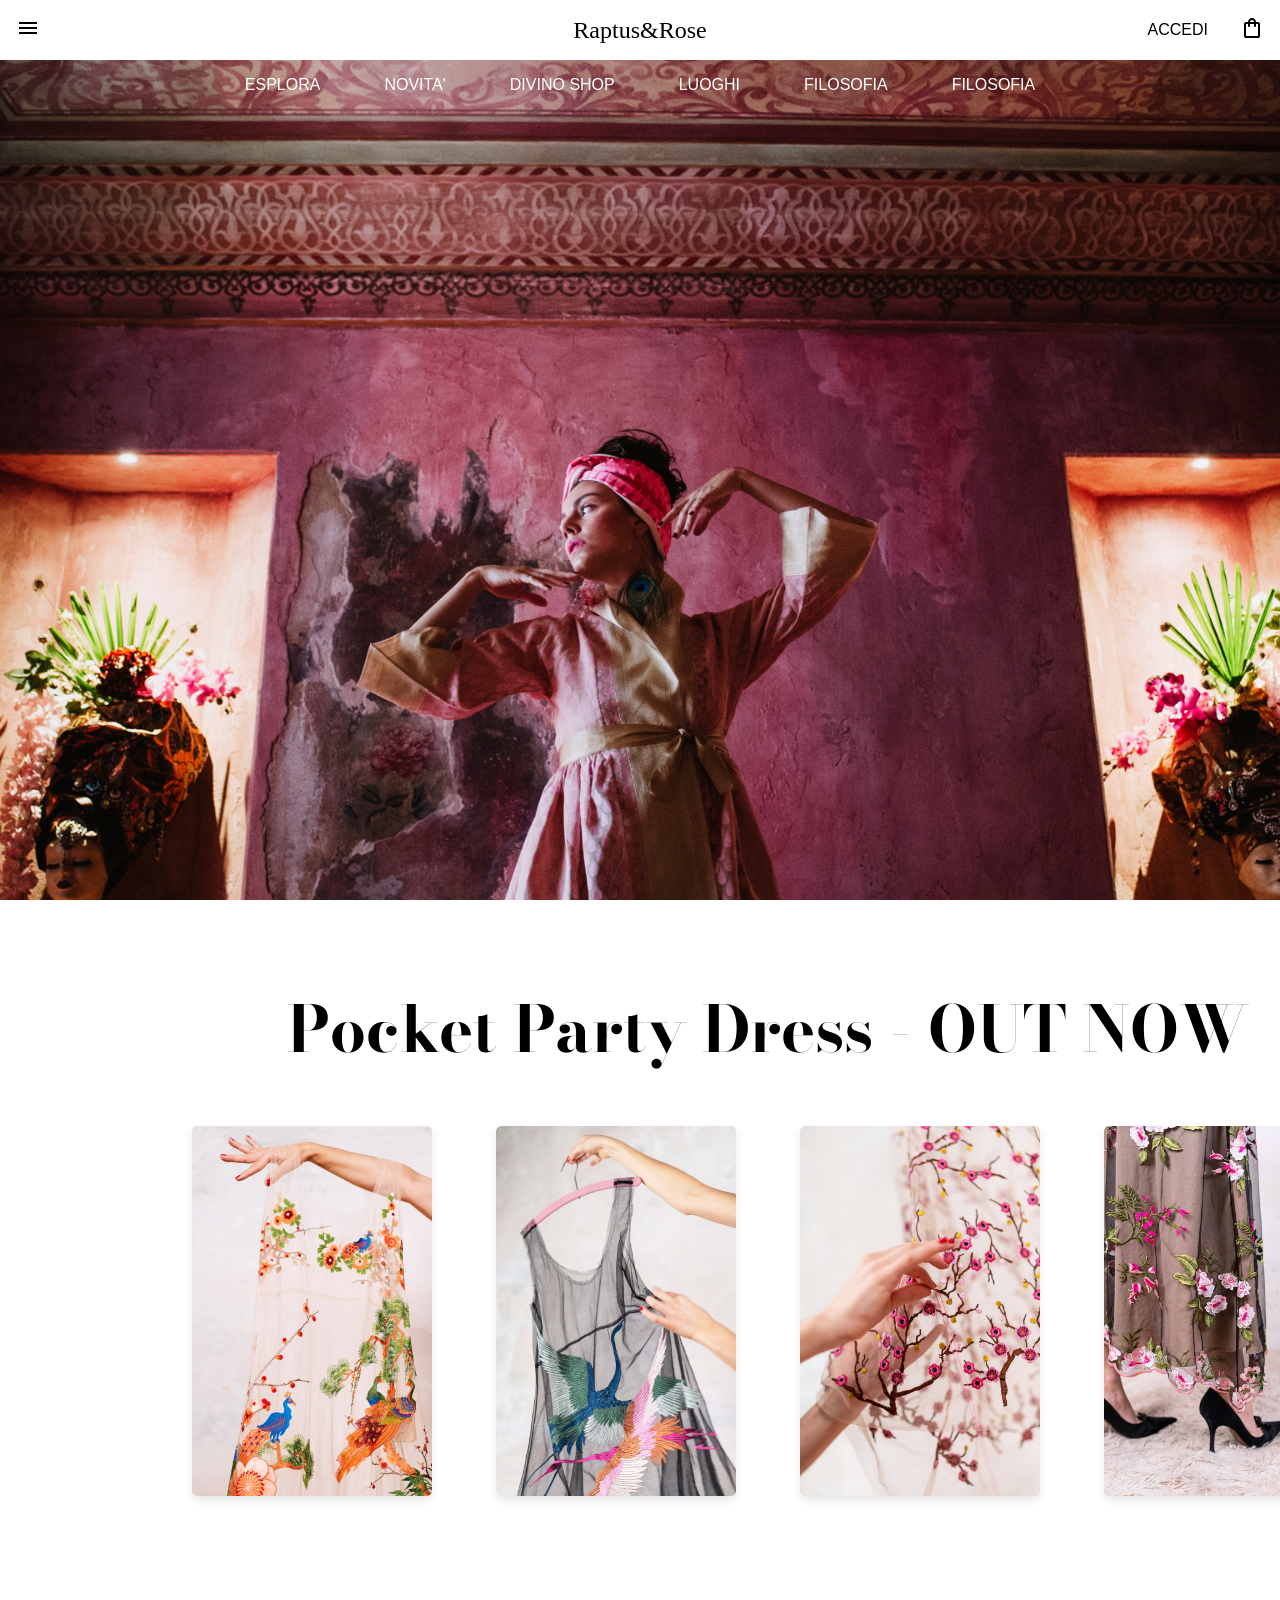
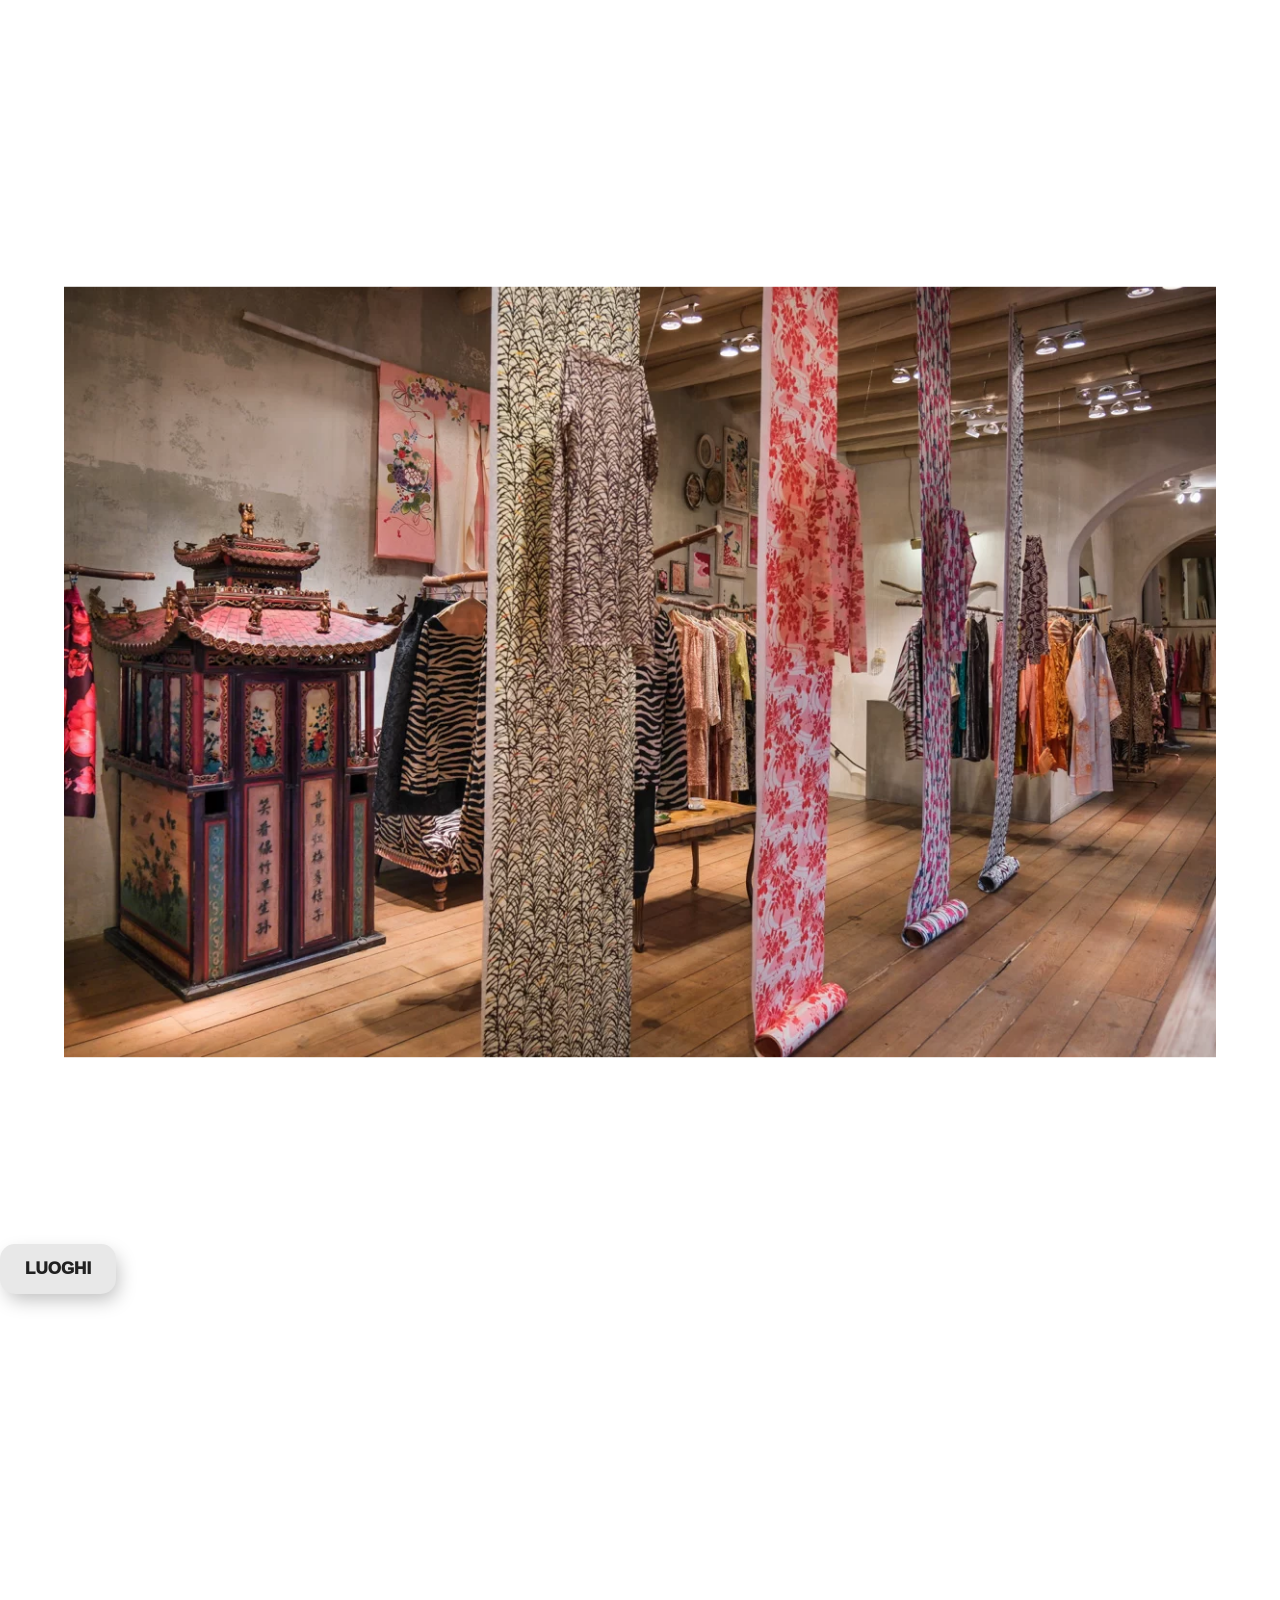
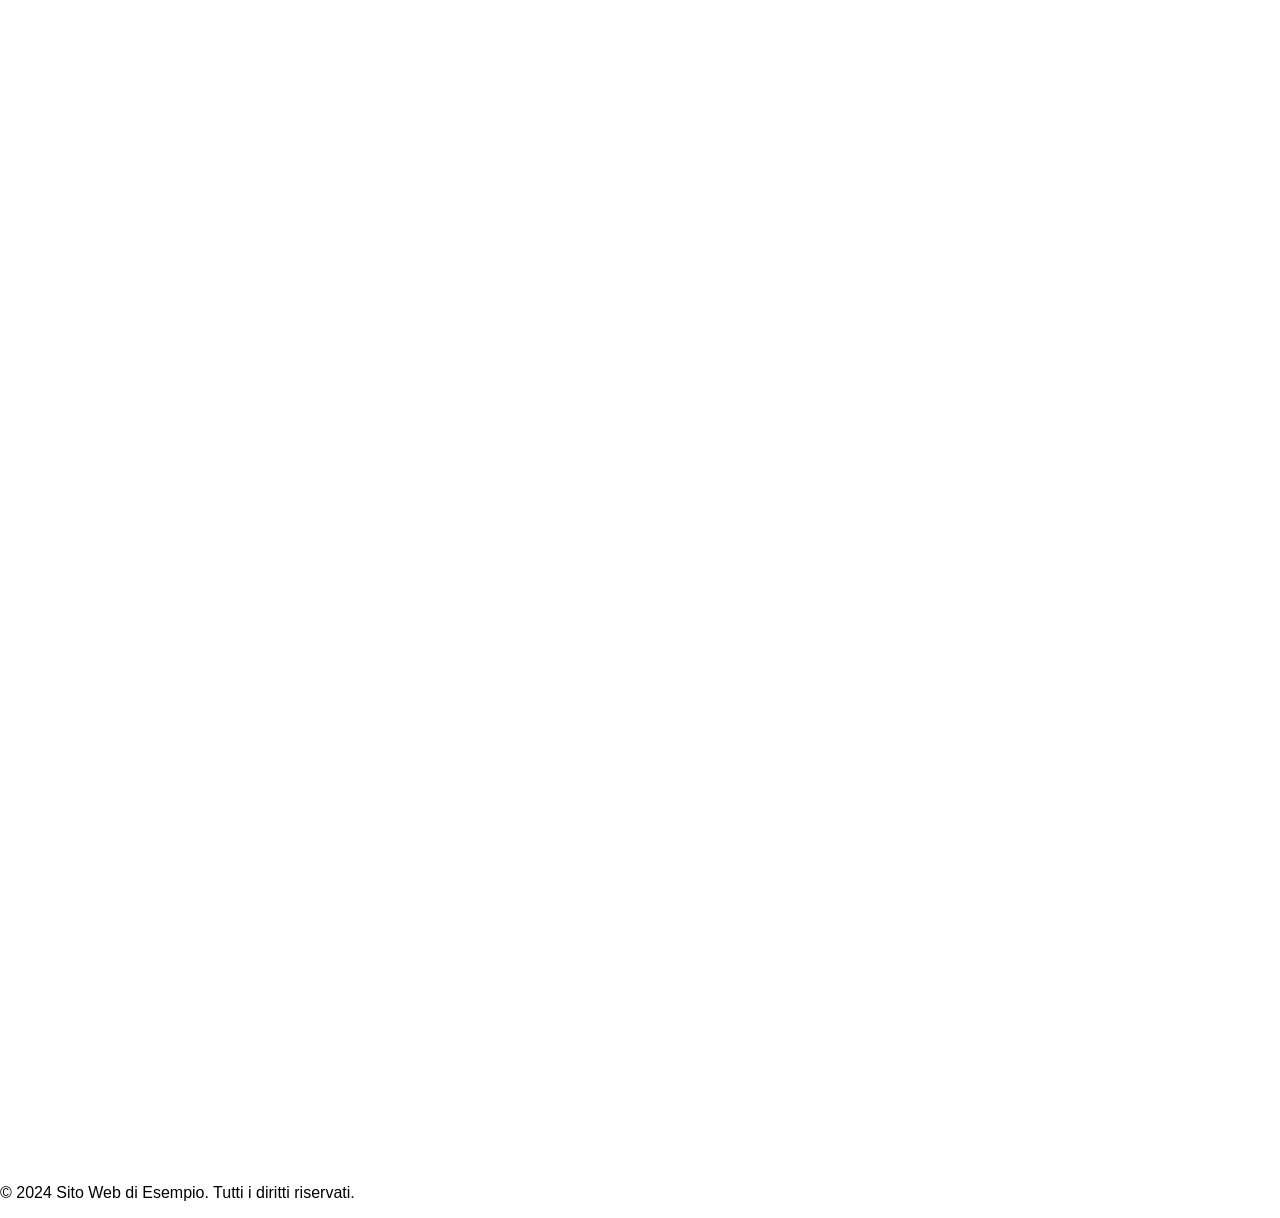
==== index.html @ 3b69c420 "updated luoghi animation" ====
<!DOCTYPE html>
<html lang="it">
<head>
    <meta charset="UTF-8">
    <meta name="viewport" content="width=device-width, initial-scale=1.0">
    <title>Sito Web di Esempio</title>
    <link href="https://fonts.googleapis.com/css2?family=Bodoni+Moda:wght@400;700&display=swap" rel="stylesheet">
    <link rel="stylesheet" href="styles.css">
    <script defer src="app.js"></script>
</head>
<body>

<!-- HEADER AND MENUS -->
    <header>
        <div class="banner" id="banner">
            <div class="banner__content">
                <div class="banner__text">
                    10% di sconto se ti iscrivi alla newsletter 
                </div>
                <!-- 
                <div class="banner__close" id="banner-close">
                    <svg xmlns="http://www.w3.org/2000/svg" height="24px" viewBox="0 -960 960 960" width="24px" fill="#e8eaed">
                        <path d="m256-200-56-56 224-224-224-224 56-56 224 224 224-224 56 56-224 224 224 224-56 56-224-224-224 224Z"/>
                    </svg>
                </div>
                -->
                <div class="banner__subscribe">
                    <button class="subscribe">
                        <span class="shadow"></span>
                        <span class="edge"></span>
                        <span class="front text"> ISCRIVITI
                        </span>
                    </button>
                </div>
            </div>
        </div>

        <div class="title" id="title">
            <div class="title__content">
                <div class="items-left">
                    <div class="menu-toggle" id="menu-toggle">
                        <svg xmlns="http://www.w3.org/2000/svg" height="24px" viewBox="0 -960 960 960" width="24px">
                            <path d="M120-240v-80h720v80H120Zm0-200v-80h720v80H120Zm0-200v-80h720v80H120Z"/>
                        </svg>
                    </div>
                </div>
                <div class="site-title" id="site-title">Raptus&Rose</div>
                <div class="items-right">
                    <div class="accedi">ACCEDI</div>
                    <div class="shopping-cart">
                        <svg xmlns="http://www.w3.org/2000/svg" height="24px" viewBox="0 -960 960 960" width="24px">
                            <path d="M240-80q-33 0-56.5-23.5T160-160v-480q0-33 23.5-56.5T240-720h80q0-66 47-113t113-47q66 0 113 47t47 113h80q33 0 56.5 23.5T800-640v480q0 33-23.5 56.5T720-80H240Zm0-80h480v-480h-80v80q0 17-11.5 28.5T600-520q-17 0-28.5-11.5T560-560v-80H400v80q0 17-11.5 28.5T360-520q-17 0-28.5-11.5T320-560v-80h-80v480Zm160-560h160q0-33-23.5-56.5T480-800q-33 0-56.5 23.5T400-720ZM240-160v-480 480Z"/>
                        </svg>
                    </div>
                </div>
            </div>
        </div>
        
        <!-- Menu desktop -->
        <nav class="desktop-menu" id="desktop-menu">
            <ul>
                <li id="main-toggle"><a href="#">ESPLORA</a></li>
                <li><a href="#">NOVITA'</a></li>
                <li><a href="#">DIVINO SHOP</a></li>
                <li><a href="#">LUOGHI</a></li>
                <li><a href="#">FILOSOFIA</a></li>
                <li><a href="#">FILOSOFIA</a></li>
            </ul>
        </nav>

        <div class="menu-shadow" id="menu-shadow"></div>

        <!-- Menu Principale -->
        <nav id="main-menu" class="main-menu">
            <div class="back-arrow" id="main-menu-close">
                <svg xmlns="http://www.w3.org/2000/svg" height="24px" viewBox="0 -960 960 960" width="24px" >
                    <path d="m313-440 224 224-57 56-320-320 320-320 57 56-224 224h487v80H313Z"/>
                </svg>
            </div>
            <ul>
                <li><a id="novità" href="#">NOVITA'</a></li>
                <li><a href="#">RAPTUS STREET</a></li>
                <li><a href="#">PERFECTO DRESS</a></li>
                <li><a id="essential" href="#">ESSENTIAL</a></li>
                <li><a href="#">EDIZIONI LIMITATE</a></li>
                <li><a href="#">POCKET PARTY DRESS</a></li>
                <li><a href="#">MICRO RAPTUS</a></li>
                <li><a href="#">LA RESIDENZA MILANESE</a></li>
                <li><a href="#">RAPTUS DAYS</a></li>
                <li><a href="#">BUONI REGALO</a></li>
            </ul>
        </nav>

        <!-- Menu Essential -->
        <nav id="essential-menu" class="menu-essential">
            <div class="back-arrow" id="essential-close">
                <svg xmlns="http://www.w3.org/2000/svg" height="24px" viewBox="0 -960 960 960" width="24px">
                    <path d="m313-440 224 224-57 56-320-320 320-320 57 56-224 224h487v80H313Z"/>
                </svg>
            </div>
            <ul>
                <li><a href="#">CIPRIA</a></li>
                <li><a href="#">TABACCO</a></li>
                <li><a href="#">INDIAN PINK</a></li>
                <li><a href="#">CHOCOMELANZANA</a></li>
                <li><a href="#">BLU MAJORELLE</a></li>
                <li><a href="#">NERO</a></li>
            </ul>
        </nav>
    </header>

    <!-- MAIN/HERO SECTION -->
    <main>
        <div class="hero" id="hero">
            <div class="hero__content">
            </div>
        </div>
    </main>

    <!-- PRODUCT SECTION -->

    <div class="product-home">
        <div class="product-content">

            <div class="product-main-title title-font-format-black">Pocket Party Dress - OUT NOW</div>

            <div class="product-main">
                <div class="product-grid">
                    <div class="product-card">
                        <div class="image-container">
                            <img src="images/ppd/pavonia_cover.jpg" alt="Product Image" class="main-image">
                            <img src="images/ppd/pavonia_1.jpg" alt="Product Image Hover" class="hover-image">
                        </div>
                        <div class="details">
                            <div class="product-title">Pocket Party Dress - Pavonia</div>
                            <div class="size-buttons">
                                <button class="size-btn" data-size="xs">XS</button>
                                <button class="size-btn" data-size="s">S</button>
                                <button class="size-btn" data-size="m">M</button>
                                <button class="size-btn" data-size="l">L</button>
                                <button class="size-btn" data-size="xl">XL</button>
                            </div>
                            <button class="add-to-cart">Quick Buy</button>
                        </div>
                    </div>
                    
                    <div class="product-card">
                        <div class="image-container">
                            <img src="images/ppd/sagi_mai_cover.jpg" alt="Product Image" class="main-image">
                            <img src="images/ppd/sagi_mai_1.jpg" alt="Product Image Hover" class="hover-image">
                        </div>
                        <div class="details">
                            <div class="product-title">Pocket Party Dress - Sagi Mai</div>
                            <div class="size-buttons">
                                <button class="size-btn" data-size="xs">XS</button>
                                <button class="size-btn" data-size="s">S</button>
                                <button class="size-btn" data-size="m">M</button>
                                <button class="size-btn" data-size="l">L</button>
                                <button class="size-btn" data-size="xl">XL</button>
                            </div>
                            <button class="add-to-cart">Quick Buy</button>
                        </div>
                    </div>
                            
                    <div class="product-card">
                        <div class="image-container">
                            <img src="images/ppd/sakura_cover.jpg" alt="Product Image" class="main-image">
                            <img src="images/ppd/sakura_1.jpg" alt="Product Image Hover" class="hover-image">
                        </div>
                        <div class="details">
                            <div class="product-title">Pocket Party Dress - Sakura</div>
                            <div class="size-buttons">
                                <button class="size-btn" data-size="xs">XS</button>
                                <button class="size-btn" data-size="s">S</button>
                                <button class="size-btn" data-size="m">M</button>
                                <button class="size-btn" data-size="l">L</button>
                                <button class="size-btn" data-size="xl">XL</button>
                            </div>
                            <button class="add-to-cart">Quick Buy</button>
                        </div>
                    </div> 
                            
                    <div class="product-card">
                        <div class="image-container">
                            <img src="images/ppd/virginia_cover.jpg" alt="Product Image" class="main-image">
                            <img src="images/ppd/virginia_1.jpg" alt="Product Image Hover" class="hover-image">
                        </div>
                        <div class="details">
                            <div class="product-title">Pocket Party Dress - Virginia</div>
                            <div class="size-buttons">
                                <button class="size-btn" data-size="xs">XS</button>
                                <button class="size-btn" data-size="s">S</button>
                                <button class="size-btn" data-size="m">M</button>
                                <button class="size-btn" data-size="l">L</button>
                                <button class="size-btn" data-size="xl">XL</button>
                            </div>
                            <button class="add-to-cart">Quick Buy</button>
                        </div>
                    </div>
                            
                    </div>
                </div>
            </div>
        </div>
    </div>

    <!-- LUOGHI -->

    <div class="luoghi">
        <div class="luoghi-content">
            <div class="luoghi-image-container">
                <div class="luoghi-image"></div>
            </div>
            <div class="luoghi-text">
                <div class="luoghi-title title-font-format-white">I luoghi RAPTUS</div>
                <div class="luoghi-desc standard-font-format-white">Scopri dove puoi incontrare il Raptus Team ed acquistare i sotri capi</div>
                <div class="luoghi-button-container">
                    <button class="button-1">LUOGHI</button>
                </div>
            </div>
        </div>
    </div>

    <div class="placeholder"></div>

    <!-- PREFECTO -->
     
    <div class="perfecto"></div>
    
    <footer>
        <p>&copy; 2024 Sito Web di Esempio. Tutti i diritti riservati.</p>
    </footer>

    <script src="scripts.js"></script>
</body>
</html>
---- styles.css ----
:root {
    --site_color_01: #f7e1ed;
    --site_color_02: #ecbecf;
    --site_color_03: #c6a693;

    --standard_font: Arial, sans-serif;

    scrollbar-color: var(--site_color_02) var(--site_color_01);
}

html {
    scroll-behavior: smooth;
}

/* FORMATTING */
.standard-font-format-black {
    font: var(--standard_font);
    font-size: 1rem;
    font-weight: bold;
    color: black;
}

.standard-font-format-white {
    font: var(--standard_font);
    font-size: 1rem;
    font-weight: bold;
    color: white;
}

.title-font-format-black {
    font: var(--standard_font);
    font-size: 4rem;
    font-weight: bold;
    color: black;
}

.title-font-format-white {
    font: var(--standard_font);
    font-size: 4rem;
    font-weight: bold;
    color: white;
}

body {
    font-family: Arial, sans-serif;
    margin: 0;
    padding: 0;
    box-sizing: border-box;
}

/* BUTTON STILES */

.button-1 {
    padding: 15px 25px;
    border: unset;
    border-radius: 15px;
    color: #212121;
    z-index: 1;
    background: #e8e8e8;
    position: relative;
    font-weight: 1000;
    font-size: 17px;
    -webkit-box-shadow: 4px 8px 19px -3px rgba(0,0,0,0.27);
    box-shadow: 4px 8px 19px -3px rgba(0,0,0,0.27);
    transition: all 250ms;
    overflow: hidden;
}
   
.button-1::before {
    content: "";
    position: absolute;
    top: 0;
    left: 0;
    height: 100%;
    width: 0;
    border-radius: 15px;
    background-color: #212121;
    z-index: -1;
    -webkit-box-shadow: 4px 8px 19px -3px rgba(0,0,0,0.27);
    box-shadow: 4px 8px 19px -3px rgba(0,0,0,0.27);
    transition: all 250ms
}
   
.button-1:hover {
    color: #e8e8e8;
}
   
.button-1:hover::before {
    width: 100%;
}

/* HEADER */

header {
    width: 100%;
    background-color: transparent;
    color: white;
    text-align: center;
    position: fixed;
    top: 0;
    z-index: 3;
}

/*BANNER*/

.banner {
    display: none;
    background: #a26970;
}

.banner__content {
    padding: 1rem;
    max-width: 1000px;
    margin: 0 auto;
    display: inline-flex;
    align-items: center;
}

.banner__text {
    /*flex-grow: 1;*/
    padding: 1rem;
    font-size: small;
}

.shadow {
    position: absolute;
    top: 0;
    left: 0;
    width: 100%;
    height: 100%;
    border-radius: 12px;
    background: hsl(0deg 0% 0% / 0.25);
    will-change: transform;
    transform: translateY(2px);
    transition: transform
       600ms
       cubic-bezier(.3, .7, .4, 1);
}
   
.edge {
    position: absolute;
    top: 0;
    left: 0;
    width: 100%;
    height: 100%;
    border-radius: 12px;
    background: linear-gradient(
       to left,
       hsl(340deg 100% 16%) 0%,
       hsl(340deg 100% 32%) 8%,
       hsl(340deg 100% 32%) 92%,
       hsl(340deg 100% 16%) 100%
     );
}
   
.front {
    display: block;
    position: relative;
    padding: 12px 27px;
    border-radius: 12px;
    font-size: 1.1rem;
    color: white;
    background: hsl(345deg 100% 47%);
    will-change: transform;
    transform: translateY(-4px);
    transition: transform
       600ms
       cubic-bezier(.3, .7, .4, 1);
}
   
.subscribe {
    position: relative;
    border: none;
    background: transparent;
    padding: 0;
    cursor: pointer;
    outline-offset: 4px;
    transition: filter 250ms;
    user-select: none;
    touch-action: manipulation;
}

.subscribe:hover {
    filter: brightness(110%);
}
   
.subscribe:hover .front {
    transform: translateY(-6px);
    transition: transform
       250ms
       cubic-bezier(.3, .7, .4, 1.5);
}
   
.subscribe:active .front {
    transform: translateY(-2px);
    transition: transform 34ms;
}
   
.subscribe:hover .shadow {
    transform: translateY(4px);
    transition: transform
       250ms
       cubic-bezier(.3, .7, .4, 1.5);
}
   
.subscribe:active .shadow {
    transform: translateY(1px);
    transition: transform 34ms;
}
   
.subscribe:focus:not(:focus-visible) {
    outline: none;
}

/*
.banner__close {
    background: none;
    border: none;
    cursor: pointer;
}
*/

.glass {
    background: linear-gradient(135deg, rgba(255,255,255,0.1), rgba(255,255,255,0));
    backdrop-filter: blur(10px);
    -webkit-backdrop-filter: blur(10px);
    border-bottom: 1px solid rgba(255,255,255,0.1);
    box-shadow: 0 8px 32px 0 rgba(0, 0, 0, 0.37);
}

.background-shadow {
    background: linear-gradient(135deg, rgba(117, 117, 117, 0.1), rgba(117, 117, 117, 0));
    backdrop-filter: blur(10px);
    -webkit-backdrop-filter: blur(10px);
    /*border-bottom: 1px solid rgba(255,255,255,0.1);*/
}

.glass-no-shadow {
    background: linear-gradient(135deg, rgba(255,255,255,0.1), rgba(255,255,255,0));
    backdrop-filter: blur(10px);
    -webkit-backdrop-filter: blur(10px);
}

/*TITLE*/

.title {
    background: white;
    position: relative;
    padding: 1rem;
    z-index: 2;
    transition: all 0.3s ease-in-out;
}

.title-shrink {
    background: var(--site_color_01);
    padding: 0.5rem;
}

.title__content {
    margin: 0 auto;
    display: flex;
    align-items: center;
    justify-content: space-between;
}

.site-title {
    flex: 2;
    position: relative;
    font-family: 'LibreBodoni-Regular', serif;
    color: black;
    font-size: 1.5rem;
    margin: 0;
}

.site-title-shrink {
    color: black;
}

.items-left {
    flex: 1;
    display: flex;
    align-items: center;
    justify-content: left;
}

.items-right {
    flex: 1;
    display: flex;
    align-items: center;
    justify-content: right;
}

.accedi {
    color: black;
    padding-right: 2rem;
    cursor: pointer;
}

.accedi:hover {
    font-weight: bold;
}

/*NAV GENERAL*/

header nav ul {
    list-style: none;
    padding: 0;
    margin: 0;
}

header nav ul li {
    margin: 0 1rem;
}

header nav ul li a {
    color: black;
    text-decoration: none;
}

.memu-toggle {
    fill: black;
    background: none;
    border: none;
    cursor: pointer;
    transition: opacity 0.3s ease-in-out;
}

.back-arrow {
    display: flex;
    align-items: center;
    margin-bottom: 1rem;
    cursor: pointer;
    justify-content: flex-start; /* Aligns content to the left */
}

.back-arrow svg {
    margin-left: 1rem;
}

/* MENU SHADOW */

.menu-shadow {
    pointer-events: none; 
    position: fixed;
    top: 0;
    left: 0;
    width: 100%;
    height: 100%;
    z-index: 0;
    opacity: 0;
    background: black;
    transition: opacity 0.3s ease-in-out;
}

.menu-shadow.active {
    pointer-events: visible;
    z-index: 3;
    opacity: 0.3;
}

/* MAIN MENU */

.main-menu {
    padding: 2rem;
    position: fixed;
    top: 0;
    left: -100%;
    height: 100%;
    width: 100%;
    max-width: 18rem;
    background-color: white;
    z-index: 4;
    transition: left 0.3s ease-in-out;
    box-shadow: 0 0px 8px 0 rgba(0, 0, 0, 0.37) ;
}

.main-menu ul {
    list-style: none;
    padding: 0;
    margin: 0;
}

.main-menu ul li {
    margin: 0;
}

.main-menu ul li a {
    padding: 1rem;
    text-decoration: none;
    color: black;
    display: flex;
    align-items: center;
    transition: all 0.3s ease;
}

.main-menu ul li a:hover {
    font-weight: bold;
    transform: translateX(10px);
}

.main-menu.active {
    left: 0;
}

/* ESSENTIAL MENU */

.menu-essential {
    padding: 2rem;
    position: fixed;
    top: 0;
    left: -100%;
    height: 100%;
    width: 100%;
    max-width: 18rem;
    background-color: white;
    z-index: 3;
    transition: left 0.3s ease-in-out;
    box-shadow: 0 0px 8px 0 rgba(0, 0, 0, 0.37);
}

.menu-essential ul {
    list-style: none;
    padding: 0;
    margin: 0;
}

.menu-essential ul li {
    margin: 0;
}

.menu-essential ul li a {
    padding: 1rem;
    text-decoration: none;
    color: black;
    display: flex;
    align-items: center;
    transition: all 0.3s ease;
}

.menu-essential ul li a:hover {
    font-weight: bold;
    transform: translateX(10px);
}

.menu-follow-main {
    left: 0;
}

.menu-essential.active {
    left: 22rem;
}

/* DESKTOP MENU */

.desktop-menu {
    background: transparent;
    width: 100%;
    position: relative;
    top: 100%;
    display: flex;
    justify-content: center;
    z-index: 1;
    transition: transform 0.3s ease-in-out;
}

.desktop-menu:hover {
    background: linear-gradient(135deg, rgba(255,255,255,0.1), rgba(255,255,255,0));
    backdrop-filter: blur(10px);
    -webkit-backdrop-filter: blur(10px);
    /*border-bottom: 1px solid rgba(255,255,255,0.1);*/
    box-shadow: 0 8px 32px 0 rgba(0, 0, 0, 0.37);
}

.desktop-menu-shrink {
    transform: translateY(-100%);
}

.desktop-menu ul {
    list-style-type: none; /* Removes default list styling */
    padding: 0;
    margin: 0;
    display: flex;
}

.desktop-menu ul li {
    margin: 0 1rem;
}

.desktop-menu ul li a {
    font-size: 1rem;
    text-decoration: none; /* Removes underline from links */
    color: white;
    border-radius: 1rem;
    padding: 1rem;
    display: block;
}

.desktop-menu ul li a:hover {
    color: var(--site_color_02);
}

/* HERO SECTION */

.hero {
    display: flex;
    align-items: center;
    justify-content: center;
    height: 100vh;
    background-image: url('images/video0004_1.jpg');
    background-size: cover;
    background-position: center;
    background-repeat: no-repeat;
    position: relative;
}

.hero__content {
    position: relative;
}

/* MEDIA REGULATION FOR MENUS */

@media (min-width: 768px) {
    .menu-toggle {
        opacity: 0;
    }
    .menu-toggle-shrink {
        opacity: 1;
        display: block;
    }
    .desktop-menu {
        display: block;
    }
    .desktop-menu ul {
        display: flex;
        flex-direction: row;
        justify-content: center;
    }
    .desktop-menu ul li {
        display: inline-block;
        margin: 0 1rem;
    }
}

@media (max-width: 767px) {
    .desktop-menu {
        display: none;
    }

    .accedi {
        display: none;
    }
}

/* PRODUCT HOME */

.product-home {
    position: relative;
    height: 100vh;
    width: 100vw;
    max-width: 100%;
}

.product-content {
    display: block;
    position: relative;
    height: 100%;
    width: 100%;
    overflow: clip;
}

.product-main-title {
    position: relative;
    left: 10%;
    font-family: 'Bodoni Moda', serif;
    text-align: center;
    opacity: 0;
    margin: 0;
    padding: 1rem;
    padding-top: 5rem;
    animation: product-main-title linear forwards;
    animation-timeline: view();
    animation-range-start: entry 30%;
    animation-range-end: 50%;
}

@keyframes product-main-title {
    to { left: 0; opacity: 1;}
}

.product-main {
    display: flex;
    position: relative;
    justify-content: center;
}

/* PRODUCT GRID */

.product-grid {
    display: grid;
    position: relative;
    left: 10%;
    gap: 4rem;
    width: 100%;
    padding: 2rem 4rem;
    padding-bottom: 30vh;
    opacity: 0;
    animation: product-grid ease-in-out forwards; 
    animation-timeline: view();
    animation-range-start: entry 20%;
    animation-range-end: 40%;
}

@keyframes product-grid {
    to { left: 0;  opacity: 1; gap: 2rem;}
}

@media (min-width: 767px) {
    .product-grid {
        grid-template-columns: repeat(4, 1fr);
    }
}

@media (max-width: 768px) {
    .product-main {
        padding: 1rem 1rem
    }

    .product-grid {
        grid-template-columns: repeat(2, 1fr);
    }
}

.product-card {
    width: 100%;
    background-color: white;
    border-radius:5px;
    box-shadow: 0 4px 8px rgba(0, 0, 0, 0.1);
    transition: transform 0.3s ease, height 0.3s ease;
    z-index: 1;
    position: relative;
    overflow: hidden;
    cursor: pointer;
}

.product-card:hover {
    transform: translateY(-10px) scale(1.05);
    height: auto;
    overflow: visible;
}

.image-container {
    width: 100%;
    padding-top: 154%;
    border-top-left-radius: 5px;
    border-top-right-radius: 5px;
    z-index: 2;
    position: relative;
    overflow: hidden;
    box-shadow: 0 4px 8px rgba(0, 0, 0, 0.1);
}

.image-container img {
    width: 100%;
    height: 100%;
    object-fit: cover;
    position: absolute;
    top: 0;
    left: 0;
    transition: opacity 0.3s ease;
}

.product-title {
    max-width: 100%;
    opacity: 0;
    position: relative;
    bottom: 0;
    z-index: 4;
    transition: opacity 0.3s ease;
}

.hover-image {
    opacity: 0;
}

.product-card:hover .hover-image {
    opacity: 1;
}

.product-card:hover .product-title{
    opacity: 1;
}

.product-card:hover .main-image {
    opacity: 0;
}

.details {
    position: absolute;
    bottom: 0;
    width: 100%;
    border-bottom-left-radius: 5px;
    border-bottom-right-radius: 5px;
    padding: 1rem;
    background-color: white;
    box-shadow: 0 4px 8px rgba(0, 0, 0, 0.1);
    opacity: 0;
    display: flex;
    flex-direction: column;
    align-items: center;
    box-sizing: border-box;
    gap: 10px;
    transition: transform 0.3s ease, opacity 0.3s ease;
    overflow: hidden;
}

.product-card:hover .details {
    transform: translateY(100%);
    opacity: 1;
}

.size-buttons {
    display: flex;
    gap: 5px;
}

.size-btn {
    padding: 5px 10px;
    border: 1px solid #ccc;
    border-radius: 5px;
    background-color: white;
    cursor: pointer;
    transition: background-color 0.3s, border-color 0.3s;
    font-size: 0.8em;
}

.size-btn:hover, .size-btn.active {
    background-color: var(--site_color_01);
    color: black;
    border-color: var(--site_color_01);
}

.add-to-cart {
    padding: 5px;
    background-color: var(--site_color_01);
    color: black;
    border: none;
    border-radius: 5px;
    cursor: pointer;
    transition: background-color 0.3s;
    font-size: 0.8em;
}

.add-to-cart:hover {
    background-color: var(--site_color_02);
}

/* LUOGHI */
.luoghi {
    position: relative;
}

.luoghi-content {
    position: relative;
}

.luoghi-image-container {
    display: block;
    position: relative;
    top: 2.75rem;
    height: calc(100vh - 2.75rem);
    width: 100%;
    animation: luoghi-image-container linear forwards;
    animation-timeline: view();
    animation-range-start: contain;
    animation-range-end: cover calc(100% - 5.5rem);
}

@keyframes luoghi-image-container {
    to { transform: translateY(calc(100% - 2.75rem)); }
}

.luoghi-image {
    position: relative;
    height: 100%;
    background-image: url('images/residenza.jpg');
    background-size: cover;
    background-position: center;
    background-repeat: no-repeat;
    animation: luoghi-image linear forwards;
    animation-timeline: view();
    animation-range-start: contain;
    animation-range-end: cover calc(70% - 5.5rem);
    transform: scale(0.9);
}

@keyframes luoghi-image {
    to { transform: scale(1); }
}

.luoghi-text {
    display: flexbox;
    position: relative;  
    height: calc(100vh - 2.75rem);

}

@keyframes test-text {

}

.luoghi-title {
    position: relative;
    left: -5%;
    padding: 0 5%;
    padding-top: 5%;
    padding-bottom: 1rem;
    opacity: 0;
    animation: fade-in-left ease-in-out forwards;
    animation-timeline: view();
}

.luoghi-desc {
    position: relative;
    left: -5%;
    padding: 0 5%;
    padding-bottom: 1rem;
    opacity: 0;
    animation: fade-in-left ease-in-out forwards;
    animation-timeline: view();
}

.luoghi-button-container {
    position: relative;
    left: -5%;
    padding: 0 5%;
    padding-bottom: 1rem;
    opacity: 0;
    animation: fade-in-left ease-in-out forwards;
    animation-timeline: view();
}

@keyframes fade-in-left {
    contain 10% { opacity: 0; left: -5%; }
    contain 40% { opacity: 1; left: 0; }
    exit 100% { opacity: 1; left: 0; }
}

.placeholder {
    position: relative;  
    height: calc(100vh - 2.75rem);
}
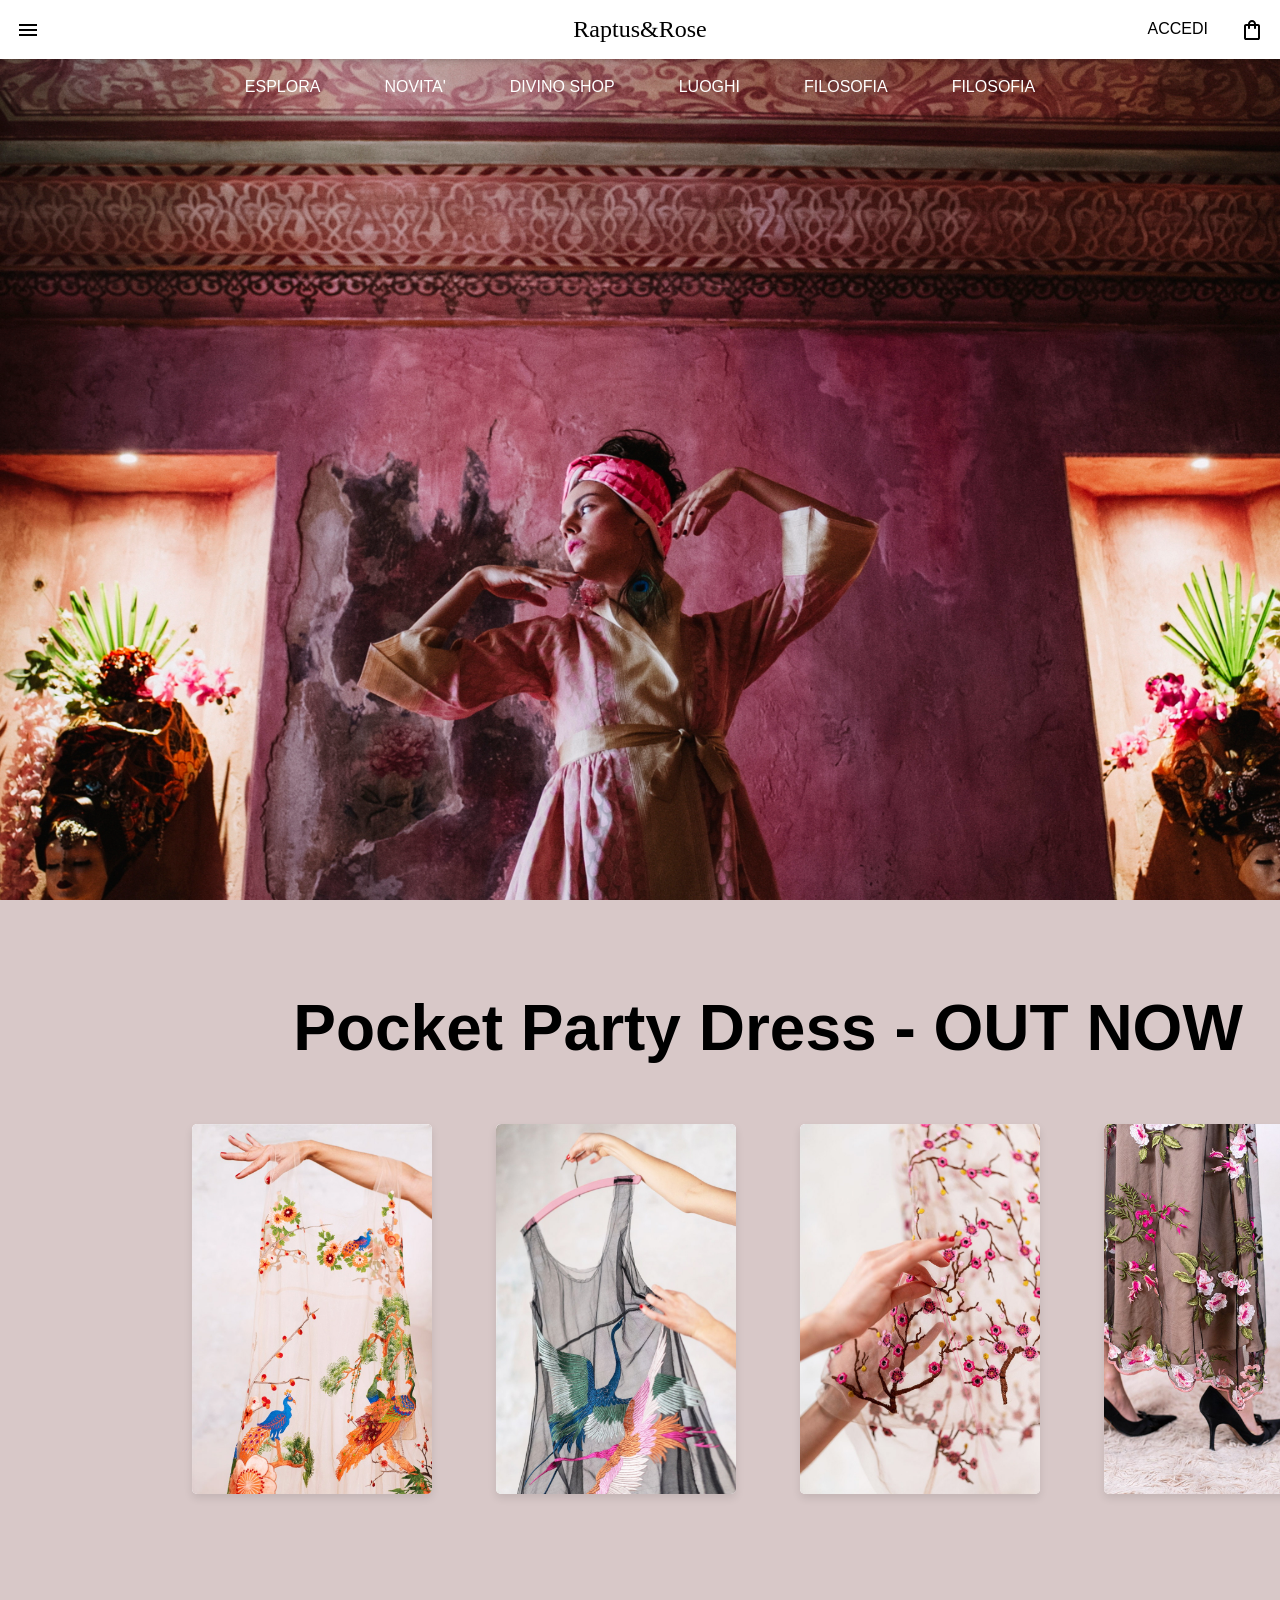
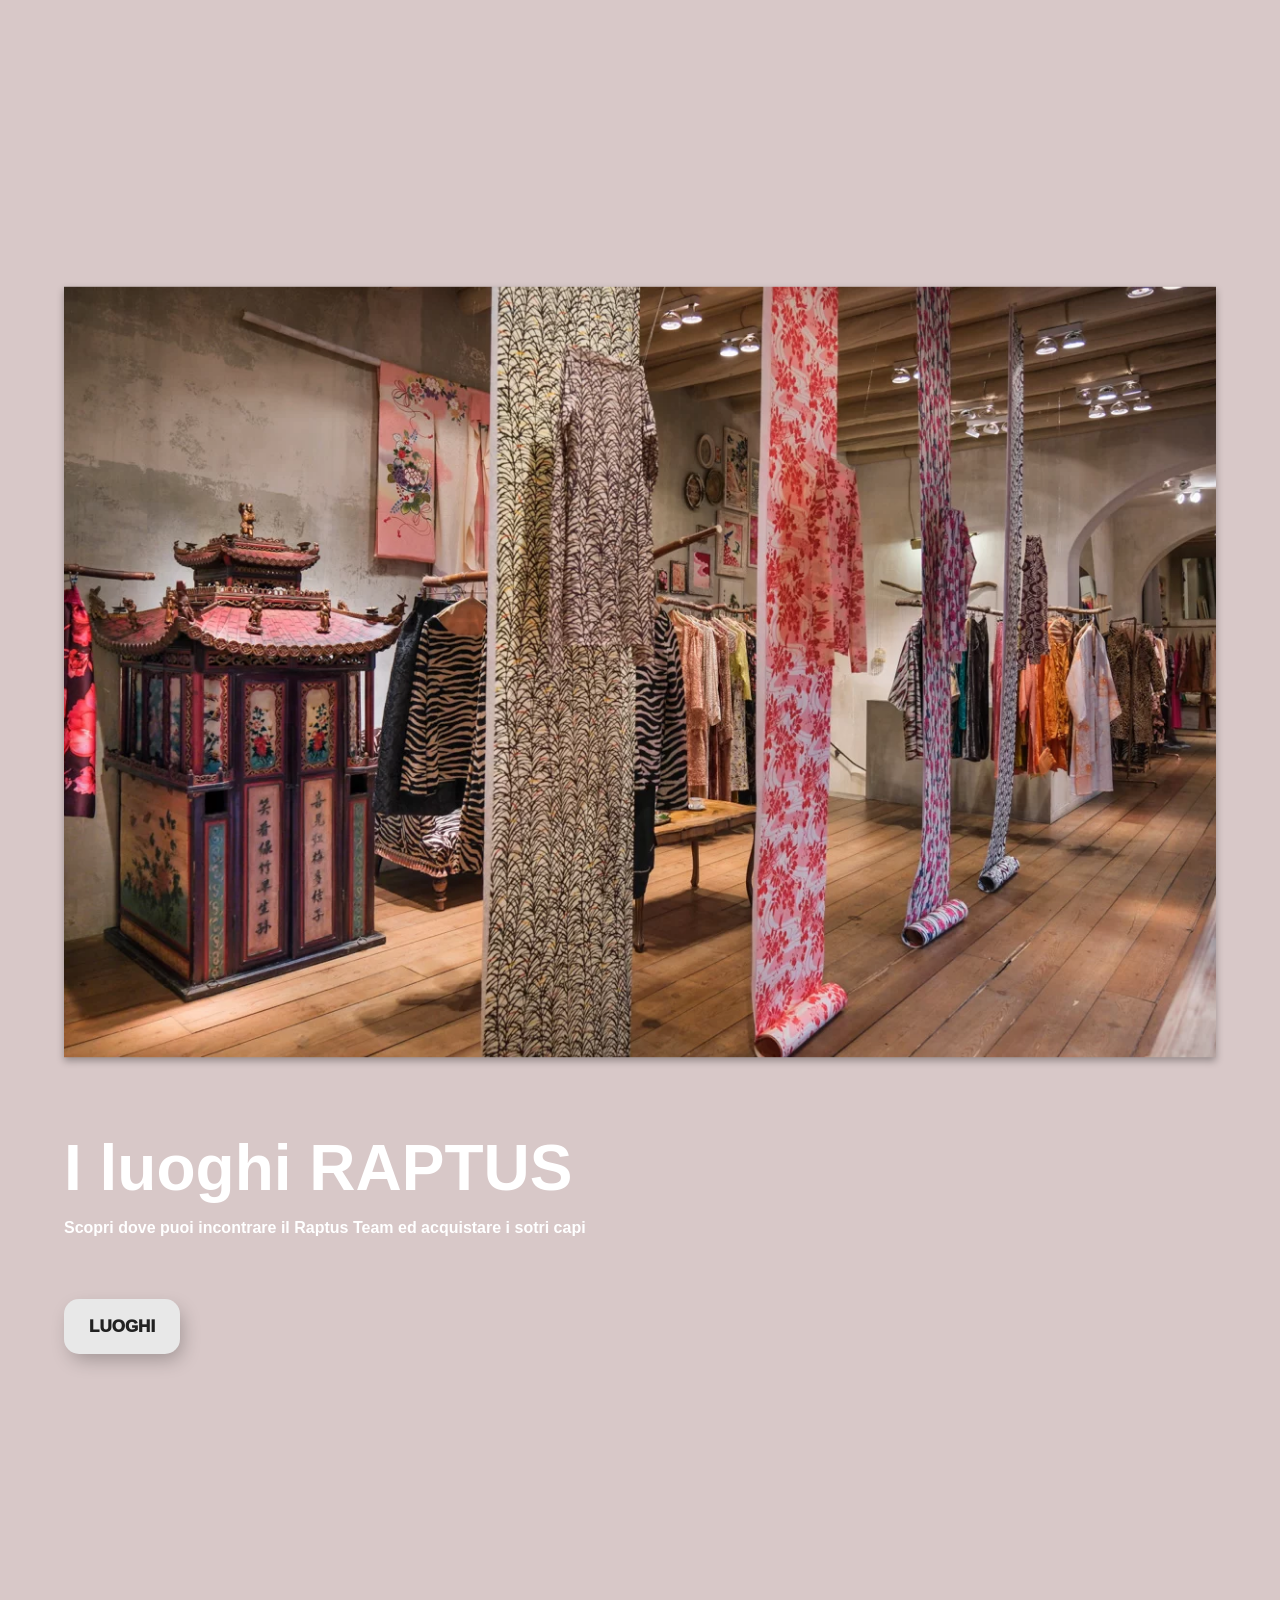
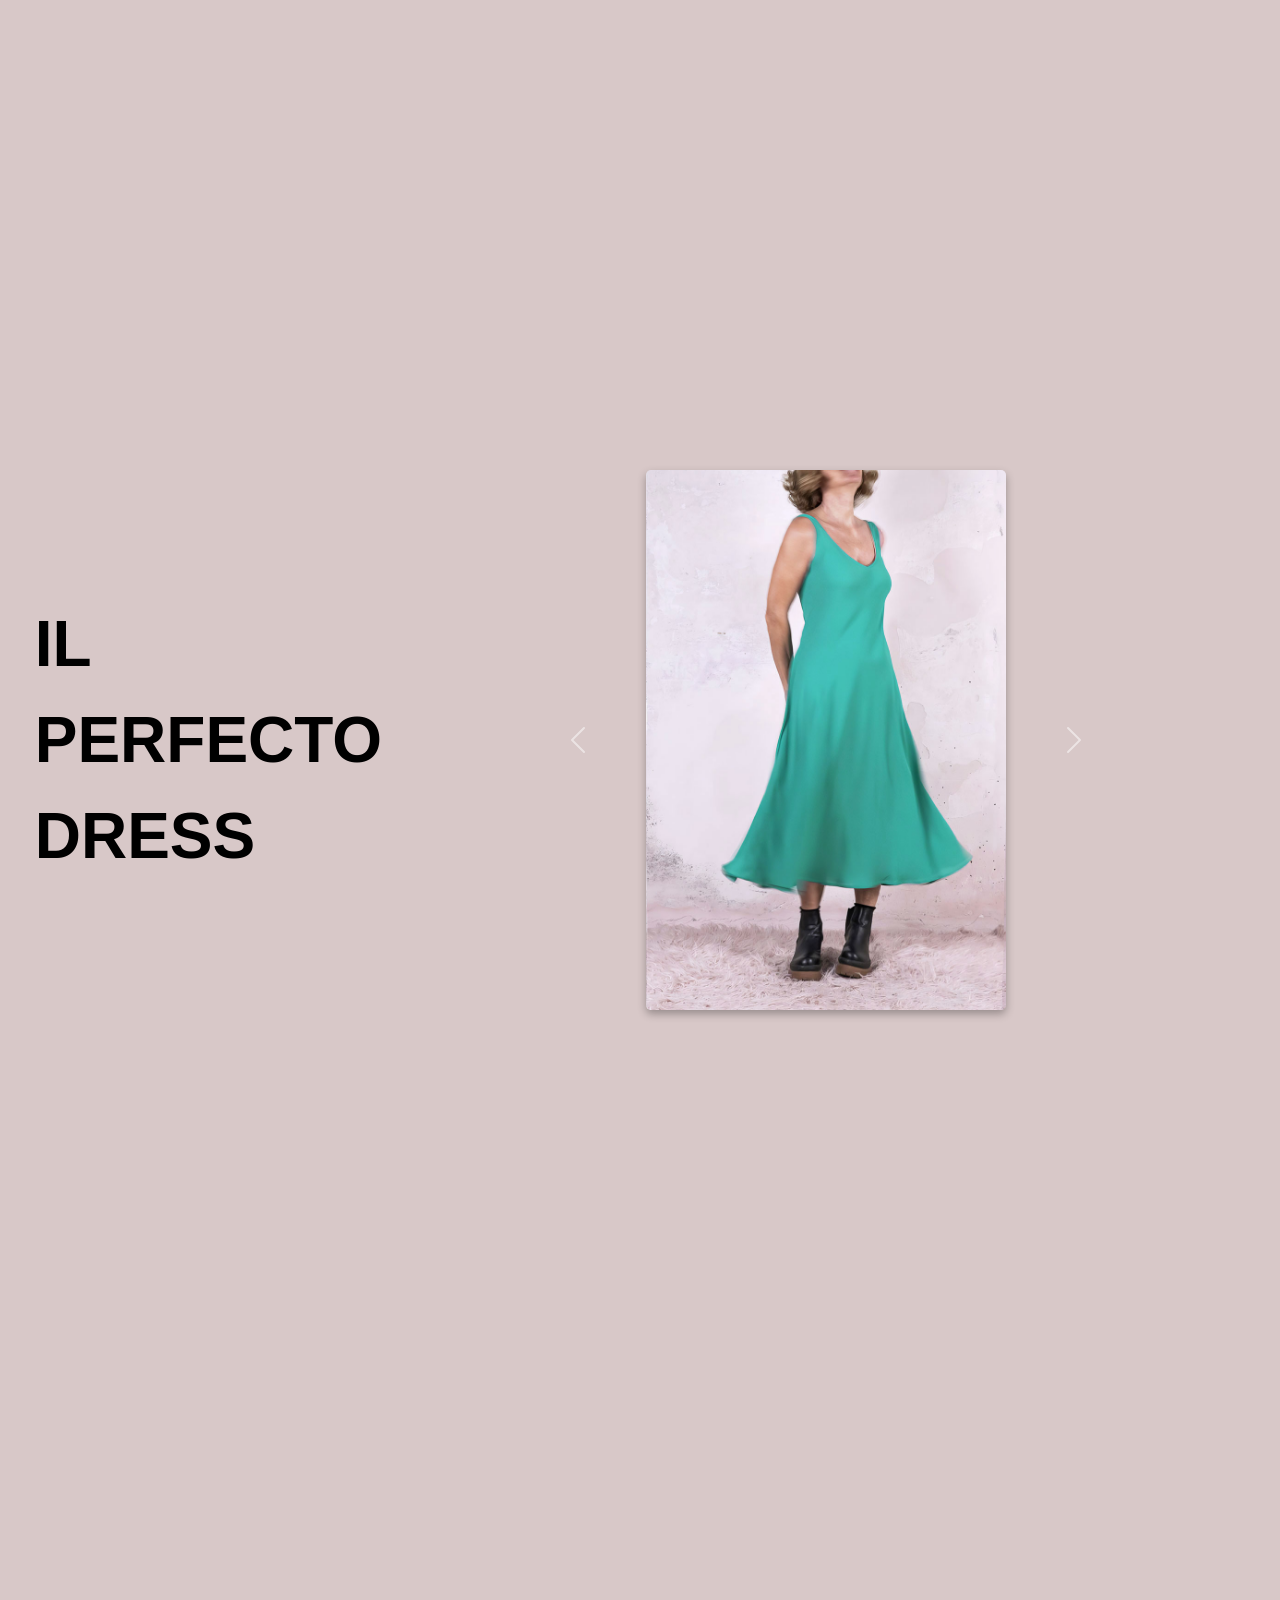
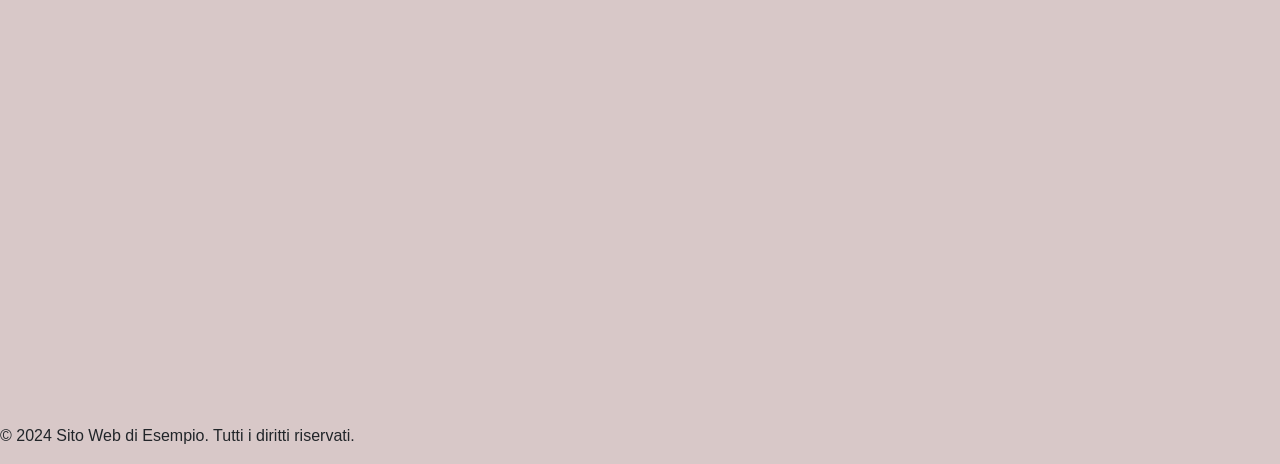
==== commit 68f06b5e: "test" ====
--- a/index.html
+++ b/index.html
@@ -3,10 +3,11 @@
 <head>
     <meta charset="UTF-8">
     <meta name="viewport" content="width=device-width, initial-scale=1.0">
-    <title>Sito Web di Esempio</title>
+    <title>R&R_test-website</title>
     <link href="https://fonts.googleapis.com/css2?family=Bodoni+Moda:wght@400;700&display=swap" rel="stylesheet">
+    <link href="https://cdn.jsdelivr.net/npm/bootstrap@5.3.3/dist/css/bootstrap.min.css" rel="stylesheet" integrity="sha384-QWTKZyjpPEjISv5WaRU9OFeRpok6YctnYmDr5pNlyT2bRjXh0JMhjY6hW+ALEwIH" crossorigin="anonymous">
     <link rel="stylesheet" href="styles.css">
-    <script defer src="app.js"></script>
+
 </head>
 <body>
 
@@ -128,8 +129,8 @@
                 <div class="product-grid">
                     <div class="product-card">
                         <div class="image-container">
-                            <img src="images/ppd/pavonia_cover.jpg" alt="Product Image" class="main-image">
-                            <img src="images/ppd/pavonia_1.jpg" alt="Product Image Hover" class="hover-image">
+                            <img src="../images/ppd/pavonia_cover.jpg" alt="Product Image" class="main-image">
+                            <img src="../images/ppd/pavonia_1.jpg" alt="Product Image Hover" class="hover-image">
                         </div>
                         <div class="details">
                             <div class="product-title">Pocket Party Dress - Pavonia</div>
@@ -146,8 +147,8 @@
                     
                     <div class="product-card">
                         <div class="image-container">
-                            <img src="images/ppd/sagi_mai_cover.jpg" alt="Product Image" class="main-image">
-                            <img src="images/ppd/sagi_mai_1.jpg" alt="Product Image Hover" class="hover-image">
+                            <img src="../images/ppd/sagi_mai_cover.jpg" alt="Product Image" class="main-image">
+                            <img src="../images/ppd/sagi_mai_1.jpg" alt="Product Image Hover" class="hover-image">
                         </div>
                         <div class="details">
                             <div class="product-title">Pocket Party Dress - Sagi Mai</div>
@@ -164,8 +165,8 @@
                             
                     <div class="product-card">
                         <div class="image-container">
-                            <img src="images/ppd/sakura_cover.jpg" alt="Product Image" class="main-image">
-                            <img src="images/ppd/sakura_1.jpg" alt="Product Image Hover" class="hover-image">
+                            <img src="../images/ppd/sakura_cover.jpg" alt="Product Image" class="main-image">
+                            <img src="../images/ppd/sakura_1.jpg" alt="Product Image Hover" class="hover-image">
                         </div>
                         <div class="details">
                             <div class="product-title">Pocket Party Dress - Sakura</div>
@@ -182,8 +183,8 @@
                             
                     <div class="product-card">
                         <div class="image-container">
-                            <img src="images/ppd/virginia_cover.jpg" alt="Product Image" class="main-image">
-                            <img src="images/ppd/virginia_1.jpg" alt="Product Image Hover" class="hover-image">
+                            <img src="../images/ppd/virginia_cover.jpg" alt="Product Image" class="main-image">
+                            <img src="../images/ppd/virginia_1.jpg" alt="Product Image Hover" class="hover-image">
                         </div>
                         <div class="details">
                             <div class="product-title">Pocket Party Dress - Virginia</div>
@@ -221,16 +222,131 @@
         </div>
     </div>
 
-    <div class="placeholder"></div>
-
     <!-- PREFECTO -->
      
-    <div class="perfecto"></div>
+    <div class="perfecto">
+        <div class="perfecto-content">
+            <div class="perfecto-image-container">
+                <div class="perfecto-grid">
+                    <div class="grid-item">
+                        <div class="perf-1 perf-item"></div>
+                        </div>
+                        <div class="grid-item">
+                            <div class="perf-2 perf-item"></div>
+                        </div>
+                        <div class="grid-item">
+                            <div class="perf-3 perf-item"></div>
+                        </div>
+                        <div class="grid-item">
+                            <div class="perf-4 perf-item"></div>
+                        </div>
+                        <div class="grid-item">
+                            <div class="perf-5 perf-item"></div>
+                        </div>
+                        <div class="grid-item">
+                            <div class="perf-6 perf-item"></div>
+                        </div>
+                        <div class="grid-item">
+                            <div class="perf-7 perf-item"></div>
+                        </div>
+                        <div class="grid-item">
+                            <div class="perf-8 perf-item"></div>
+                        </div>
+                        <div class="grid-item">
+                            <div class="perf-9 perf-item"></div>
+                        </div>
+                        <div class="grid-item">
+                            <div class="perf-10 perf-item"></div>
+                        </div>
+                        <div class="grid-item">
+                            <div class="perf-11 perf-item"></div>
+                        </div>
+                        <div class="grid-item">
+                            <div class="perf-12 perf-item"></div>
+                        </div>
+                        <div class="grid-item">
+                            <div class="perf-13 perf-item"></div>
+                        </div>
+                        <div class="grid-item">
+                            <div class="perf-14 perf-item"></div>
+                        </div>
+                        <div class="grid-item">
+                            <div class="perf-15 perf-item"></div>
+                        </div>
+                        <div class="grid-item">
+                            <div class="perf-16 perf-item"></div>
+                        </div>
+                        <div class="grid-item">
+                            <div class="perf-17 perf-item"></div>
+                        </div>
+                        <div class="grid-item">
+                            <div class="perf-18 perf-item"></div>
+                        </div>
+                        <div class="grid-item">
+                            <div class="perf-19 perf-item"></div>
+                        </div>
+                </div>
+            </div>
+
+            <div class="placeholder"></div>
+
+        </div>
+    </div>
+
+    <div class="perfecto-container">
+        <div class="perfecto-1 no-header-height-full-width">
+            <div class="perfecto-title title-font-format-black">
+                <p class="perf-title">IL</p>
+                <p class="perf-title">PERFECTO</p>
+                <p class="perf-title">DRESS</p>
+            </div>
+            <div class="carousel-container">
+                <div id="perfecto-carousel" class="carousel slide" >
+    
+                    <button
+                        class="carousel-control-prev"
+                        type="button"
+                        data-bs-target="#perfecto-carousel"
+                        data-bs-slide="prev"
+                    >
+                        <span class="carousel-control-prev-icon" aria-hidden="true"></span>
+                        <span class="visually-hidden">Previous</span>
+                    </button>
+    
+                    <div class="carousel-inner" role="listbox">
+                        <div class="carousel-item perf-item-1 perf-1 active"></div>
+                        
+                        <div class="carousel-item perf-item-1 perf-2"></div>
+    <!--
+                        <div class="carousel-item perf-item-1 perf-3"></div>-->
+                    </div>
+    
+                    <button
+                        class="carousel-control-next"
+                        type="button"
+                        data-bs-target="#perfecto-carousel"
+                        data-bs-slide="next"
+                    >
+                        <span class="carousel-control-next-icon" aria-hidden="true"></span>
+                        <span class="visually-hidden">Next</span>
+                    </button>
+    
+                </div>
+                
+            </div>
+        </div>
+    
+        <div class="placeholder"></div>
+    </div>
     
     <footer>
         <p>&copy; 2024 Sito Web di Esempio. Tutti i diritti riservati.</p>
     </footer>
 
     <script src="scripts.js"></script>
+    <script src="https://cdn.jsdelivr.net/npm/bootstrap@5.3.3/dist/js/bootstrap.bundle.min.js" integrity="sha384-YvpcrYf0tY3lHB60NNkmXc5s9fDVZLESaAA55NDzOxhy9GkcIdslK1eN7N6jIeHz" crossorigin="anonymous"></script>
+    <script src="https://cdn.jsdelivr.net/npm/@popperjs/core@2.11.8/dist/umd/popper.min.js" integrity="sha384-I7E8VVD/ismYTF4hNIPjVp/Zjvgyol6VFvRkX/vR+Vc4jQkC+hVqc2pM8ODewa9r" crossorigin="anonymous"></script>
+    <script src="https://cdn.jsdelivr.net/npm/bootstrap@5.3.3/dist/js/bootstrap.min.js" integrity="sha384-0pUGZvbkm6XF6gxjEnlmuGrJXVbNuzT9qBBavbLwCsOGabYfZo0T0to5eqruptLy" crossorigin="anonymous"></script>
+
 </body>
 </html>
--- a/styles.css
+++ b/styles.css
@@ -2,6 +2,7 @@
     --site_color_01: #f7e1ed;
     --site_color_02: #ecbecf;
     --site_color_03: #c6a693;
+    --background_01: rgb(216, 200, 200);
 
     --standard_font: Arial, sans-serif;
 
@@ -9,7 +10,7 @@
 }
 
 html {
-    scroll-behavior: smooth;
+    
 }
 
 /* FORMATTING */
@@ -41,7 +42,13 @@
     color: white;
 }
 
+.no-header-height-full-width {
+    height: calc(100vh - 2.75rem);
+    width: 100%;
+}
+
 body {
+    background: var(--background_01);
     font-family: Arial, sans-serif;
     margin: 0;
     padding: 0;
@@ -74,7 +81,7 @@
     height: 100%;
     width: 0;
     border-radius: 15px;
-    background-color: #212121;
+    background-color: var(--site_color_02);
     z-index: -1;
     -webkit-box-shadow: 4px 8px 19px -3px rgba(0,0,0,0.27);
     box-shadow: 4px 8px 19px -3px rgba(0,0,0,0.27);
@@ -82,7 +89,7 @@
 }
    
 .button-1:hover {
-    color: #e8e8e8;
+    color: black;
 }
    
 .button-1:hover::before {
@@ -248,6 +255,7 @@
     position: relative;
     padding: 1rem;
     z-index: 2;
+    box-shadow: 0 0 8px rgba(0, 0, 0, 0.3);
     transition: all 0.3s ease-in-out;
 }
 
@@ -269,6 +277,7 @@
     font-family: 'LibreBodoni-Regular', serif;
     color: black;
     font-size: 1.5rem;
+    line-height: normal;
     margin: 0;
 }
 
@@ -502,11 +511,12 @@
 /* HERO SECTION */
 
 .hero {
+    background: var(--background_01);
     display: flex;
     align-items: center;
     justify-content: center;
     height: 100vh;
-    background-image: url('images/video0004_1.jpg');
+    background-image: url('../images/video0004_1.jpg');
     background-size: cover;
     background-position: center;
     background-repeat: no-repeat;
@@ -554,6 +564,7 @@
 /* PRODUCT HOME */
 
 .product-home {
+    background: var(--background_01);
     position: relative;
     height: 100vh;
     width: 100vw;
@@ -571,7 +582,6 @@
 .product-main-title {
     position: relative;
     left: 10%;
-    font-family: 'Bodoni Moda', serif;
     text-align: center;
     opacity: 0;
     margin: 0;
@@ -756,6 +766,7 @@
 
 /* LUOGHI */
 .luoghi {
+    background: var(--background_01);
     position: relative;
 }
 
@@ -782,10 +793,11 @@
 .luoghi-image {
     position: relative;
     height: 100%;
-    background-image: url('images/residenza.jpg');
+    background-image: url('../images/residenza.jpg');
     background-size: cover;
     background-position: center;
     background-repeat: no-repeat;
+    box-shadow: 0 4px 8px rgba(0, 0, 0, 0.3);
     animation: luoghi-image linear forwards;
     animation-timeline: view();
     animation-range-start: contain;
@@ -804,48 +816,234 @@
 
 }
 
-@keyframes test-text {
-
-}
-
 .luoghi-title {
     position: relative;
-    left: -5%;
     padding: 0 5%;
     padding-top: 5%;
-    padding-bottom: 1rem;
     opacity: 0;
-    animation: fade-in-left ease-in-out forwards;
+    animation: fade-in-bot ease-in-out forwards;
     animation-timeline: view();
 }
 
 .luoghi-desc {
     position: relative;
-    left: -5%;
     padding: 0 5%;
     padding-bottom: 1rem;
     opacity: 0;
-    animation: fade-in-left ease-in-out forwards;
+    animation: fade-in-bot ease-in-out forwards;
     animation-timeline: view();
 }
 
 .luoghi-button-container {
     position: relative;
-    left: -5%;
+    top: 5%;
     padding: 0 5%;
     padding-bottom: 1rem;
     opacity: 0;
-    animation: fade-in-left ease-in-out forwards;
+    animation: fade-in-bot ease-in-out forwards;
     animation-timeline: view();
 }
 
-@keyframes fade-in-left {
-    contain 10% { opacity: 0; left: -5%; }
-    contain 40% { opacity: 1; left: 0; }
-    exit 100% { opacity: 1; left: 0; }
+@keyframes fade-in-bot {
+    contain 10% { opacity: 0; top: 5%; }
+    contain 40% { opacity: 1; top: 0; }
+    exit 100% { opacity: 1; top: 0; }
 }
 
 .placeholder {
+    background: var(--background_01);
     position: relative;  
     height: calc(100vh - 2.75rem);
-}+}
+
+/* PERFECTO */
+
+.perfecto {
+    background: var(--background_01);
+    display: none;
+    position: relative;
+}
+
+.perfecto-content {
+    position: relative;
+    height: calc((100vh - 2.75rem) * 2);
+    width: 100%;
+}
+
+.perfecto-image-container {
+    position: relative;
+    height: calc(100vh - 2.75rem);
+    width: 100%;
+    animation: perfecto-image-container linear forwards;
+    animation-timeline: view();
+    animation-range-start: contain;
+    animation-range-end: cover calc(100% - 5.5rem);
+}
+
+@keyframes perfecto-image-container {
+    to { transform: translateY(calc(100% - 2.75rem)); }
+}
+
+.perfecto-grid {
+    display: grid;
+    gap: 2rem;
+    grid-template-columns: repeat(7, 1fr);
+    grid-template-rows: repeat(3, 1fr);
+    position: relative;
+    height: 100%;
+    max-height: 100%;
+    box-sizing: border-box;
+    padding: 2%;
+}
+
+.perf-item {
+    position: relative;
+    background-image: url('../images/perfecto/R&R-PERFECTO-DRESS-Aquaria-Desk.jpg');
+    background-size: cover;
+    background-position: center;
+    background-repeat: no-repeat;
+    text-align: center;
+    border-radius: 5px;
+    padding-top: 154% ;
+}
+
+.blank-grid {
+    background: none;
+    border: none;
+    padding: 0;
+}
+
+/* PERFECTO-1 */
+
+.perfecto-1 {
+    background: var(--background_01);
+    position: relative;
+    display: flex;
+    align-items: center;
+}
+
+@media (max-width: 767px) {
+    .perfecto-1 {
+        display: block;
+        
+    }
+}
+
+.perfecto-title {
+    position: relative;
+    display: flex;
+    flex-direction: column;
+    align-content: left;
+    justify-content: center;
+}
+
+.perf-title {
+    position: relative;
+    top: 5%;
+    margin: 0;
+    padding-left: 10%;
+    opacity: 0;
+    animation: fade-in-bot ease-in-out forwards;
+    animation-timeline: view();
+}
+
+.carousel-container {
+    position: relative;
+    display: block;
+    height: 100%;
+    width: 100%;
+    padding-left: 2%;
+}
+
+.carousel {
+    position: relative;
+    height: 100%;
+    width: 100%;
+    display: inline-flex;
+    flex-wrap: wrap;
+    align-content: center;
+    justify-content: center;
+}
+
+.carousel-inner {
+    display: flex;
+    height: 60vh;
+    width: 40vh;
+    align-content: center;
+    border-radius: 5px;
+    box-shadow: 0 4px 8px rgba(0, 0, 0, 0.3);
+}
+
+.carousel-item {
+}
+
+.carousel-control-next, .carousel-control-prev {
+    position: relative;
+}
+
+.perf-item-1 {
+    position: relative;
+    background-size: cover;
+    background-position: center;
+    background-repeat: no-repeat;
+    height: 60vh;
+    width: 40vh;
+}
+
+.perf-1 {
+    background-image: url('../images/perfecto/R&R-PERFECTO-DRESS-Aquaria-Desk.jpg');
+}
+.perf-2 {
+    background-image: url('../images/perfecto/R&R-PERFECTO-DRESS-Armadillo-Desk.jpg');
+}
+.perf-3 {
+    background-image: url('../images/perfecto/R&R-PERFECTO-DRESS-BlueMajo-Desk.jpg');
+}
+.perf-4 {
+
+}
+.perf-5 {
+
+}
+.perf-6 {
+
+}
+.perf-7 {
+
+}
+.perf-8 {
+
+}
+.perf-9 {
+
+}
+.perf-10 {
+
+}
+.perf-11 {
+
+}
+.perf-12 {
+
+}
+.perf-13 {
+
+}
+.perf-14 {
+
+}
+.perf-15 {
+
+}
+.perf-16 {
+
+}
+.perf-17 {
+
+}
+.perf-18 {
+
+}
+.perf-19 {
+
+}
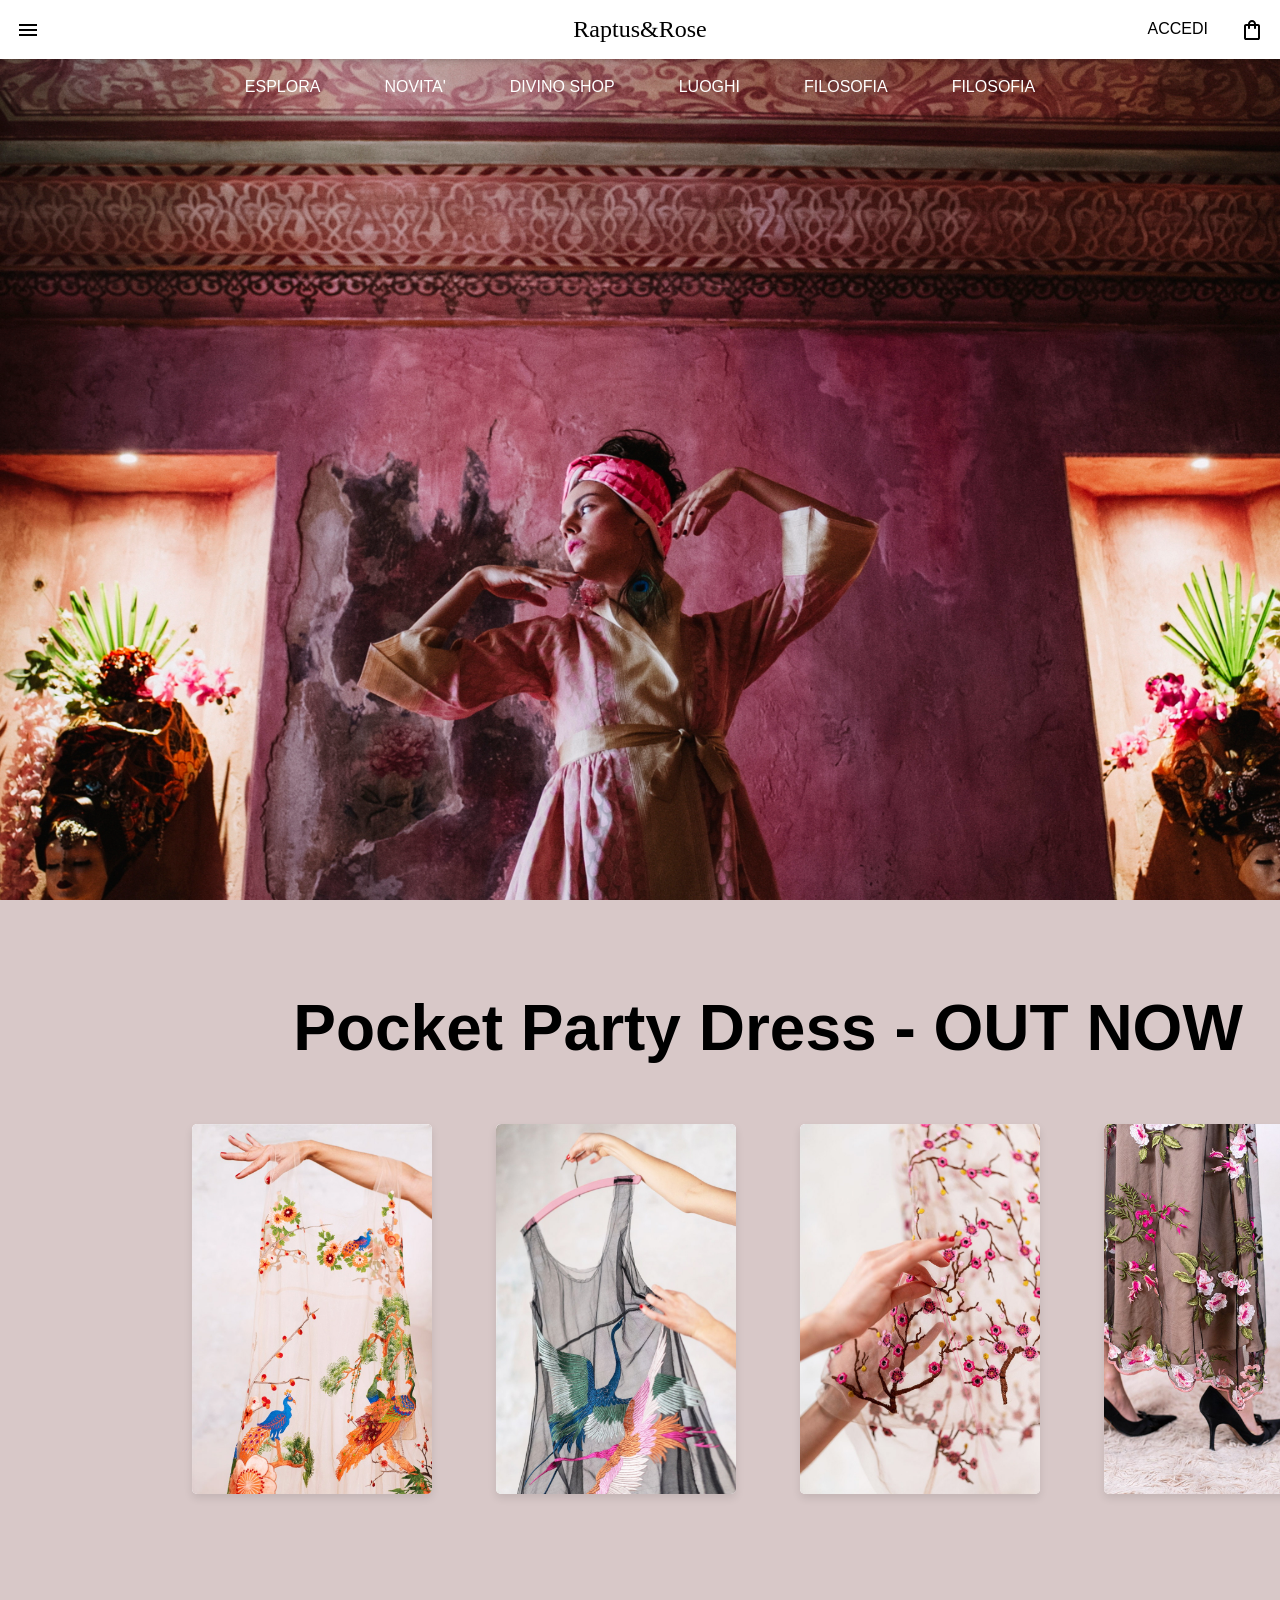
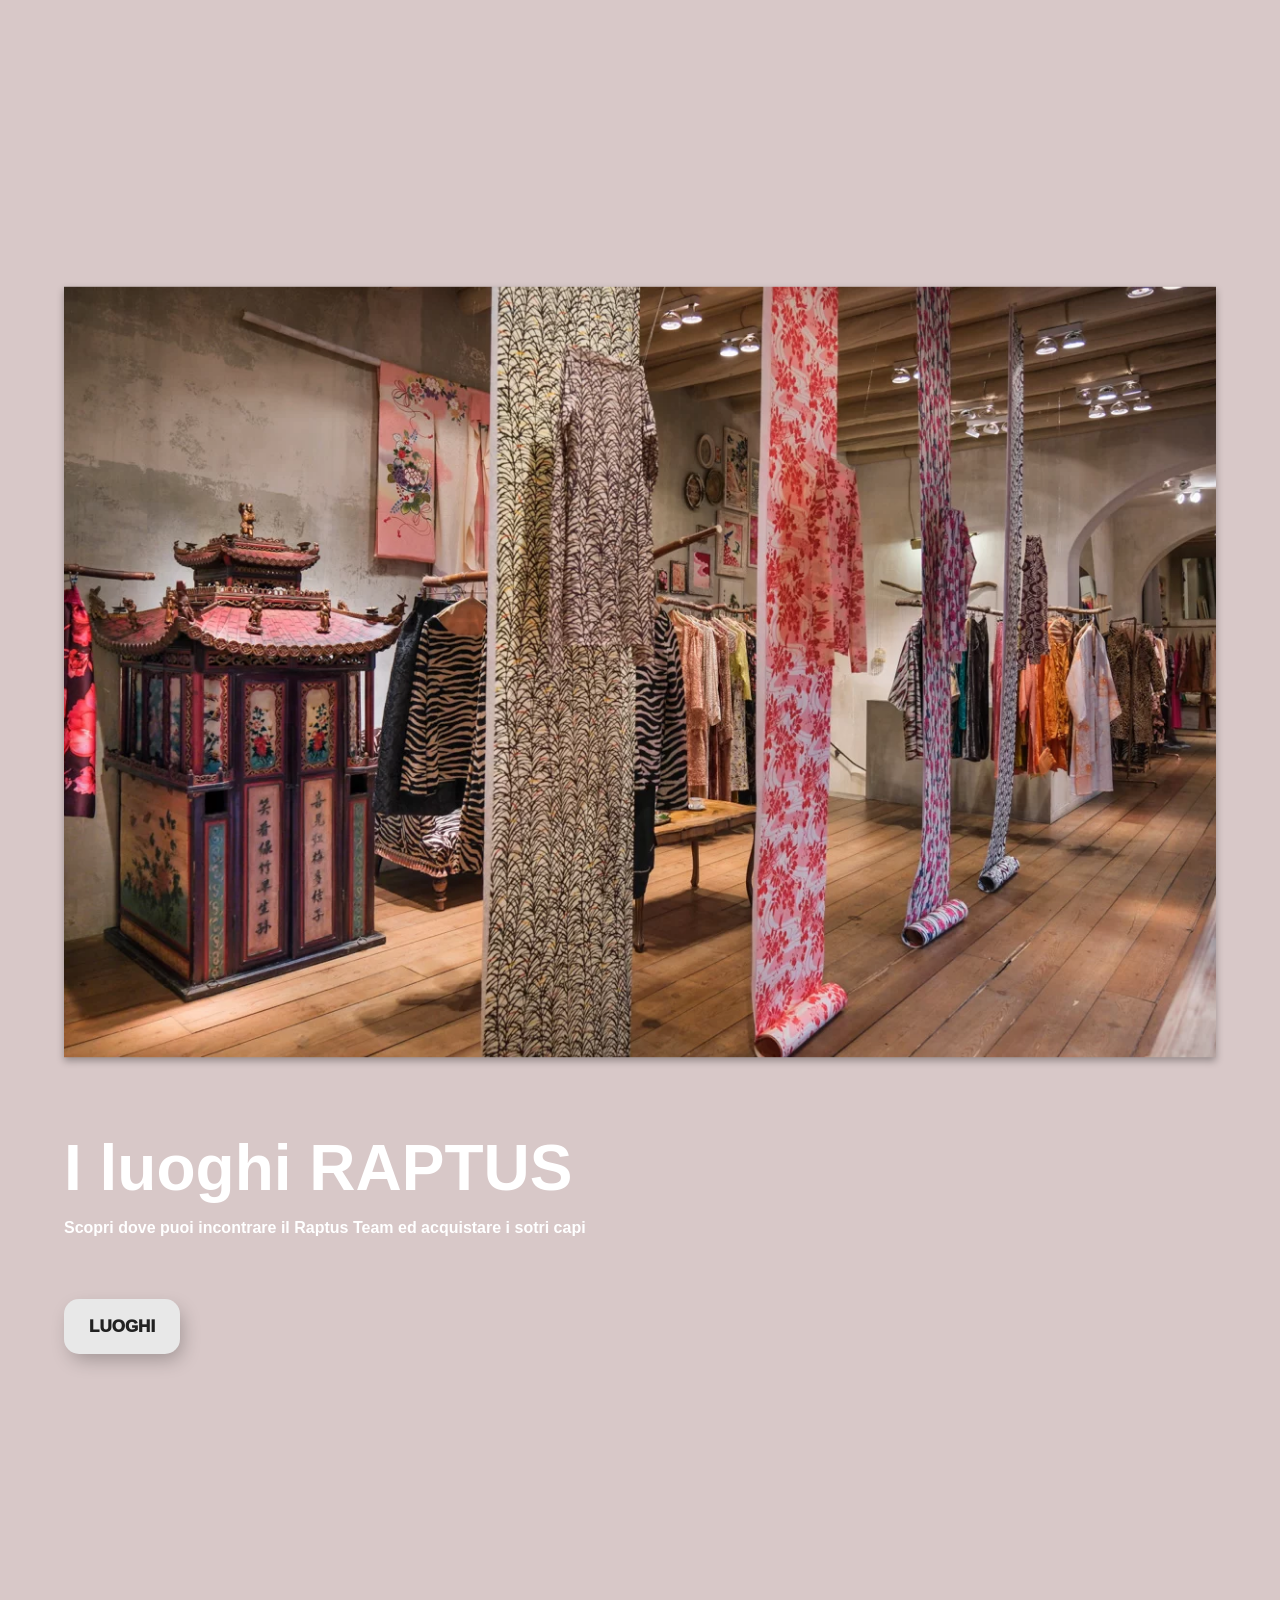
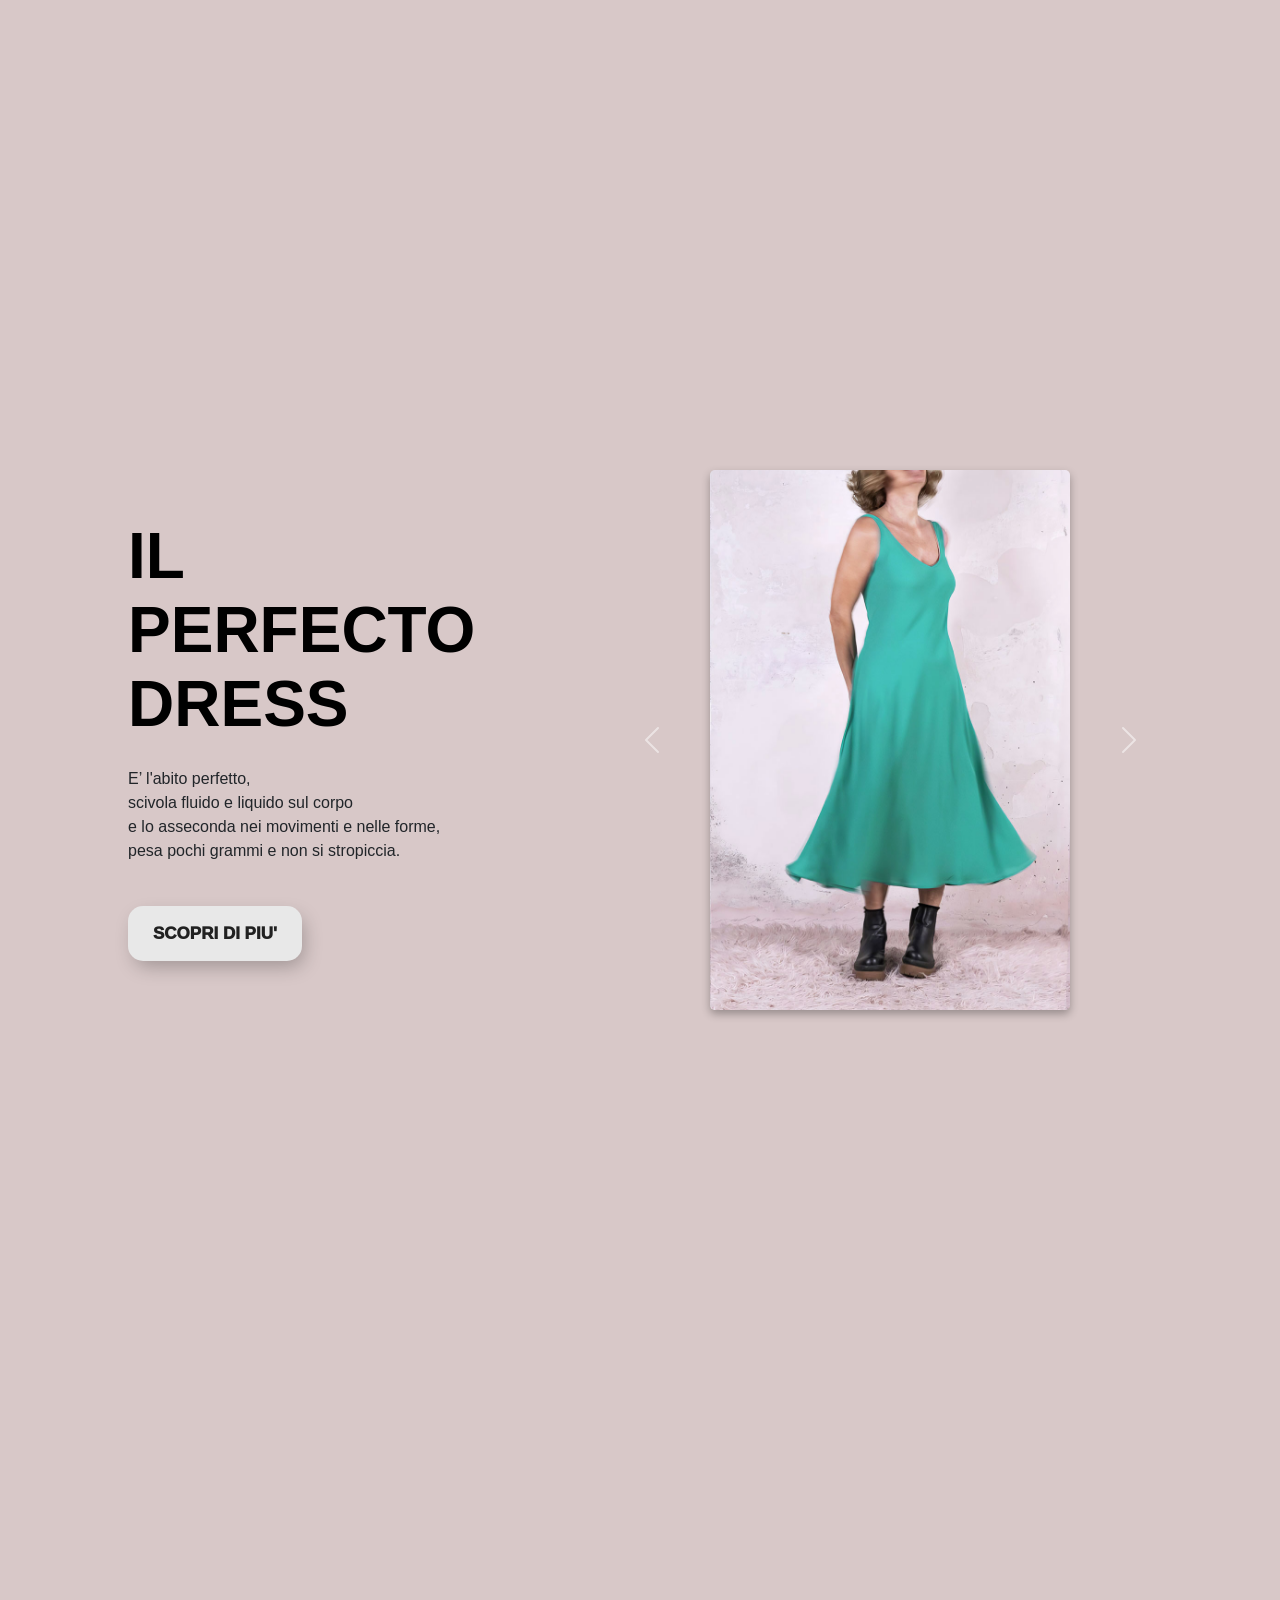
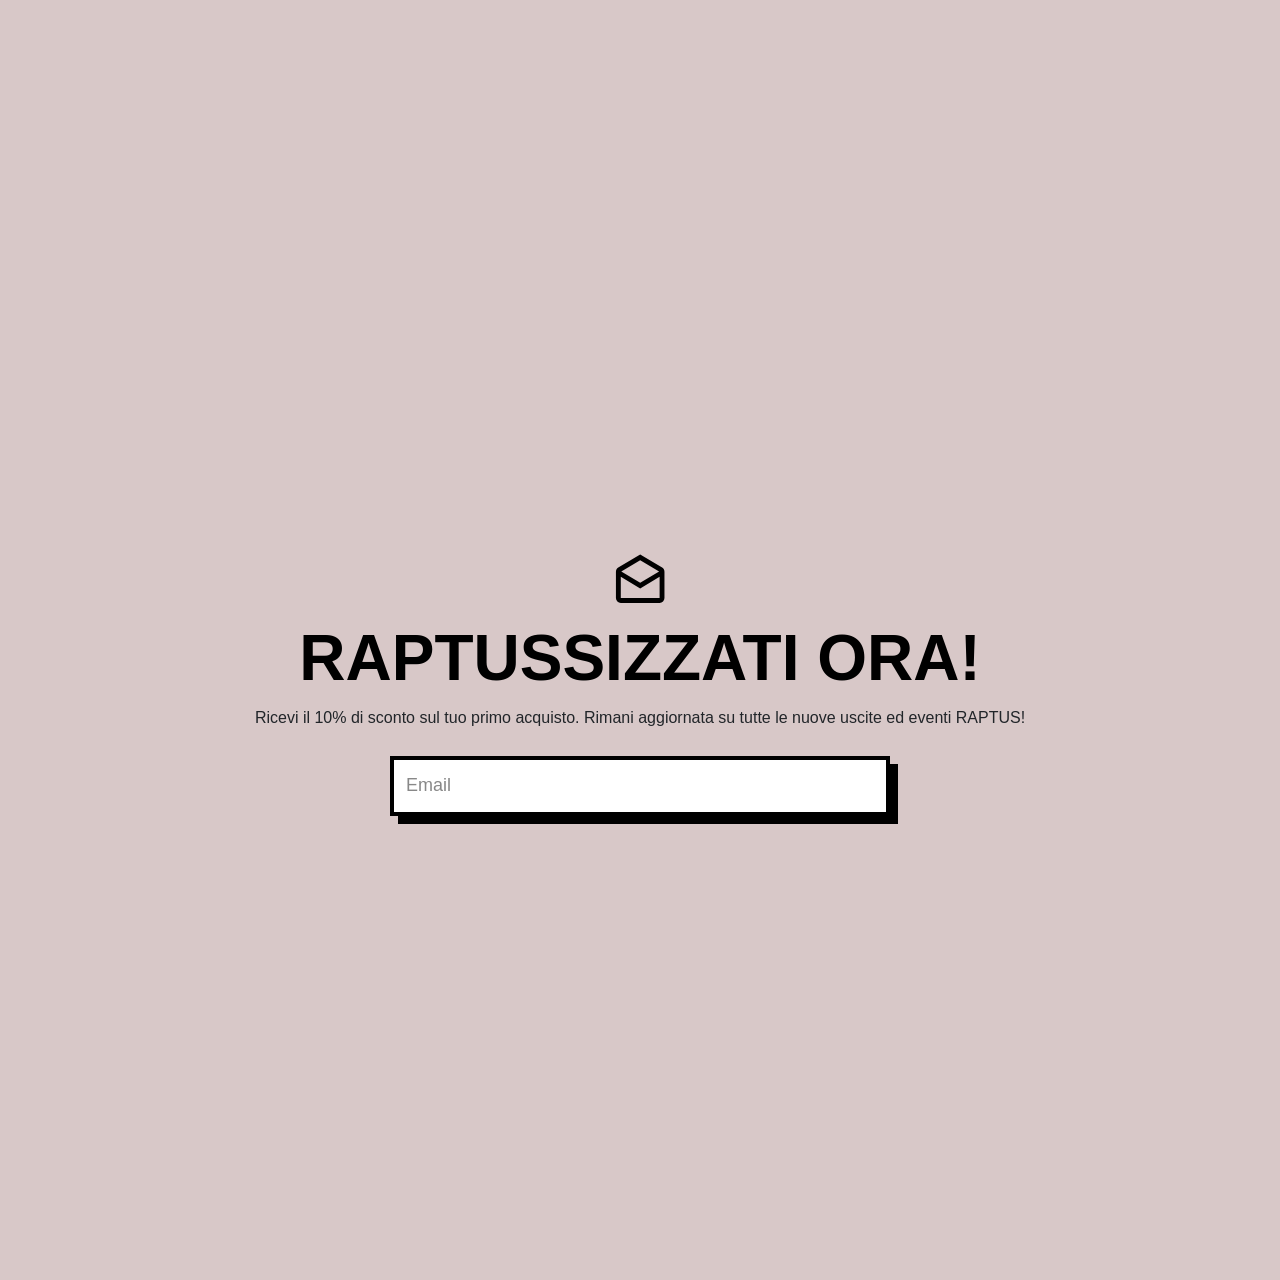
==== commit bcb6f623: "footer" ====
--- a/index.html
+++ b/index.html
@@ -129,8 +129,8 @@
                 <div class="product-grid">
                     <div class="product-card">
                         <div class="image-container">
-                            <img src="../images/ppd/pavonia_cover.jpg" alt="Product Image" class="main-image">
-                            <img src="../images/ppd/pavonia_1.jpg" alt="Product Image Hover" class="hover-image">
+                            <img src="images/ppd/pavonia_cover.jpg" alt="Product Image" class="main-image">
+                            <img src="images/ppd/pavonia_1.jpg" alt="Product Image Hover" class="hover-image">
                         </div>
                         <div class="details">
                             <div class="product-title">Pocket Party Dress - Pavonia</div>
@@ -147,8 +147,8 @@
                     
                     <div class="product-card">
                         <div class="image-container">
-                            <img src="../images/ppd/sagi_mai_cover.jpg" alt="Product Image" class="main-image">
-                            <img src="../images/ppd/sagi_mai_1.jpg" alt="Product Image Hover" class="hover-image">
+                            <img src="images/ppd/sagi_mai_cover.jpg" alt="Product Image" class="main-image">
+                            <img src="images/ppd/sagi_mai_1.jpg" alt="Product Image Hover" class="hover-image">
                         </div>
                         <div class="details">
                             <div class="product-title">Pocket Party Dress - Sagi Mai</div>
@@ -165,8 +165,8 @@
                             
                     <div class="product-card">
                         <div class="image-container">
-                            <img src="../images/ppd/sakura_cover.jpg" alt="Product Image" class="main-image">
-                            <img src="../images/ppd/sakura_1.jpg" alt="Product Image Hover" class="hover-image">
+                            <img src="images/ppd/sakura_cover.jpg" alt="Product Image" class="main-image">
+                            <img src="images/ppd/sakura_1.jpg" alt="Product Image Hover" class="hover-image">
                         </div>
                         <div class="details">
                             <div class="product-title">Pocket Party Dress - Sakura</div>
@@ -183,8 +183,8 @@
                             
                     <div class="product-card">
                         <div class="image-container">
-                            <img src="../images/ppd/virginia_cover.jpg" alt="Product Image" class="main-image">
-                            <img src="../images/ppd/virginia_1.jpg" alt="Product Image Hover" class="hover-image">
+                            <img src="images/ppd/virginia_cover.jpg" alt="Product Image" class="main-image">
+                            <img src="images/ppd/virginia_1.jpg" alt="Product Image Hover" class="hover-image">
                         </div>
                         <div class="details">
                             <div class="product-title">Pocket Party Dress - Virginia</div>
@@ -295,10 +295,21 @@
 
     <div class="perfecto-container">
         <div class="perfecto-1 no-header-height-full-width">
-            <div class="perfecto-title title-font-format-black">
-                <p class="perf-title">IL</p>
-                <p class="perf-title">PERFECTO</p>
-                <p class="perf-title">DRESS</p>
+            <div class="perfecto-text">
+                <div class="perfecto-title title-font-format-black">
+                    <p class="perf-title">IL</p>
+                    <p class="perf-title">PERFECTO</p>
+                    <p class="perf-title">DRESS</p>
+                </div>
+                <div class="perfecto-desc">
+                    <p>E’ l'abito perfetto,</p>
+                    <p>scivola fluido e liquido sul corpo </p>
+                    <p>e lo asseconda nei movimenti e nelle forme,</p>
+                    <p>pesa pochi grammi e non si stropiccia.</p>
+                </div>
+                <div class="perfecto-button-container">
+                    <button class="button-1">SCOPRI DI PIU'</button>
+                </div>
             </div>
             <div class="carousel-container">
                 <div id="perfecto-carousel" class="carousel slide" >
@@ -317,8 +328,8 @@
                         <div class="carousel-item perf-item-1 perf-1 active"></div>
                         
                         <div class="carousel-item perf-item-1 perf-2"></div>
-    <!--
-                        <div class="carousel-item perf-item-1 perf-3"></div>-->
+
+                        <div class="carousel-item perf-item-1 perf-3"></div>
                     </div>
     
                     <button
@@ -340,7 +351,23 @@
     </div>
     
     <footer>
-        <p>&copy; 2024 Sito Web di Esempio. Tutti i diritti riservati.</p>
+        <div class="raptussizzati no-header-height-full-width">
+            <svg class="sub-icon" xmlns="http://www.w3.org/2000/svg" viewBox="0 -960 960 960">
+                <path d="m480-920 362 216q18 11 28 30t10 40v434q0 33-23.5 56.5T800-120H160q-33 0-56.5-23.5T80-200v-434q0-21 10-40t28-30l362-216Zm0 466 312-186-312-186-312 186 312 186Zm0 94L160-552v352h640v-352L480-360Zm0 160h320-640 320Z"/>
+            </svg>
+            <div class="rap-title title-font-format-black">RAPTUSSIZZATI ORA!</div>
+            <div class="rap-desc">Ricevi il 10% di sconto sul tuo primo acquisto. Rimani aggiornata su tutte le nuove uscite ed eventi RAPTUS!</div>
+            <div class="input-container">
+                <input
+                  class="input"
+                  name="text"
+                  type="text"
+                  placeholder="Email"
+                />
+              </div>
+              
+        </div>
+        
     </footer>
 
     <script src="scripts.js"></script>
--- a/styles.css
+++ b/styles.css
@@ -516,7 +516,7 @@
     align-items: center;
     justify-content: center;
     height: 100vh;
-    background-image: url('../images/video0004_1.jpg');
+    background-image: url('images/video0004_1.jpg');
     background-size: cover;
     background-position: center;
     background-repeat: no-repeat;
@@ -793,7 +793,7 @@
 .luoghi-image {
     position: relative;
     height: 100%;
-    background-image: url('../images/residenza.jpg');
+    background-image: url('images/residenza.jpg');
     background-size: cover;
     background-position: center;
     background-repeat: no-repeat;
@@ -915,36 +915,78 @@
 
 /* PERFECTO-1 */
 
+.perfecto-container {
+    max-width: 100vw;
+    overflow: clip;
+}
+
 .perfecto-1 {
     background: var(--background_01);
     position: relative;
     display: flex;
     align-items: center;
-}
-
-@media (max-width: 767px) {
-    .perfecto-1 {
-        display: block;
-        
-    }
+    animation: perfecto-1 linear forwards;
+    animation-timeline: view();
+    animation-range-start: contain;
+    animation-range-end: cover calc(100% - 5.5rem);
+}
+
+@keyframes perfecto-1 {
+    to { transform: translateY(calc(100% - 2.75rem)); }
+}
+
+.perfecto-text {
+    padding-left: 10%;
 }
 
 .perfecto-title {
-    position: relative;
+    line-height: normal;
+    position: relative;
+    display: flex;
+    flex-direction: column;
+    justify-content: center;
+}
+
+.perfecto-desc {
+    line-height: 0.5;
+    position: relative;
+    top: 5%;
     display: flex;
     flex-direction: column;
     align-content: left;
     justify-content: center;
+    padding-top: 10%;
+    opacity: 0;
+    animation: fade-in-bot-delayed ease-in-out forwards;
+    animation-timeline: view();
+}
+
+.perfecto-button-container {
+    position: relative;
+    top: 5%;
+    display: flex;
+    align-content: center;
+    justify-content: left;
+    padding-top: 10%;
+    opacity: 0;
+    animation: fade-in-bot-delayed ease-in-out forwards;
+    animation-timeline: view();
 }
 
 .perf-title {
     position: relative;
     top: 5%;
     margin: 0;
-    padding-left: 10%;
     opacity: 0;
     animation: fade-in-bot ease-in-out forwards;
     animation-timeline: view();
+}
+
+@keyframes fade-in-bot-delayed {
+    contain 10% { opacity: 0; top: 5%; }
+    contain 40% { opacity: 0; top: 5%; }
+    contain 80% { opacity: 1; top: 0; }
+    exit 100% { opacity: 1; top: 0; }
 }
 
 .carousel-container {
@@ -991,13 +1033,13 @@
 }
 
 .perf-1 {
-    background-image: url('../images/perfecto/R&R-PERFECTO-DRESS-Aquaria-Desk.jpg');
+    background-image: url('images/perfecto/R&R-PERFECTO-DRESS-Aquaria-Desk.jpg');
 }
 .perf-2 {
-    background-image: url('../images/perfecto/R&R-PERFECTO-DRESS-Armadillo-Desk.jpg');
+    background-image: url('images/perfecto/R&R-PERFECTO-DRESS-Armadillo-Desk.jpg');
 }
 .perf-3 {
-    background-image: url('../images/perfecto/R&R-PERFECTO-DRESS-BlueMajo-Desk.jpg');
+    background-image: url('images/perfecto/R&R-PERFECTO-DRESS-BlueMajo-Desk.jpg');
 }
 .perf-4 {
 
@@ -1047,3 +1089,128 @@
 .perf-19 {
 
 }
+
+@media (max-width: 767px) {
+    .perfecto-1 {
+        display: block;
+        
+    }
+    .carousel-control-next, .carousel-control-prev {
+        display: none;
+    }
+}
+
+/* FOOTER */
+
+.footer {
+}
+
+.raptussizzati {
+    position: relative;
+    display: flex;
+    flex-direction: column;
+    align-items: center;
+    padding-top: 10%;
+}
+
+.sub-icon {
+    width: 8%;
+    height: 8%;
+}
+
+.input {
+    width: 100%;
+    max-width: 500px;
+    height: 60px;
+    padding: 12px;
+    font-size: 18px;
+    color: #000;
+    background-color: #fff;
+    border: 4px solid #000;
+    border-radius: 0;
+    outline: none;
+    transition: all 0.3s ease;
+    box-shadow: 8px 8px 0 #000;
+  }
+  
+  .input::placeholder {
+    color: #888;
+  }
+  
+  .input:hover {
+    transform: translate(-4px, -4px);
+    box-shadow: 12px 12px 0 #000;
+  }
+  
+  .input:focus {
+    background-color: #000;
+    color: #fff;
+    border-color: #ffffff;
+  }
+  
+  .input:focus::placeholder {
+    color: #fff;
+  }
+  
+  @keyframes typing {
+    from {
+      width: 0;
+    }
+    to {
+      width: 100%;
+    }
+  }
+  
+  .input:valid {
+    animation: typing 2s steps(30, end);
+  }
+  .input-container {
+    position: relative;
+    width: 100%;
+    max-width: 500px;
+    padding-top: 2%;
+  }
+  
+  .input {
+    width: 100%;
+    height: 60px;
+    padding: 12px;
+    font-size: 18px;
+    color: #000;
+    background-color: #fff;
+    border: 4px solid #000;
+    border-radius: 0;
+    outline: none;
+    transition: all 0.3s ease;
+    box-shadow: 8px 8px 0 #000;
+  }
+  
+  .input::placeholder {
+    color: #888;
+  }
+  
+  .input:hover {
+    transform: translate(-4px, -4px);
+    box-shadow: 12px 12px 0 #000;
+  }
+  
+  .input:focus {
+    background-color: var(--site_color_02);
+    color: #fff;
+    border-color: #d6d9dd;
+  }
+  
+  .input:focus::placeholder {
+    color: #fff;
+  } 
+  
+  .input:focus + .input-container::after {
+    color: #fff;
+  }
+  
+  .input:not(:placeholder-shown) {
+    font-weight: bold;
+    letter-spacing: 1px;
+    text-shadow: 0px 0px 0 #000;
+  }
+  
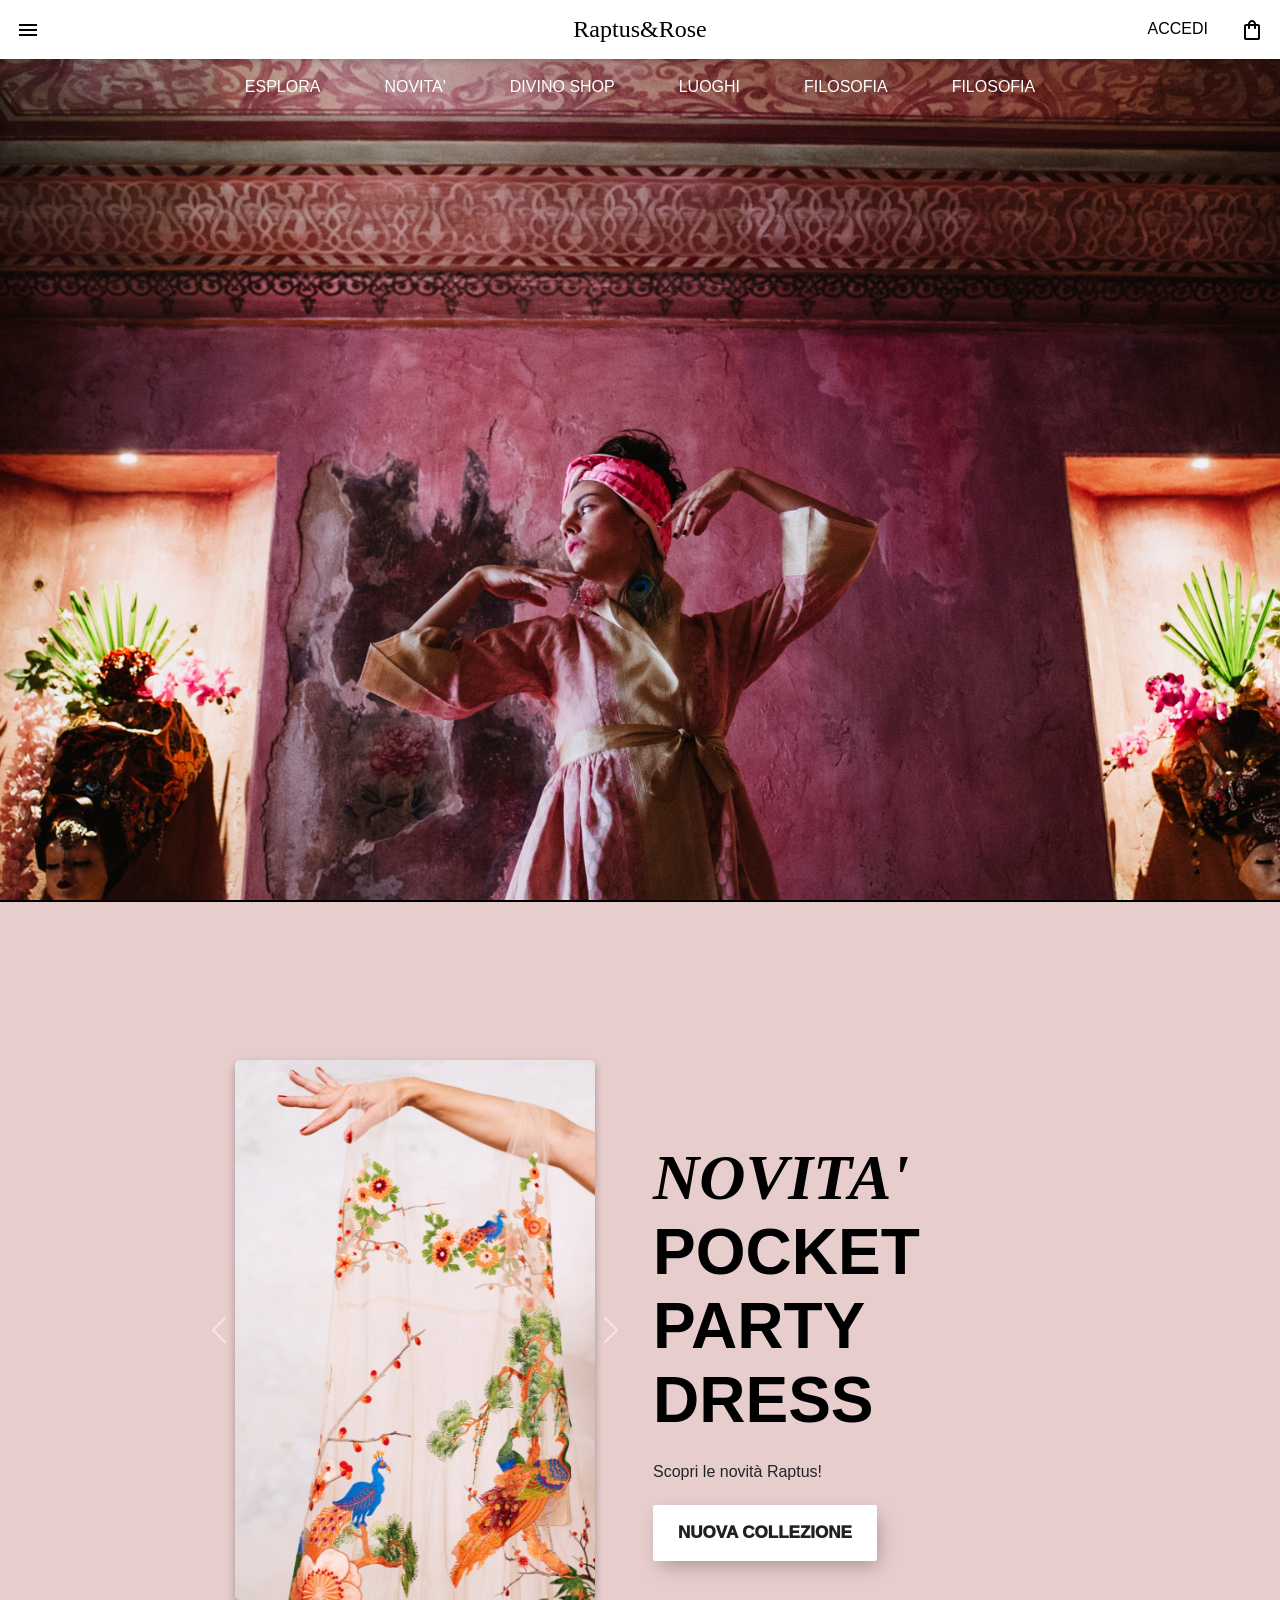
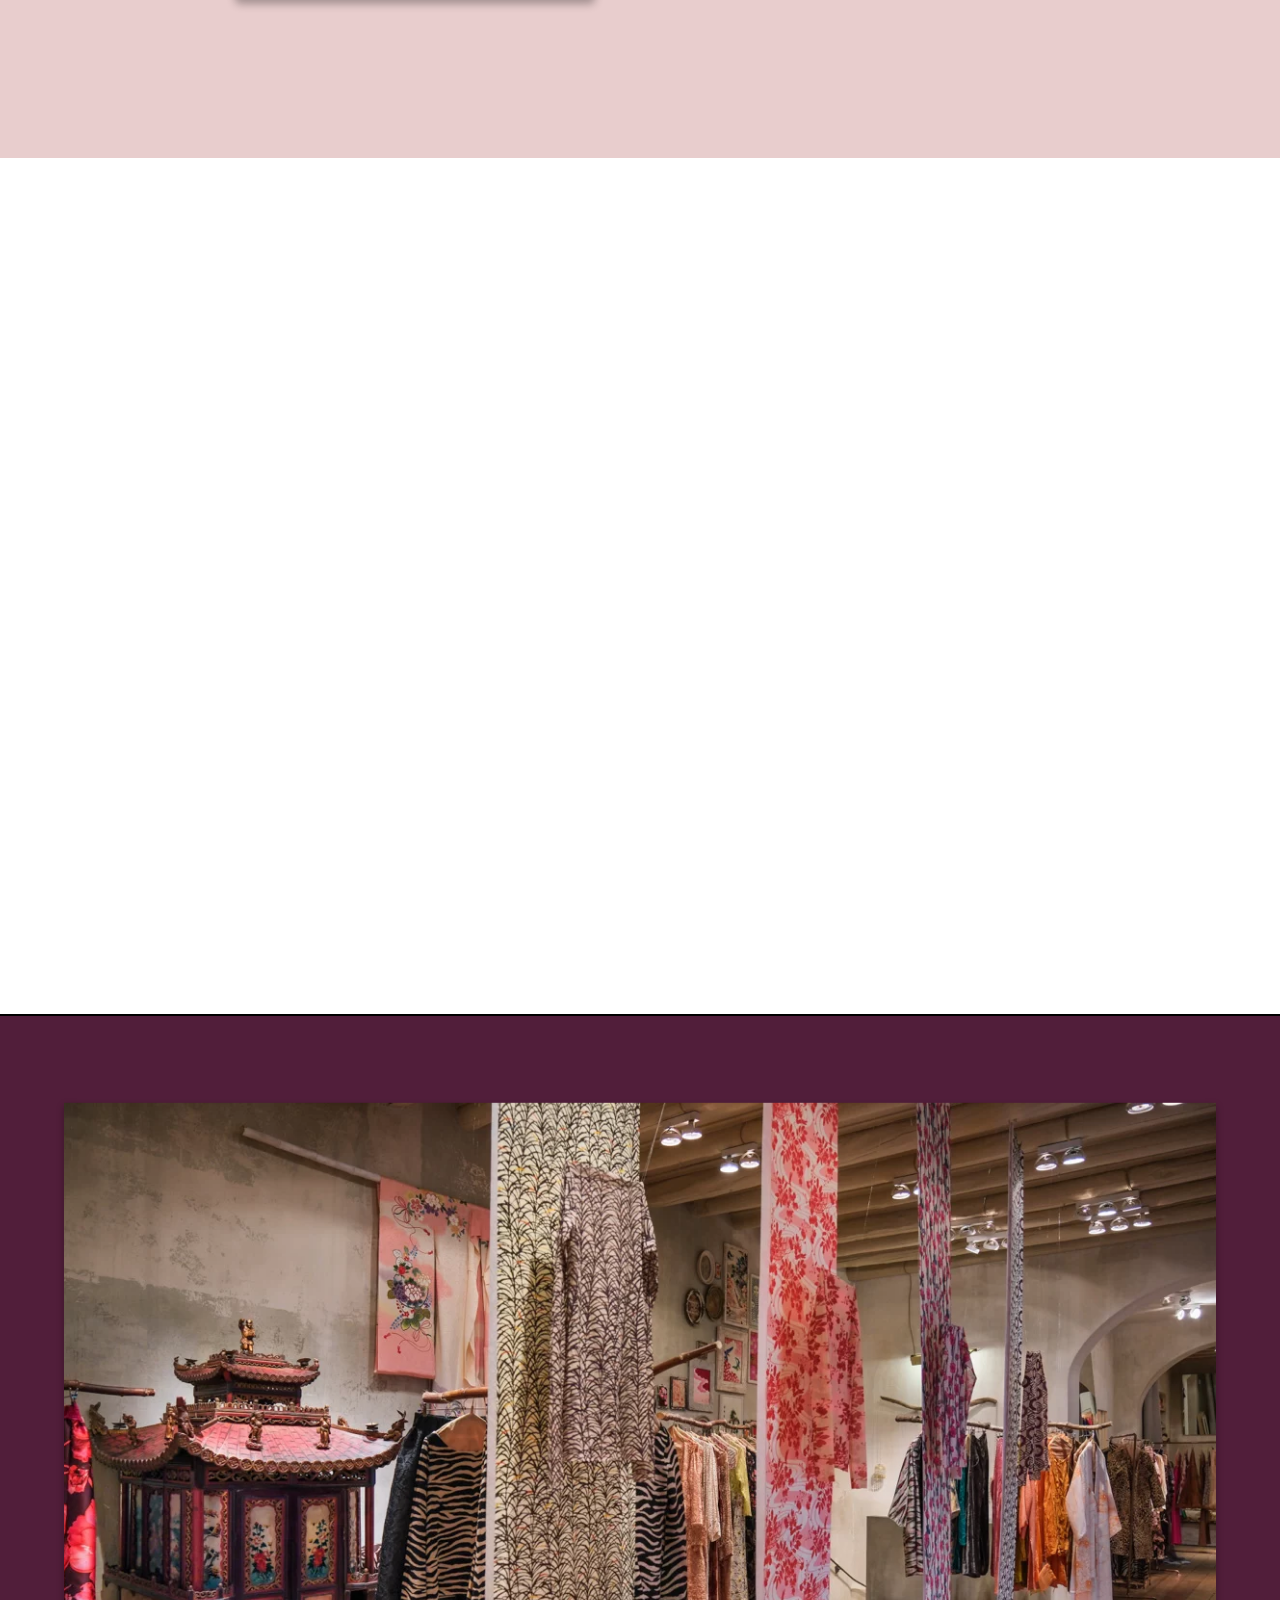
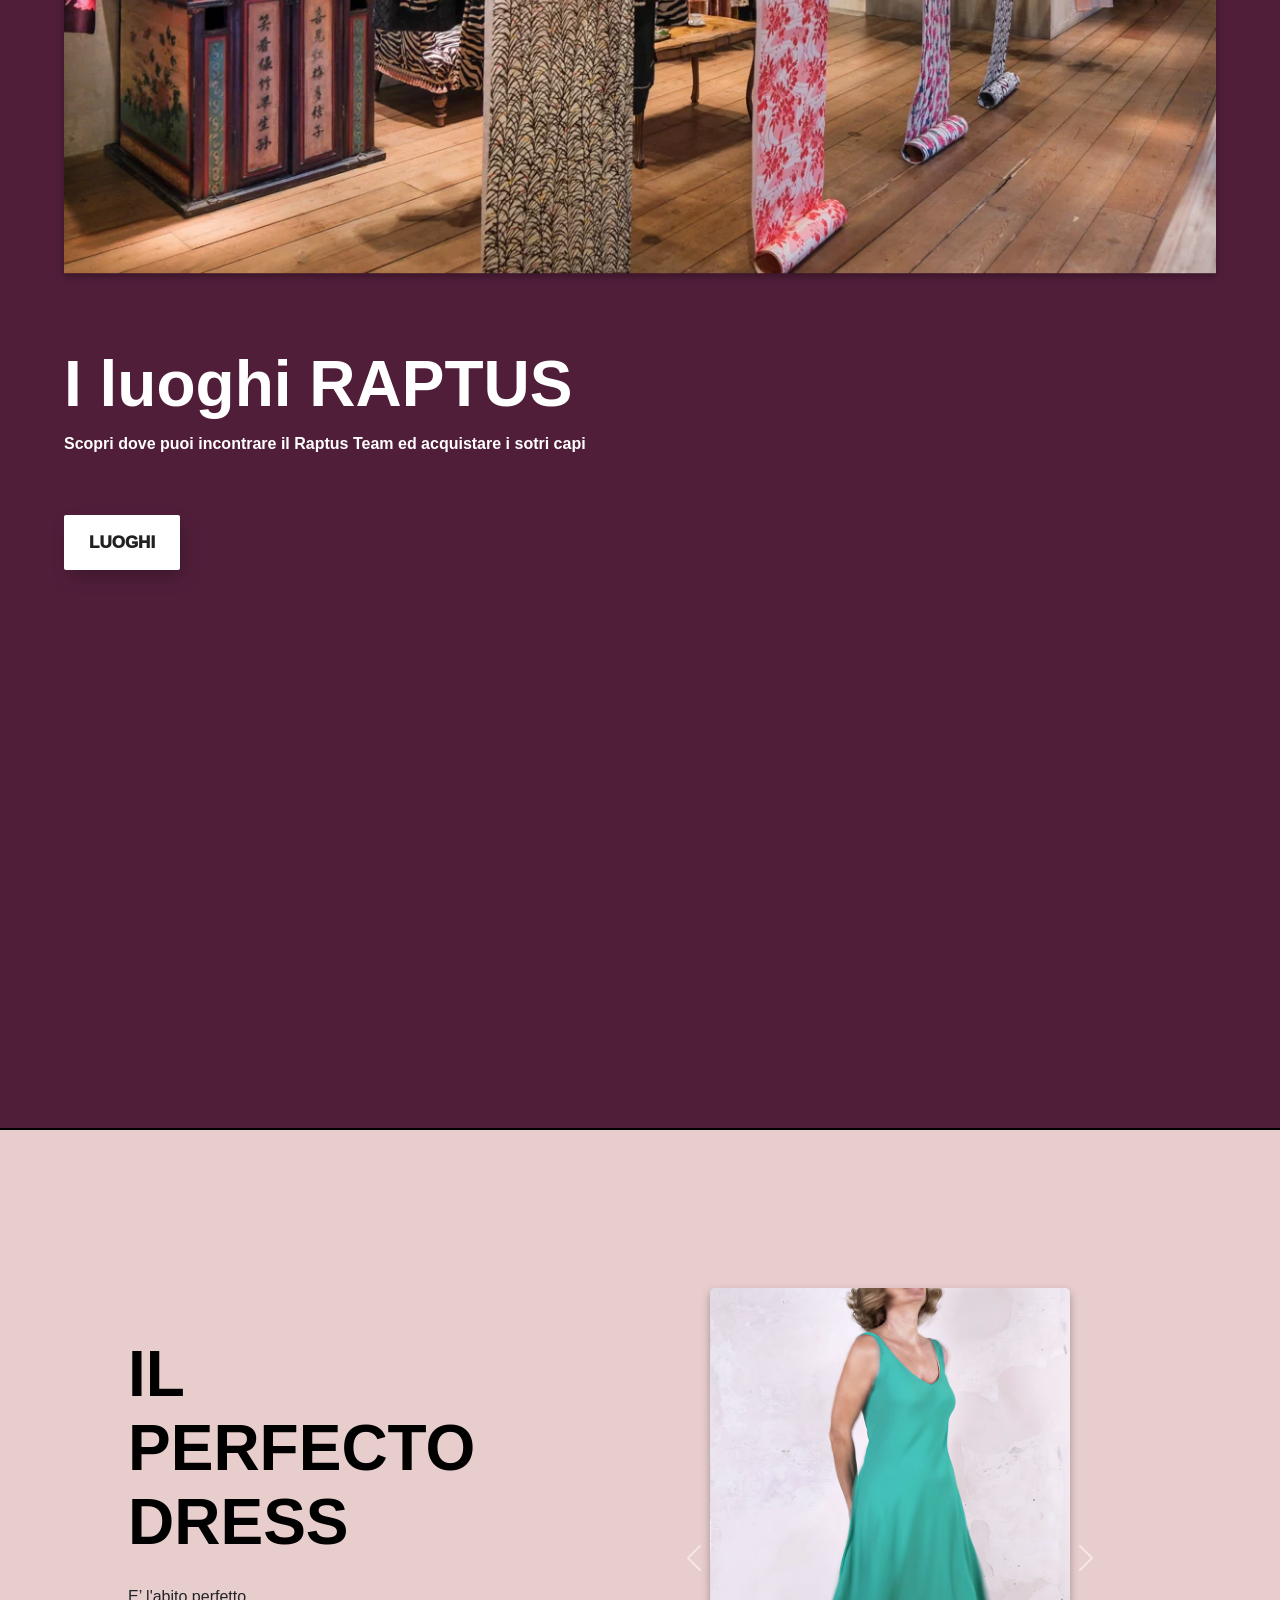
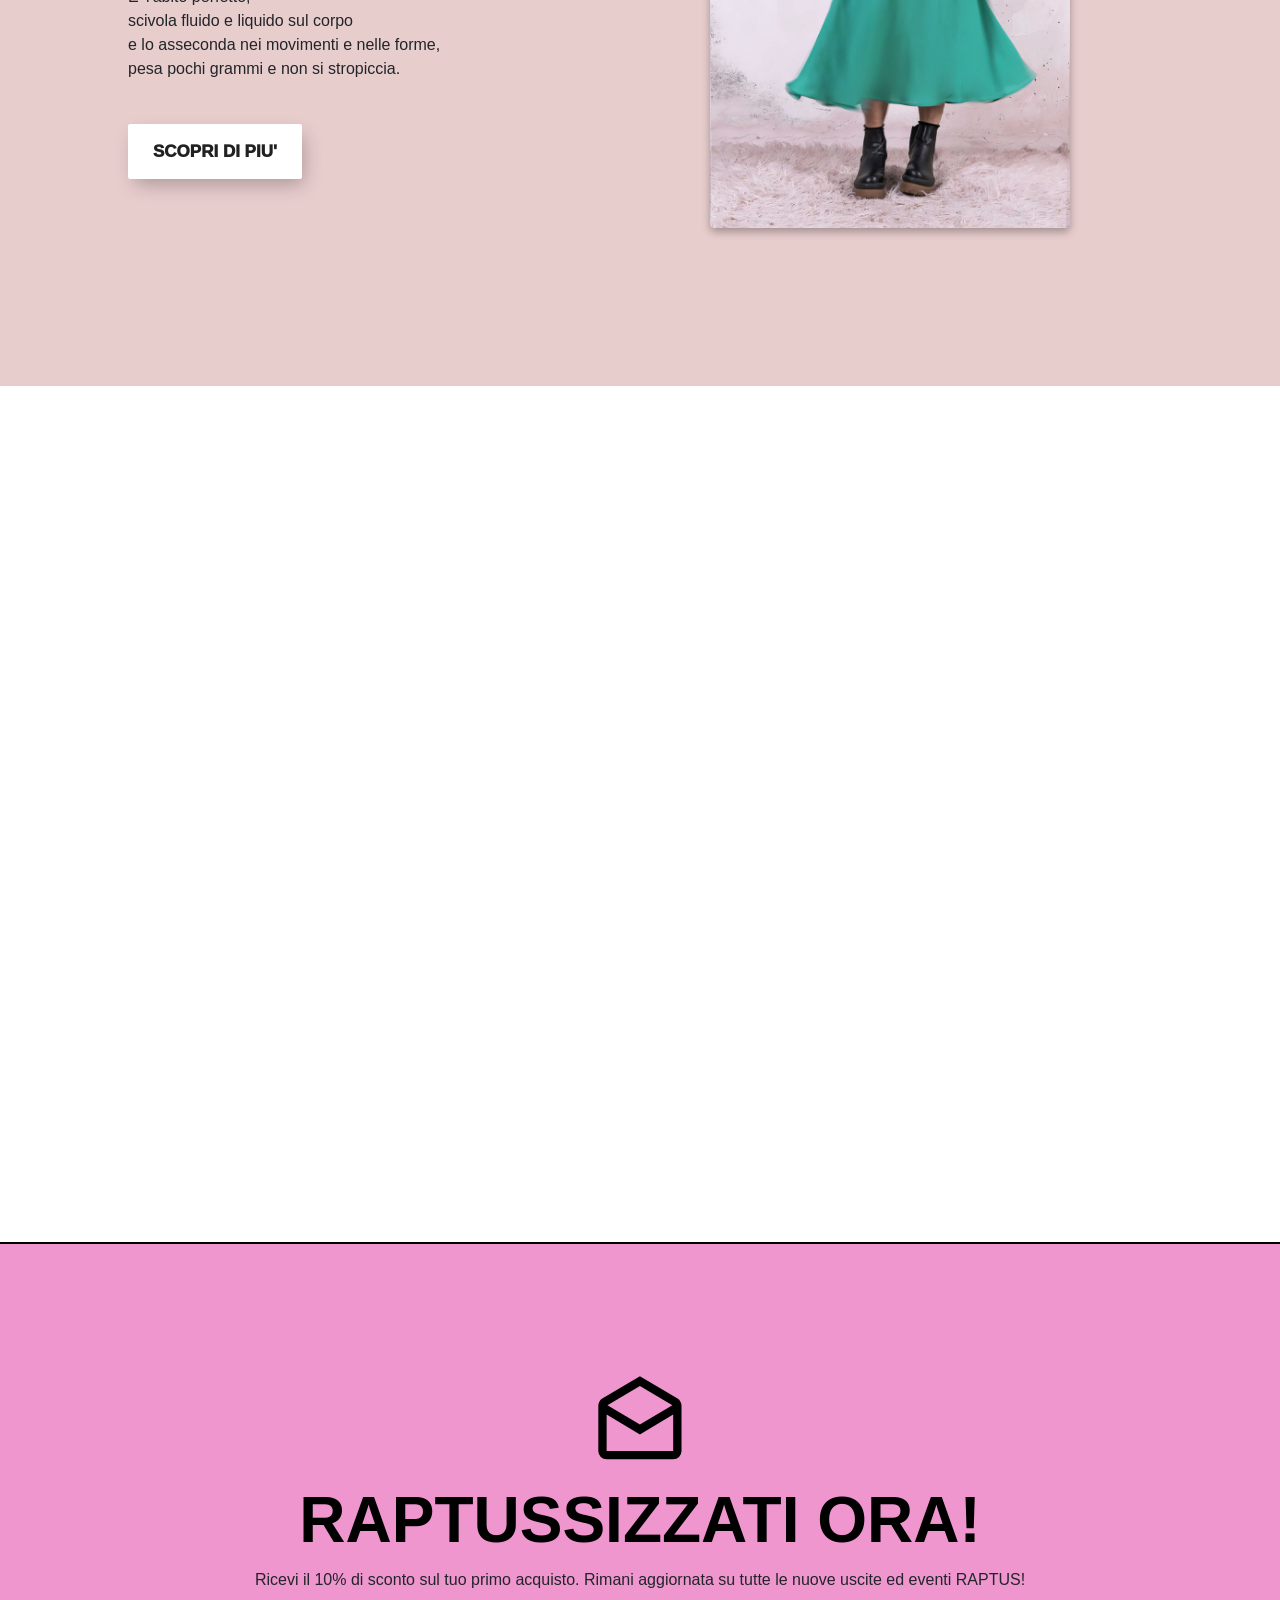
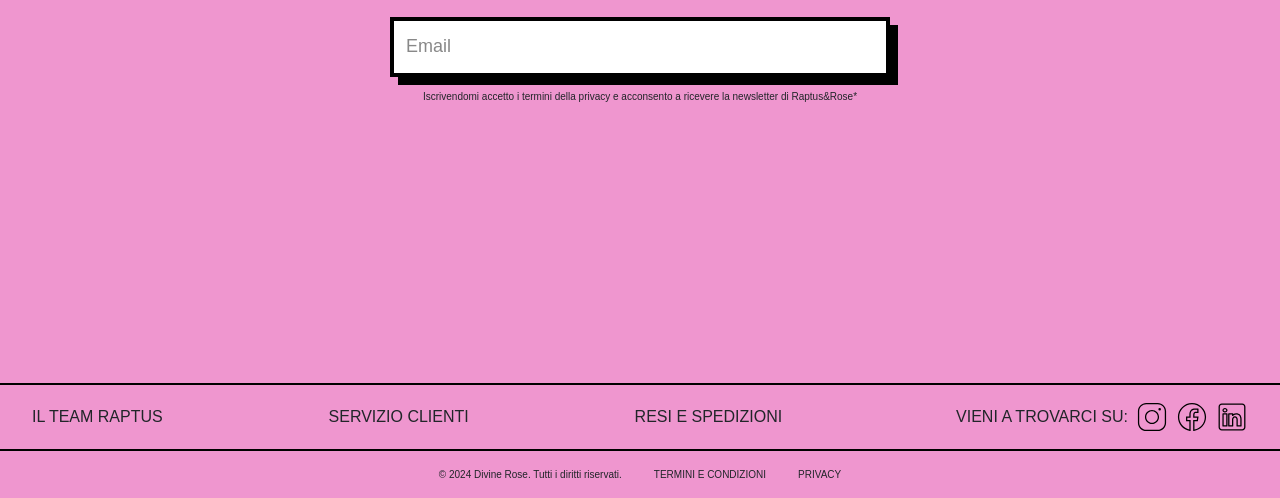
==== commit b34a4e87: "footer and colors" ====
--- a/index.html
+++ b/index.html
@@ -86,7 +86,7 @@
                 <li><a href="#">EDIZIONI LIMITATE</a></li>
                 <li><a href="#">POCKET PARTY DRESS</a></li>
                 <li><a href="#">MICRO RAPTUS</a></li>
-                <li><a href="#">LA RESIDENZA MILANESE</a></li>
+                <li><a href="#">LA RESIDENZA<br>MILANESE</a></li>
                 <li><a href="#">RAPTUS DAYS</a></li>
                 <li><a href="#">BUONI REGALO</a></li>
             </ul>
@@ -120,7 +120,93 @@
 
     <!-- PRODUCT SECTION -->
 
-    <div class="product-home">
+    <div class="new-container top-border">
+        <div class="new container no-header-height-full-width">
+            <div class="row">
+                <div class="new-carousel-container col">
+                    <div id="new-carousel" class="new-carousel carousel slide" >
+        
+                        <button
+                            class="carousel-control-prev"
+                            type="button"
+                            data-bs-target="#new-carousel"
+                            data-bs-slide="prev"
+                        >
+                            <span class="carousel-control-prev-icon" aria-hidden="true"></span>
+                            <span class="visually-hidden">Previous</span>
+                        </button>
+        
+                        <div class="carousel-inner" role="listbox">
+                            <div class="carousel-item new-item new-1 active">
+                                
+                            </div>
+                            
+                            <div class="carousel-item new-item new-2">
+    
+                            </div>
+    
+                            <div class="carousel-item new-item new-3">
+    
+                            </div>
+                            <!--
+                            <div class="carousel-item product-card">
+                                <div class="image-container">
+                                    <img src="images/ppd/pavonia_cover.jpg" alt="Product Image" class="main-image">
+                                    <img src="images/ppd/pavonia_1.jpg" alt="Product Image Hover" class="hover-image">
+                                </div>
+                                <div class="details">
+                                    <div class="product-title">Pocket Party Dress - Pavonia</div>
+                                    <div class="size-buttons">
+                                        <button class="size-btn" data-size="xs">XS</button>
+                                        <button class="size-btn" data-size="s">S</button>
+                                        <button class="size-btn" data-size="m">M</button>
+                                        <button class="size-btn" data-size="l">L</button>
+                                        <button class="size-btn" data-size="xl">XL</button>
+                                    </div>
+                                    <button class="add-to-cart">Quick Buy</button>
+                                </div>
+                            </div>
+                            -->
+                        </div>
+        
+                        <button
+                            class="carousel-control-next"
+                            type="button"
+                            data-bs-target="#new-carousel"
+                            data-bs-slide="next"
+                        >
+                            <span class="carousel-control-next-icon" aria-hidden="true"></span>
+                            <span class="visually-hidden">Next</span>
+                        </button>
+        
+                    </div>
+                    
+                </div>
+    
+                <div class="new-text col">
+                    <div class="new-title title-font-format-black">
+                        <p class="new-title-seg new-title-main">NOVITA'</p>
+                        <p class="new-title-seg">POCKET</p>
+                        <p class="new-title-seg">PARTY</p>
+                        <p class="new-title-seg">DRESS</p>
+                    </div>
+                    <div class="new-desc">
+                        <p>Scopri le novità Raptus!</p>
+                    </div>
+                    <div class="new-button-container">
+                        <button class="button-1">NUOVA COLLEZIONE</button>
+                    </div>
+                </div>
+            </div>
+
+        </div>
+    
+        <div class="placeholder"></div>
+    </div>
+
+    <div class="temp">
+        <!-- old one 
+    <div class="product-home top-border">
         <div class="product-content">
 
             <div class="product-main-title title-font-format-black">Pocket Party Dress - OUT NOW</div>
@@ -202,12 +288,15 @@
                     </div>
                 </div>
             </div>
-        </div>
+            
+        </div>
+    </div>
+-->
     </div>
 
     <!-- LUOGHI -->
 
-    <div class="luoghi">
+    <div class="luoghi top-border">
         <div class="luoghi-content">
             <div class="luoghi-image-container">
                 <div class="luoghi-image"></div>
@@ -293,7 +382,7 @@
         </div>
     </div>
 
-    <div class="perfecto-container">
+    <div class="perfecto-container top-border">
         <div class="perfecto-1 no-header-height-full-width">
             <div class="perfecto-text">
                 <div class="perfecto-title title-font-format-black">
@@ -312,7 +401,7 @@
                 </div>
             </div>
             <div class="carousel-container">
-                <div id="perfecto-carousel" class="carousel slide" >
+                <div id="perfecto-carousel" class="perfecto-carousel carousel slide" >
     
                     <button
                         class="carousel-control-prev"
@@ -350,25 +439,48 @@
         <div class="placeholder"></div>
     </div>
     
-    <footer>
-        <div class="raptussizzati no-header-height-full-width">
+    <footer class="footer no-header-height-full-width">
+
+        <div class="raptussizzati top-border px-3">
             <svg class="sub-icon" xmlns="http://www.w3.org/2000/svg" viewBox="0 -960 960 960">
                 <path d="m480-920 362 216q18 11 28 30t10 40v434q0 33-23.5 56.5T800-120H160q-33 0-56.5-23.5T80-200v-434q0-21 10-40t28-30l362-216Zm0 466 312-186-312-186-312 186 312 186Zm0 94L160-552v352h640v-352L480-360Zm0 160h320-640 320Z"/>
             </svg>
             <div class="rap-title title-font-format-black">RAPTUSSIZZATI ORA!</div>
             <div class="rap-desc">Ricevi il 10% di sconto sul tuo primo acquisto. Rimani aggiornata su tutte le nuove uscite ed eventi RAPTUS!</div>
-            <div class="input-container">
-                <input
-                  class="input"
-                  name="text"
-                  type="text"
-                  placeholder="Email"
-                />
-              </div>
-              
-        </div>
-        
+            <div class="email-container">
+                <input class="email" id="email" placeholder="Email"/>
+            </div>
+            <div class="email-privacy">Iscrivendomi accetto i termini della privacy e acconsento a ricevere la newsletter di Raptus&Rose*</div>
+        </div>
+
+        <div class="utility top-border px-3">
+            <div class="utility-item p-3 pointer">IL TEAM RAPTUS</div>
+            <div class="utility-item p-3 pointer">SERVIZIO CLIENTI</div>
+            <div class="utility-item p-3 pointer">RESI E SPEDIZIONI</div>
+            <div class="utility-item p-3 pointer">
+                <p class="px-2">VIENI A TROVARCI SU:</p>
+                <svg xmlns="http://www.w3.org/2000/svg" class="social-icon" viewBox="0 0 50 50">
+                    <path d="M 16 3 C 8.8324839 3 3 8.8324839 3 16 L 3 34 C 3 41.167516 8.8324839 47 16 47 L 34 47 C 41.167516 47 47 41.167516 47 34 L 47 16 C 47 8.8324839 41.167516 3 34 3 L 16 3 z M 16 5 L 34 5 C 40.086484 5 45 9.9135161 45 16 L 45 34 C 45 40.086484 40.086484 45 34 45 L 16 45 C 9.9135161 45 5 40.086484 5 34 L 5 16 C 5 9.9135161 9.9135161 5 16 5 z M 37 11 A 2 2 0 0 0 35 13 A 2 2 0 0 0 37 15 A 2 2 0 0 0 39 13 A 2 2 0 0 0 37 11 z M 25 14 C 18.936712 14 14 18.936712 14 25 C 14 31.063288 18.936712 36 25 36 C 31.063288 36 36 31.063288 36 25 C 36 18.936712 31.063288 14 25 14 z M 25 16 C 29.982407 16 34 20.017593 34 25 C 34 29.982407 29.982407 34 25 34 C 20.017593 34 16 29.982407 16 25 C 16 20.017593 20.017593 16 25 16 z"></path>
+                </svg>
+
+                <svg xmlns="http://www.w3.org/2000/svg" class="social-icon px-2" viewBox="0 0 50 50">
+                    <path d="M 25 3 C 12.861562 3 3 12.861562 3 25 C 3 36.019135 11.127533 45.138355 21.712891 46.728516 L 22.861328 46.902344 L 22.861328 29.566406 L 17.664062 29.566406 L 17.664062 26.046875 L 22.861328 26.046875 L 22.861328 21.373047 C 22.861328 18.494965 23.551973 16.599417 24.695312 15.410156 C 25.838652 14.220896 27.528004 13.621094 29.878906 13.621094 C 31.758714 13.621094 32.490022 13.734993 33.185547 13.820312 L 33.185547 16.701172 L 30.738281 16.701172 C 29.349697 16.701172 28.210449 17.475903 27.619141 18.507812 C 27.027832 19.539724 26.84375 20.771816 26.84375 22.027344 L 26.84375 26.044922 L 32.966797 26.044922 L 32.421875 29.564453 L 26.84375 29.564453 L 26.84375 46.929688 L 27.978516 46.775391 C 38.71434 45.319366 47 36.126845 47 25 C 47 12.861562 37.138438 3 25 3 z M 25 5 C 36.057562 5 45 13.942438 45 25 C 45 34.729791 38.035799 42.731796 28.84375 44.533203 L 28.84375 31.564453 L 34.136719 31.564453 L 35.298828 24.044922 L 28.84375 24.044922 L 28.84375 22.027344 C 28.84375 20.989871 29.033574 20.060293 29.353516 19.501953 C 29.673457 18.943614 29.981865 18.701172 30.738281 18.701172 L 35.185547 18.701172 L 35.185547 12.009766 L 34.318359 11.892578 C 33.718567 11.811418 32.349197 11.621094 29.878906 11.621094 C 27.175808 11.621094 24.855567 12.357448 23.253906 14.023438 C 21.652246 15.689426 20.861328 18.170128 20.861328 21.373047 L 20.861328 24.046875 L 15.664062 24.046875 L 15.664062 31.566406 L 20.861328 31.566406 L 20.861328 44.470703 C 11.816995 42.554813 5 34.624447 5 25 C 5 13.942438 13.942438 5 25 5 z"></path>
+                </svg>
+
+                <svg xmlns="http://www.w3.org/2000/svg" class="social-icon" viewBox="0 0 50 50">
+                    <path d="M 9 4 C 6.2504839 4 4 6.2504839 4 9 L 4 41 C 4 43.749516 6.2504839 46 9 46 L 41 46 C 43.749516 46 46 43.749516 46 41 L 46 9 C 46 6.2504839 43.749516 4 41 4 L 9 4 z M 9 6 L 41 6 C 42.668484 6 44 7.3315161 44 9 L 44 41 C 44 42.668484 42.668484 44 41 44 L 9 44 C 7.3315161 44 6 42.668484 6 41 L 6 9 C 6 7.3315161 7.3315161 6 9 6 z M 14 11.011719 C 12.904779 11.011719 11.919219 11.339079 11.189453 11.953125 C 10.459687 12.567171 10.011719 13.484511 10.011719 14.466797 C 10.011719 16.333977 11.631285 17.789609 13.691406 17.933594 A 0.98809878 0.98809878 0 0 0 13.695312 17.935547 A 0.98809878 0.98809878 0 0 0 14 17.988281 C 16.27301 17.988281 17.988281 16.396083 17.988281 14.466797 A 0.98809878 0.98809878 0 0 0 17.986328 14.414062 C 17.884577 12.513831 16.190443 11.011719 14 11.011719 z M 14 12.988281 C 15.392231 12.988281 15.94197 13.610038 16.001953 14.492188 C 15.989803 15.348434 15.460091 16.011719 14 16.011719 C 12.614594 16.011719 11.988281 15.302225 11.988281 14.466797 C 11.988281 14.049083 12.140703 13.734298 12.460938 13.464844 C 12.78117 13.19539 13.295221 12.988281 14 12.988281 z M 11 19 A 1.0001 1.0001 0 0 0 10 20 L 10 39 A 1.0001 1.0001 0 0 0 11 40 L 17 40 A 1.0001 1.0001 0 0 0 18 39 L 18 33.134766 L 18 20 A 1.0001 1.0001 0 0 0 17 19 L 11 19 z M 20 19 A 1.0001 1.0001 0 0 0 19 20 L 19 39 A 1.0001 1.0001 0 0 0 20 40 L 26 40 A 1.0001 1.0001 0 0 0 27 39 L 27 29 C 27 28.170333 27.226394 27.345035 27.625 26.804688 C 28.023606 26.264339 28.526466 25.940057 29.482422 25.957031 C 30.468166 25.973981 30.989999 26.311669 31.384766 26.841797 C 31.779532 27.371924 32 28.166667 32 29 L 32 39 A 1.0001 1.0001 0 0 0 33 40 L 39 40 A 1.0001 1.0001 0 0 0 40 39 L 40 28.261719 C 40 25.300181 39.122788 22.95433 37.619141 21.367188 C 36.115493 19.780044 34.024172 19 31.8125 19 C 29.710483 19 28.110853 19.704889 27 20.423828 L 27 20 A 1.0001 1.0001 0 0 0 26 19 L 20 19 z M 12 21 L 16 21 L 16 33.134766 L 16 38 L 12 38 L 12 21 z M 21 21 L 25 21 L 25 22.560547 A 1.0001 1.0001 0 0 0 26.798828 23.162109 C 26.798828 23.162109 28.369194 21 31.8125 21 C 33.565828 21 35.069366 21.582581 36.167969 22.742188 C 37.266572 23.901794 38 25.688257 38 28.261719 L 38 38 L 34 38 L 34 29 C 34 27.833333 33.720468 26.627107 32.990234 25.646484 C 32.260001 24.665862 31.031834 23.983076 29.517578 23.957031 C 27.995534 23.930001 26.747519 24.626988 26.015625 25.619141 C 25.283731 26.611293 25 27.829667 25 29 L 25 38 L 21 38 L 21 21 z"></path>
+                </svg>
+            </div>
+        </div>
+
+        <div class="legal top-border px-3">
+            <div class="rights p-3 pointer">&copy; 2024 Divine Rose. Tutti i diritti riservati.</div>
+            <div class="terms p-3 pointer">TERMINI E CONDIZIONI</div>
+            <div class="privacy p-3 pointer">PRIVACY</div>
+        </div>
+
     </footer>
+
 
     <script src="scripts.js"></script>
     <script src="https://cdn.jsdelivr.net/npm/bootstrap@5.3.3/dist/js/bootstrap.bundle.min.js" integrity="sha384-YvpcrYf0tY3lHB60NNkmXc5s9fDVZLESaAA55NDzOxhy9GkcIdslK1eN7N6jIeHz" crossorigin="anonymous"></script>
--- a/styles.css
+++ b/styles.css
@@ -2,7 +2,16 @@
     --site_color_01: #f7e1ed;
     --site_color_02: #ecbecf;
     --site_color_03: #c6a693;
-    --background_01: rgb(216, 200, 200);
+
+    --cipria: #E8CDCD;
+    --tabacco: #B7836E;
+    --indian_pink: #FF40D7;
+    --chocomelanzana: #511E3A;
+    --blu_majorelle: #2642EA;
+    --nero: #000000;
+    --rosa_residenza: #EF96CF;
+
+    --background_01: white;
 
     --standard_font: Arial, sans-serif;
 
@@ -47,6 +56,22 @@
     width: 100%;
 }
 
+.top-border {
+    border-top: 2px solid black; /* Imposta uno spessore di 2px e colore nero */
+}
+
+.pointer {
+    cursor: pointer;
+}
+
+.placeholder {
+    position: relative;  
+    height: calc(100vh - 2.75rem);
+    width: 100%;
+    background: transparent;
+    pointer-events: none;
+}
+
 body {
     background: var(--background_01);
     font-family: Arial, sans-serif;
@@ -60,10 +85,10 @@
 .button-1 {
     padding: 15px 25px;
     border: unset;
-    border-radius: 15px;
+    border-radius: 2px;
     color: #212121;
     z-index: 1;
-    background: #e8e8e8;
+    background: white;
     position: relative;
     font-weight: 1000;
     font-size: 17px;
@@ -80,8 +105,8 @@
     left: 0;
     height: 100%;
     width: 0;
-    border-radius: 15px;
-    background-color: var(--site_color_02);
+    border-radius: 2px;
+    background-color: var(--rosa_residenza);
     z-index: -1;
     -webkit-box-shadow: 4px 8px 19px -3px rgba(0,0,0,0.27);
     box-shadow: 4px 8px 19px -3px rgba(0,0,0,0.27);
@@ -94,6 +119,21 @@
    
 .button-1:hover::before {
     width: 100%;
+}
+
+/* ANIMATIONS */
+
+@keyframes fade-in-bot {
+    contain 10% { opacity: 0; top: 5%; }
+    contain 40% { opacity: 1; top: 0; }
+    exit 100% { opacity: 1; top: 0; }
+}
+
+@keyframes fade-in-bot-delayed {
+    contain 10% { opacity: 0; top: 5%; }
+    contain 40% { opacity: 0; top: 5%; }
+    contain 80% { opacity: 1; top: 0; }
+    exit 100% { opacity: 1; top: 0; }
 }
 
 /* HEADER */
@@ -764,9 +804,156 @@
     background-color: var(--site_color_02);
 }
 
+/* PRODUCT HOME NEW */
+
+.new-container {
+    max-width: 100vw;
+    overflow: clip;
+}
+
+.new {
+    background: var(--cipria);
+    position: relative;
+    display: grid;
+    align-items: center;
+    padding: 0;
+    margin: 0;
+    max-width: 100%;
+    animation: new linear forwards;
+    animation-timeline: view();
+    animation-range-start: contain;
+    animation-range-end: exit calc(100% - 2.75rem);
+}
+
+@keyframes new {
+    to { transform: translateY(100%); }
+}
+
+.new-text {
+    position: relative;
+    display: flex;
+    flex-direction: column;
+    width: 100%;
+    padding: 0;
+    padding-left: 2%;
+    justify-content: center;
+}
+
+.new-title {
+    line-height: normal;
+    position: relative;
+    display: flex;
+    flex-direction: column;
+    justify-content: center;
+}
+
+.new-desc {
+    line-height: 0.5;
+    position: relative;
+    top: 5%;
+    display: flex;
+    flex-direction: column;
+    align-content: left;
+    justify-content: center;
+    padding-top: 3%;
+    opacity: 0;
+    animation: fade-in-bot-delayed ease-in-out forwards;
+    animation-timeline: view();
+}
+
+.new-button-container {
+    position: relative;
+    top: 5%;
+    display: flex;
+    align-content: center;
+    justify-content: left;
+    padding-top: 2%;
+    opacity: 0;
+    animation: fade-in-bot-delayed ease-in-out forwards;
+    animation-timeline: view();
+}
+
+.new-title-main {
+    font-family: 'LibreBodoni-Regular', serif;
+    font-style: italic;
+}
+
+.new-title-seg {
+    position: relative;
+    top: 5%;
+    margin: 0;
+    opacity: 0;
+    animation: fade-in-bot ease-in-out forwards;
+    animation-timeline: view();
+}
+
+.new-carousel-container {
+    position: relative;
+    display: flex;
+    height: 100%;
+    width: 100%;
+    padding: 0;
+    justify-content: right;
+}
+
+.new-carousel {
+    position: relative;
+    height: 100%;
+    width: 100%;
+    display: flex;
+    align-content: center;
+    justify-content: right;
+}
+
+.carousel-inner {
+    display: flex;
+    height: 60vh;
+    width: 40vh;
+    align-content: center;
+    border-radius: 5px;
+    box-shadow: 0 4px 8px rgba(0, 0, 0, 0.3);
+}
+
+.carousel-item {
+}
+
+.carousel-control-next, .carousel-control-prev {
+    position: relative;
+    width: auto;
+}
+
+.new-item {
+    position: relative;
+    background-size: cover;
+    background-position: center;
+    background-repeat: no-repeat;
+    height: 60vh;
+    width: 40vh;
+}
+
+.new-1 {
+    background-image: url('images/ppd/pavonia_cover.jpg');
+}
+.new-2 {
+    background-image: url('images/ppd/sagi_mai_cover.jpg');
+}
+.new-3 {
+    background-image: url('images/ppd/sakura_cover.jpg');
+}
+
+@media (max-width: 767px) {
+    .new {
+        display: block;
+        
+    }
+    .carousel-control-next, .carousel-control-prev {
+        display: none;
+    }
+}
+
 /* LUOGHI */
 .luoghi {
-    background: var(--background_01);
+    background: var(--chocomelanzana);
     position: relative;
 }
 
@@ -844,18 +1031,6 @@
     animation-timeline: view();
 }
 
-@keyframes fade-in-bot {
-    contain 10% { opacity: 0; top: 5%; }
-    contain 40% { opacity: 1; top: 0; }
-    exit 100% { opacity: 1; top: 0; }
-}
-
-.placeholder {
-    background: var(--background_01);
-    position: relative;  
-    height: calc(100vh - 2.75rem);
-}
-
 /* PERFECTO */
 
 .perfecto {
@@ -921,18 +1096,18 @@
 }
 
 .perfecto-1 {
-    background: var(--background_01);
+    background: var(--cipria);
     position: relative;
     display: flex;
     align-items: center;
     animation: perfecto-1 linear forwards;
     animation-timeline: view();
     animation-range-start: contain;
-    animation-range-end: cover calc(100% - 5.5rem);
+    animation-range-end: exit calc(100% - 2.75rem);
 }
 
 @keyframes perfecto-1 {
-    to { transform: translateY(calc(100% - 2.75rem)); }
+    to { transform: translateY(100%); }
 }
 
 .perfecto-text {
@@ -981,6 +1156,7 @@
     animation: fade-in-bot ease-in-out forwards;
     animation-timeline: view();
 }
+ /*
 
 @keyframes fade-in-bot-delayed {
     contain 10% { opacity: 0; top: 5%; }
@@ -989,6 +1165,8 @@
     exit 100% { opacity: 1; top: 0; }
 }
 
+*/
+
 .carousel-container {
     position: relative;
     display: block;
@@ -997,7 +1175,7 @@
     padding-left: 2%;
 }
 
-.carousel {
+.perfecto-carousel {
     position: relative;
     height: 100%;
     width: 100%;
@@ -1041,6 +1219,8 @@
 .perf-3 {
     background-image: url('images/perfecto/R&R-PERFECTO-DRESS-BlueMajo-Desk.jpg');
 }
+
+/*
 .perf-4 {
 
 }
@@ -1089,6 +1269,7 @@
 .perf-19 {
 
 }
+*/
 
 @media (max-width: 767px) {
     .perfecto-1 {
@@ -1103,22 +1284,40 @@
 /* FOOTER */
 
 .footer {
+    display: flex;
+    flex-direction: column;
+    justify-content: flex-end;
+    background: var(--rosa_residenza);
 }
 
 .raptussizzati {
     position: relative;
     display: flex;
+    height: 100%;
     flex-direction: column;
     align-items: center;
-    padding-top: 10%;
+    padding-top: 8rem;
 }
 
 .sub-icon {
     width: 8%;
-    height: 8%;
-}
-
-.input {
+}
+
+.rap-title {
+}
+
+.rap-desc {
+    text-align: center;
+}
+
+.email-container {
+    position: relative;
+    width: 100%;
+    max-width: 500px;
+    padding-top: 2%;
+}
+
+.email {
     width: 100%;
     max-width: 500px;
     height: 60px;
@@ -1131,86 +1330,96 @@
     outline: none;
     transition: all 0.3s ease;
     box-shadow: 8px 8px 0 #000;
-  }
-  
-  .input::placeholder {
-    color: #888;
-  }
-  
-  .input:hover {
+}
+
+.email:hover {
     transform: translate(-4px, -4px);
     box-shadow: 12px 12px 0 #000;
-  }
-  
-  .input:focus {
-    background-color: #000;
+}  
+
+.email::placeholder {
+    color: #888;
+} 
+.email:focus::placeholder {
     color: #fff;
-    border-color: #ffffff;
-  }
-  
-  .input:focus::placeholder {
-    color: #fff;
-  }
-  
-  @keyframes typing {
+} 
+
+.email.visible {
+    animation: typing 2s steps(30, end);
+}
+
+@keyframes typing {
     from {
       width: 0;
     }
     to {
       width: 100%;
     }
-  }
+}
   
-  .input:valid {
-    animation: typing 2s steps(30, end);
-  }
-  .input-container {
-    position: relative;
-    width: 100%;
-    max-width: 500px;
-    padding-top: 2%;
-  }
-  
-  .input {
-    width: 100%;
-    height: 60px;
-    padding: 12px;
-    font-size: 18px;
-    color: #000;
-    background-color: #fff;
-    border: 4px solid #000;
-    border-radius: 0;
-    outline: none;
-    transition: all 0.3s ease;
-    box-shadow: 8px 8px 0 #000;
-  }
-  
-  .input::placeholder {
-    color: #888;
-  }
-  
-  .input:hover {
-    transform: translate(-4px, -4px);
-    box-shadow: 12px 12px 0 #000;
-  }
-  
-  .input:focus {
-    background-color: var(--site_color_02);
-    color: #fff;
-    border-color: #d6d9dd;
-  }
-  
-  .input:focus::placeholder {
-    color: #fff;
-  } 
-  
-  .input:focus + .input-container::after {
-    color: #fff;
-  }
-  
-  .input:not(:placeholder-shown) {
+.email:not(:placeholder-shown) {
     font-weight: bold;
     letter-spacing: 1px;
     text-shadow: 0px 0px 0 #000;
-  }
-  +}
+
+.email-privacy {
+    padding-top: 1%;
+    font-size: x-small;
+}
+
+@media (max-width: 767px) {
+
+    .sub-icon {
+        width: 16%;
+    }
+
+    .rap-title {
+        font-size: x-large;
+    } 
+    
+    .rap-desc {
+        font-size: small;
+        padding-top: 2%;
+    }
+
+    .input-container {
+        padding-top: 4%;
+    }
+
+    .email-privacy {
+        padding: 0 2%;
+        padding-top: 5%;
+        font-size: xx-small;
+    }
+}
+
+.utility {
+    position: relative;
+    display: flex;
+    width: 100%;
+    max-width: 100%;
+    justify-content: space-between;
+}
+
+.utility-item {
+    display: flex;
+    align-items: center;
+}
+
+.utility-item p {
+    margin: 0;
+}
+
+.social-icon {
+    height: 2rem;
+}
+
+.legal {
+    position: relative;
+    display: flex;
+    width: 100%;
+    justify-content: center;
+    font-size: x-small;
+}
+  
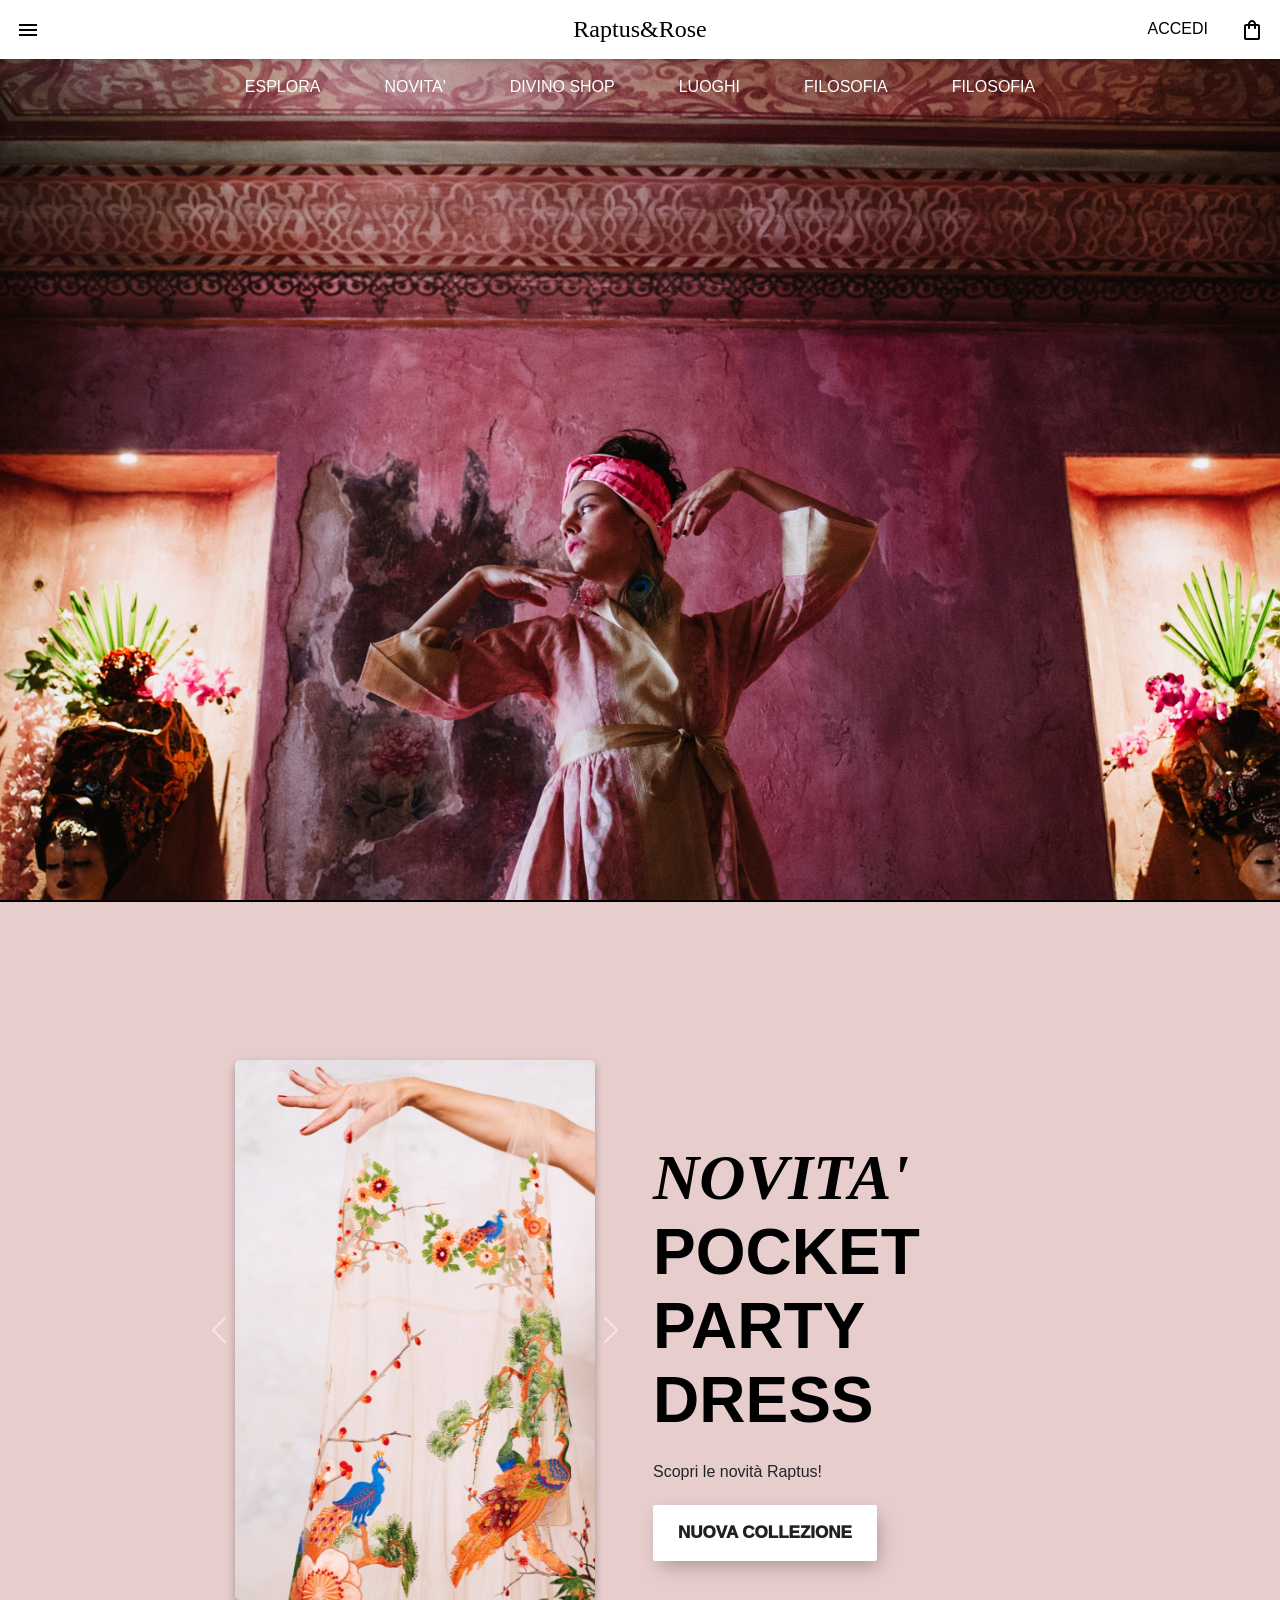
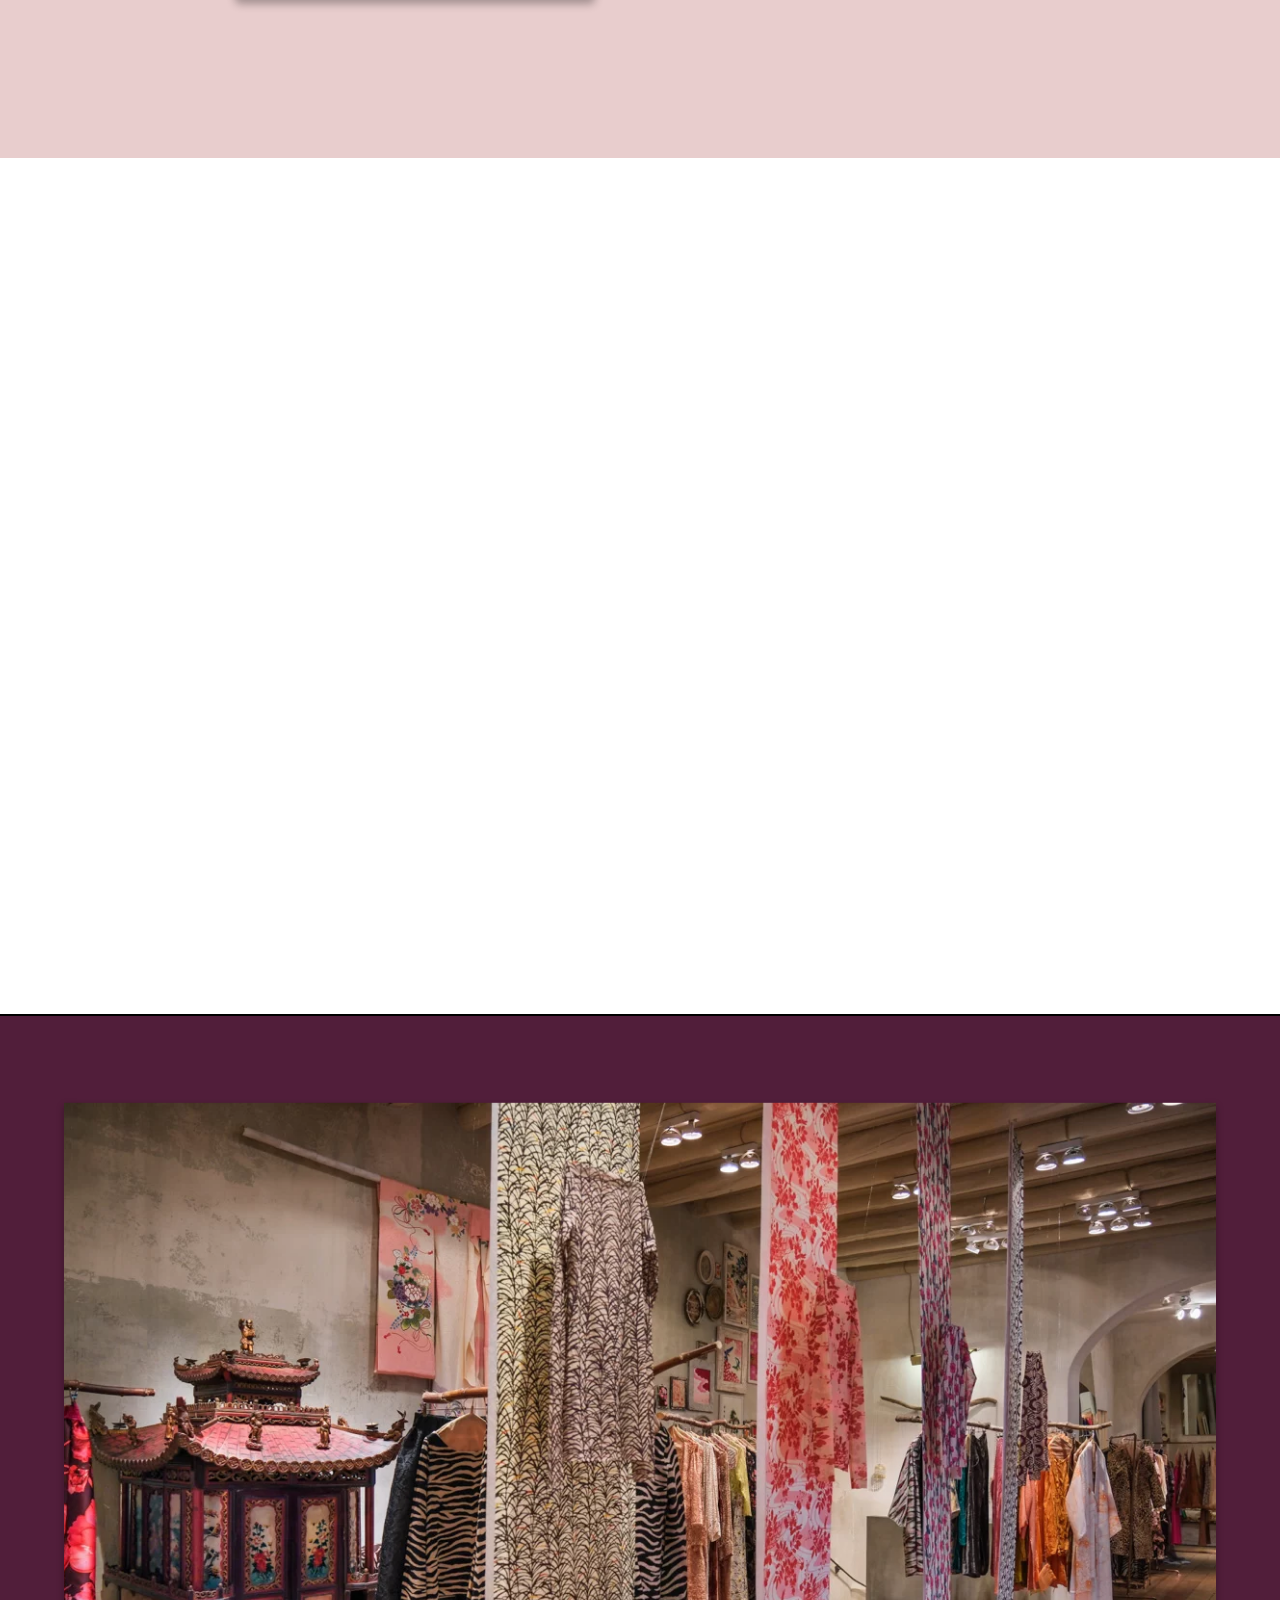
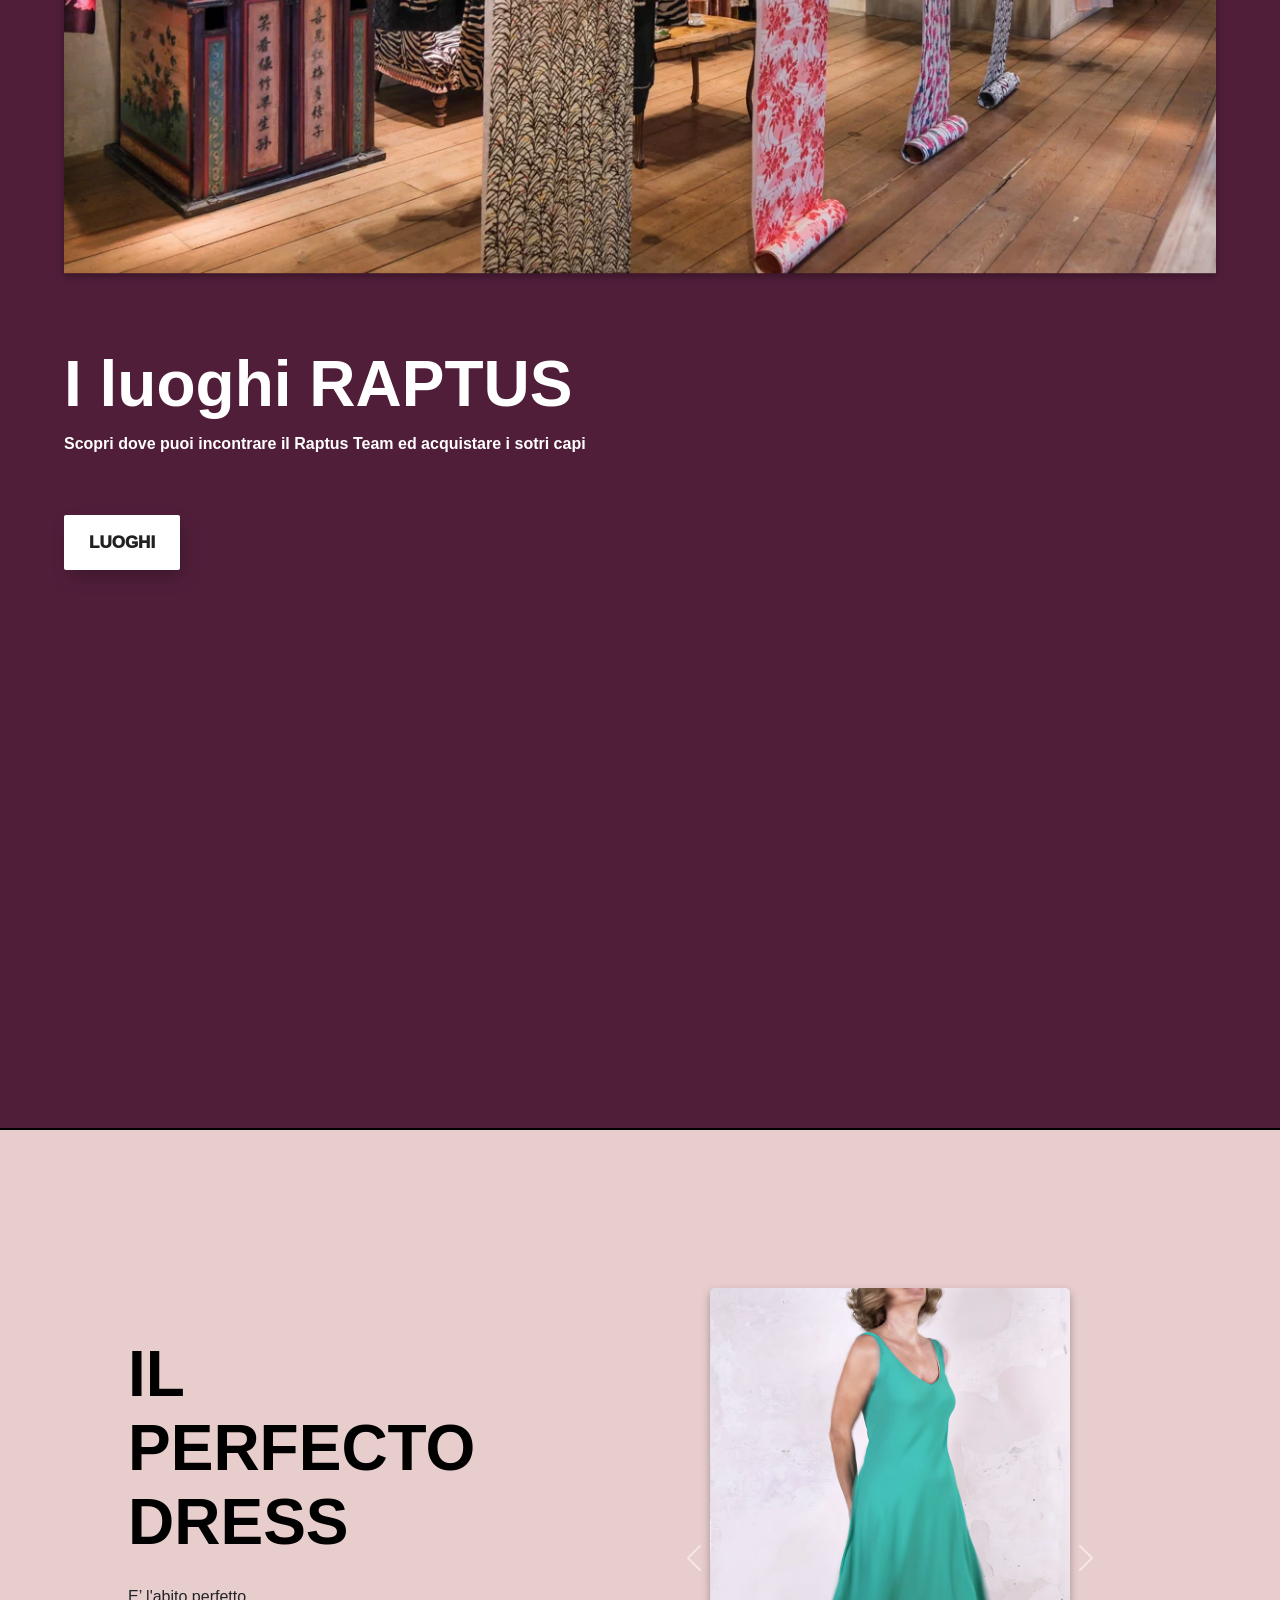
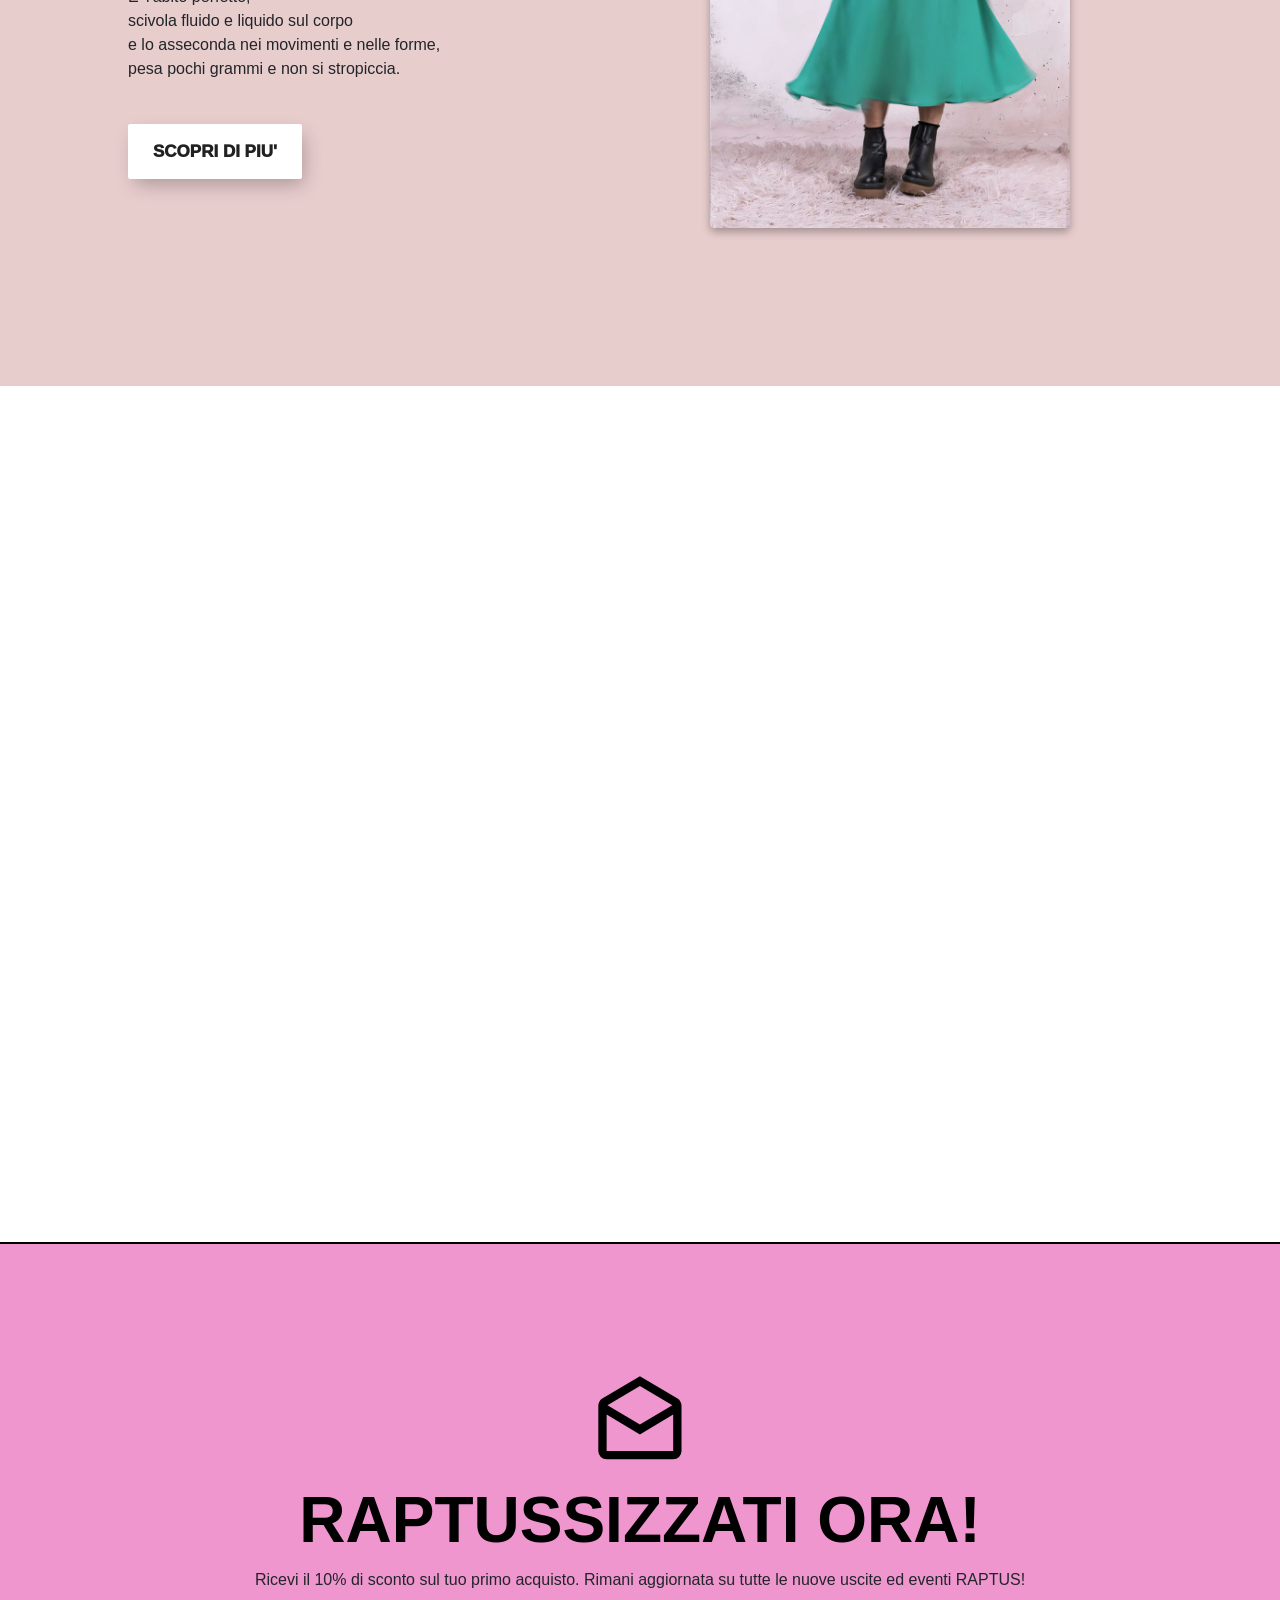
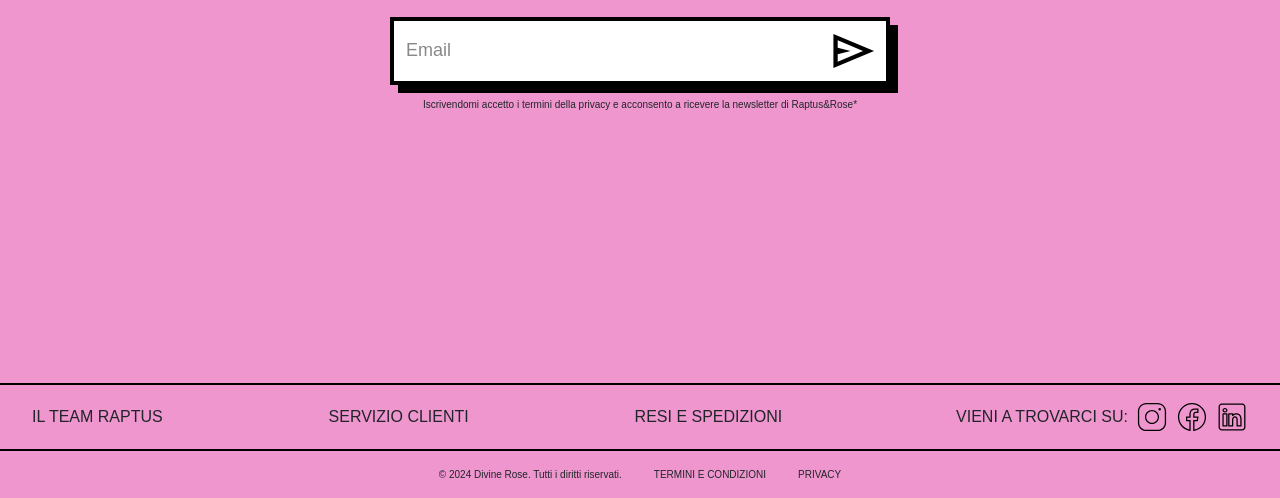
==== commit 4d80df8d: "email send button" ====
--- a/index.html
+++ b/index.html
@@ -448,7 +448,12 @@
             <div class="rap-title title-font-format-black">RAPTUSSIZZATI ORA!</div>
             <div class="rap-desc">Ricevi il 10% di sconto sul tuo primo acquisto. Rimani aggiornata su tutte le nuove uscite ed eventi RAPTUS!</div>
             <div class="email-container">
-                <input class="email" id="email" placeholder="Email"/>
+                <div class="email" id="email">
+                    <input class="email-box" placeholder="Email"/>
+                    <svg xmlns="http://www.w3.org/2000/svg" class="email-send px-2" id="email-send" viewBox="0 -960 960 960">
+                        <path d="M120-160v-640l760 320-760 320Zm80-120 474-200-474-200v140l240 60-240 60v140Zm0 0v-400 400Z"/>
+                    </svg>
+                </div>
             </div>
             <div class="email-privacy">Iscrivendomi accetto i termini della privacy e acconsento a ricevere la newsletter di Raptus&Rose*</div>
         </div>
--- a/styles.css
+++ b/styles.css
@@ -1312,17 +1312,15 @@
 
 .email-container {
     position: relative;
+    display: flex;
     width: 100%;
     max-width: 500px;
     padding-top: 2%;
 }
 
 .email {
-    width: 100%;
-    max-width: 500px;
-    height: 60px;
-    padding: 12px;
-    font-size: 18px;
+    display: flex;
+    width: 100%;
     color: #000;
     background-color: #fff;
     border: 4px solid #000;
@@ -1335,14 +1333,39 @@
 .email:hover {
     transform: translate(-4px, -4px);
     box-shadow: 12px 12px 0 #000;
-}  
-
-.email::placeholder {
+}
+
+.email-box {
+    height: 60px;
+    padding: 12px;
+    font-size: 18px;
+    width: 100%;
+    border: 0;
+}
+
+.email-box:focus {
+    outline: none;
+}
+
+.email-box::placeholder {
     color: #888;
 } 
-.email:focus::placeholder {
+.email-box:focus::placeholder {
     color: #fff;
 } 
+
+.email-send {
+    cursor: pointer;
+    fill: black;
+}
+
+.email-send:hover {
+    fill: var(--indian_pink);
+}
+
+  
+
+
 
 .email.visible {
     animation: typing 2s steps(30, end);
@@ -1361,6 +1384,10 @@
     font-weight: bold;
     letter-spacing: 1px;
     text-shadow: 0px 0px 0 #000;
+}
+
+.email-send {
+    height: 60px;
 }
 
 .email-privacy {
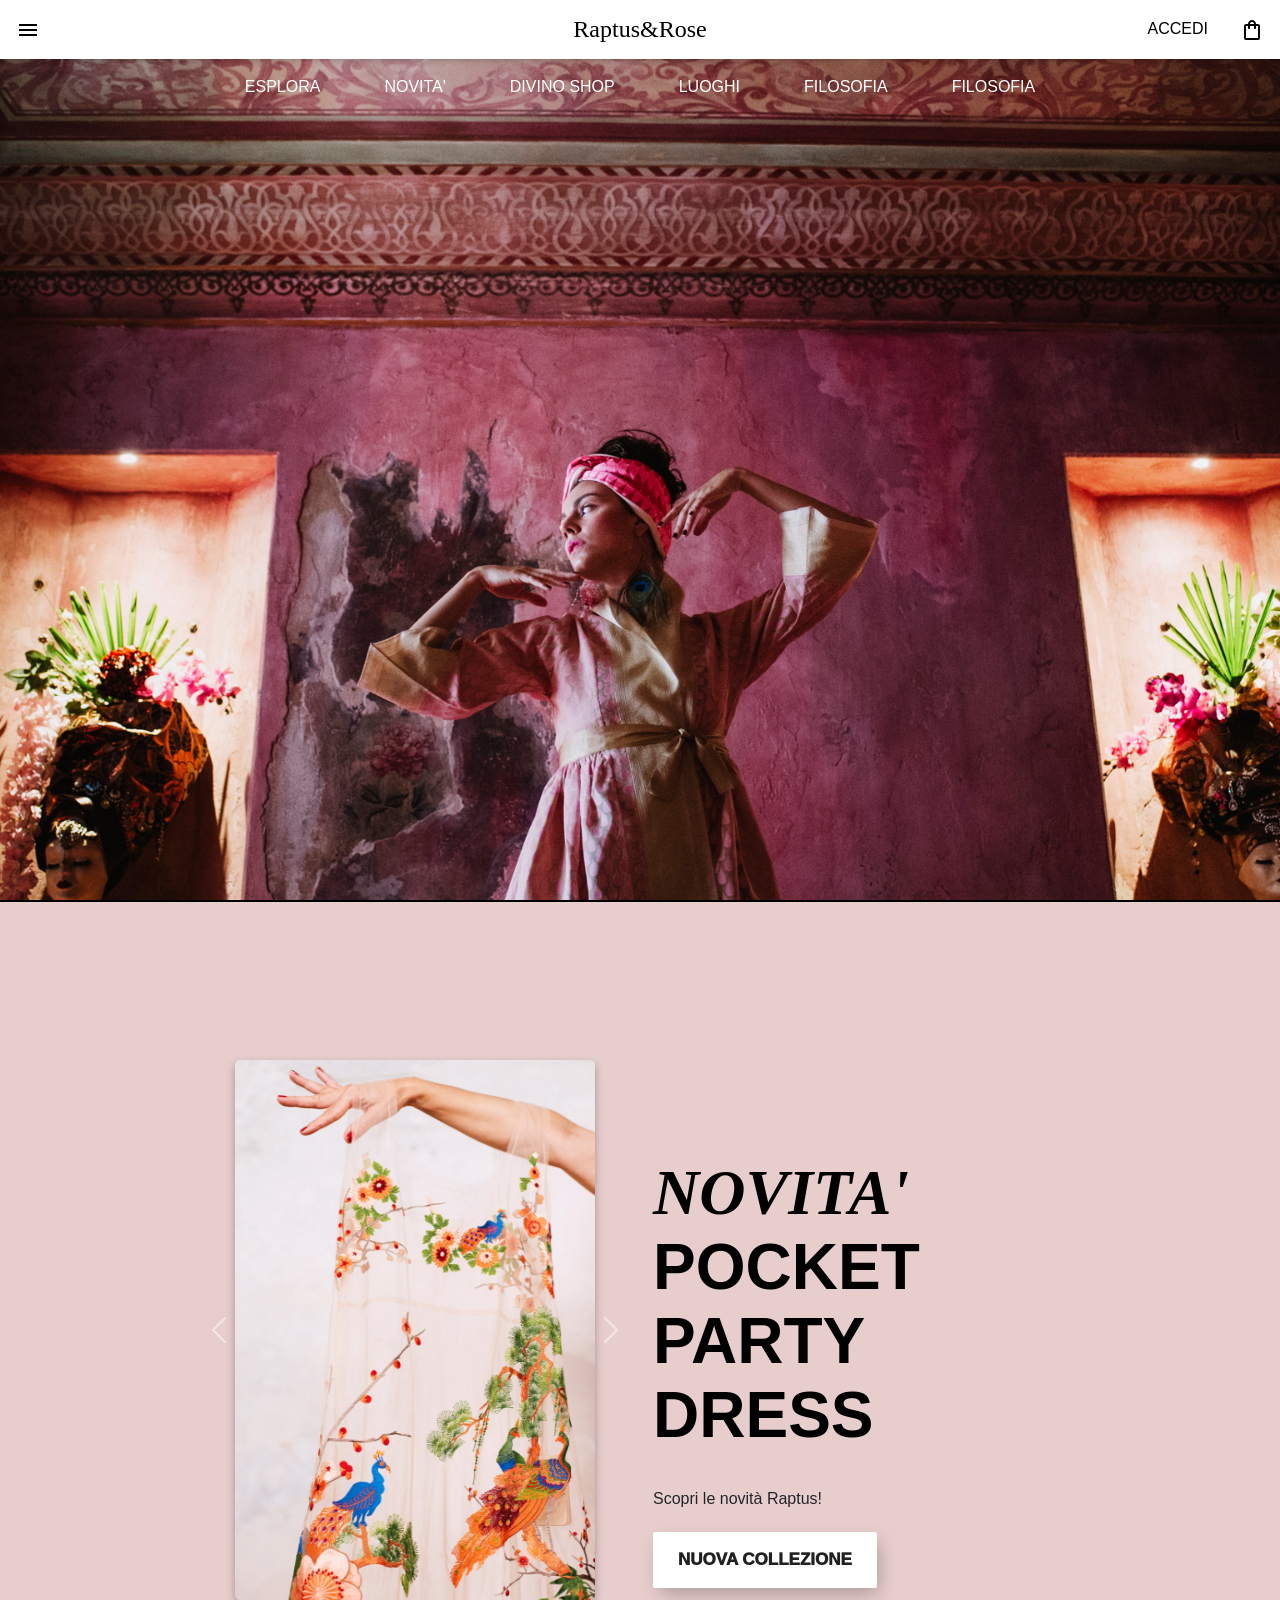
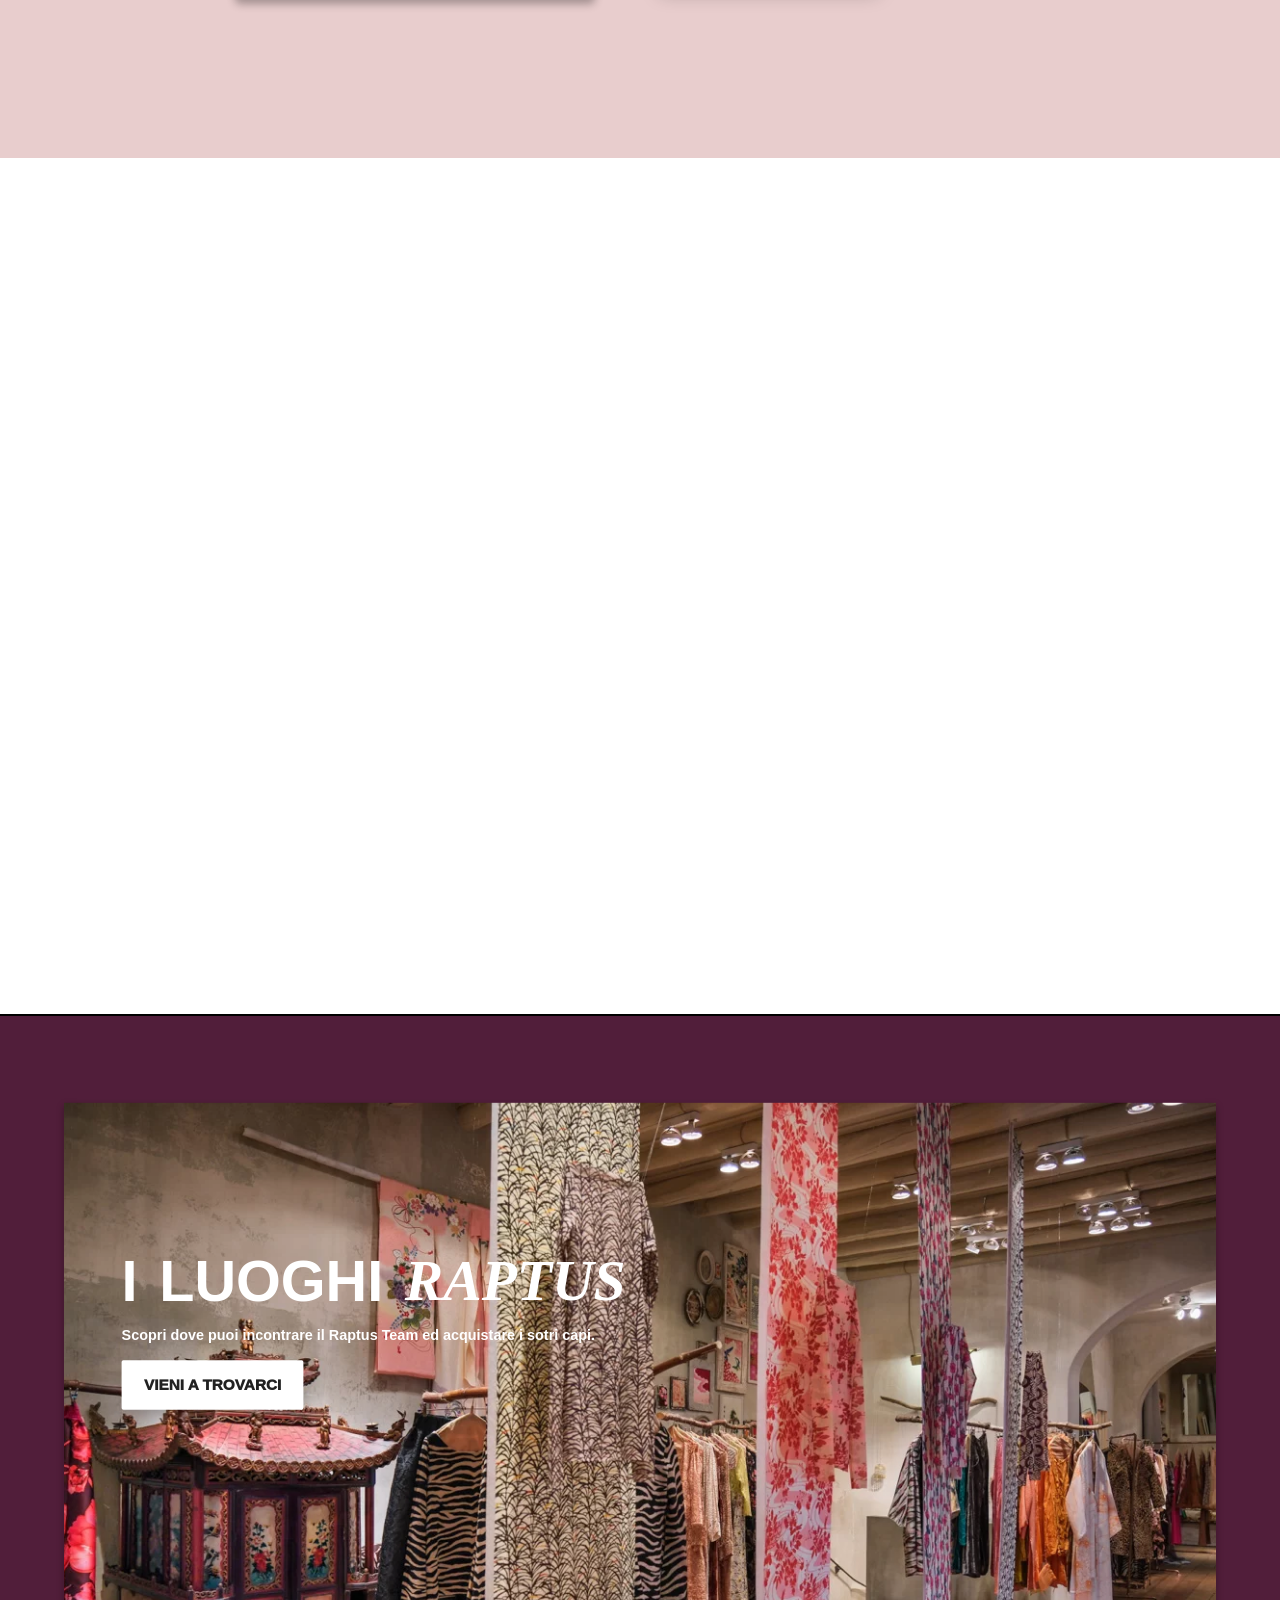
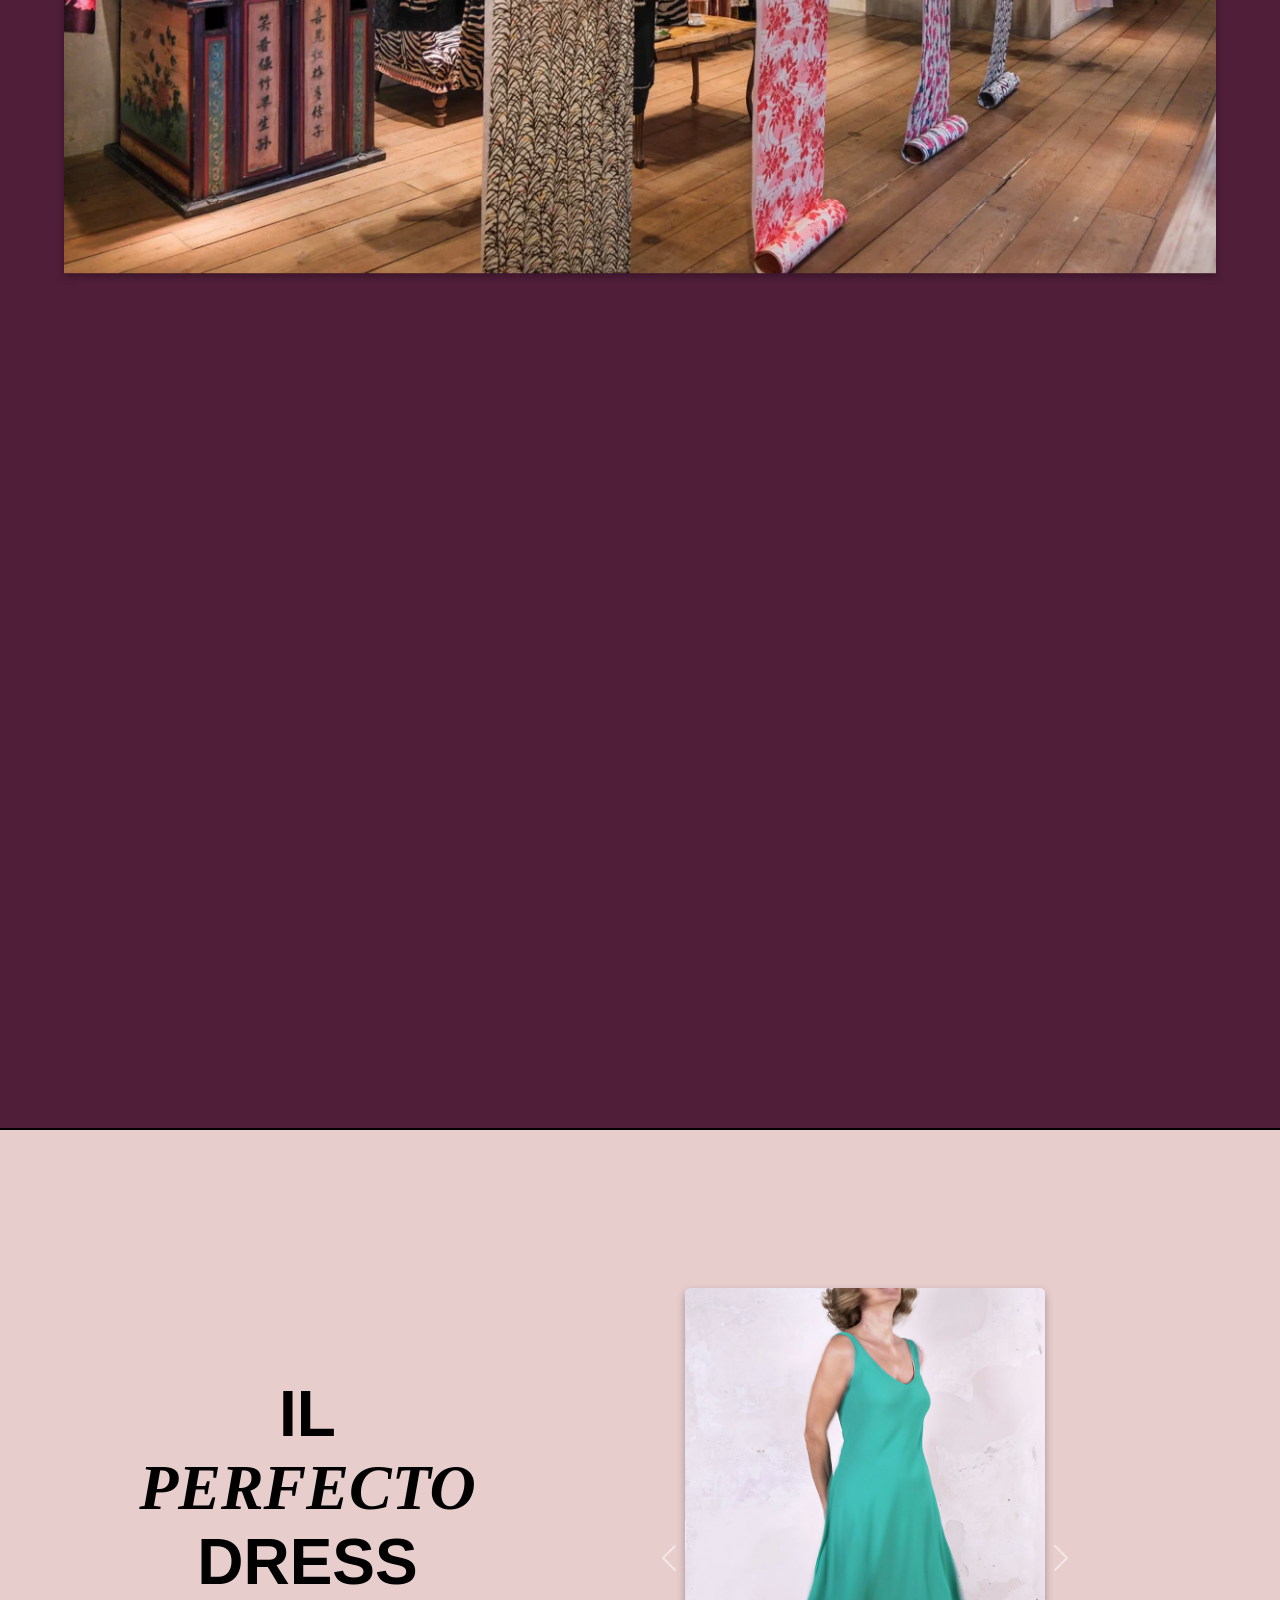
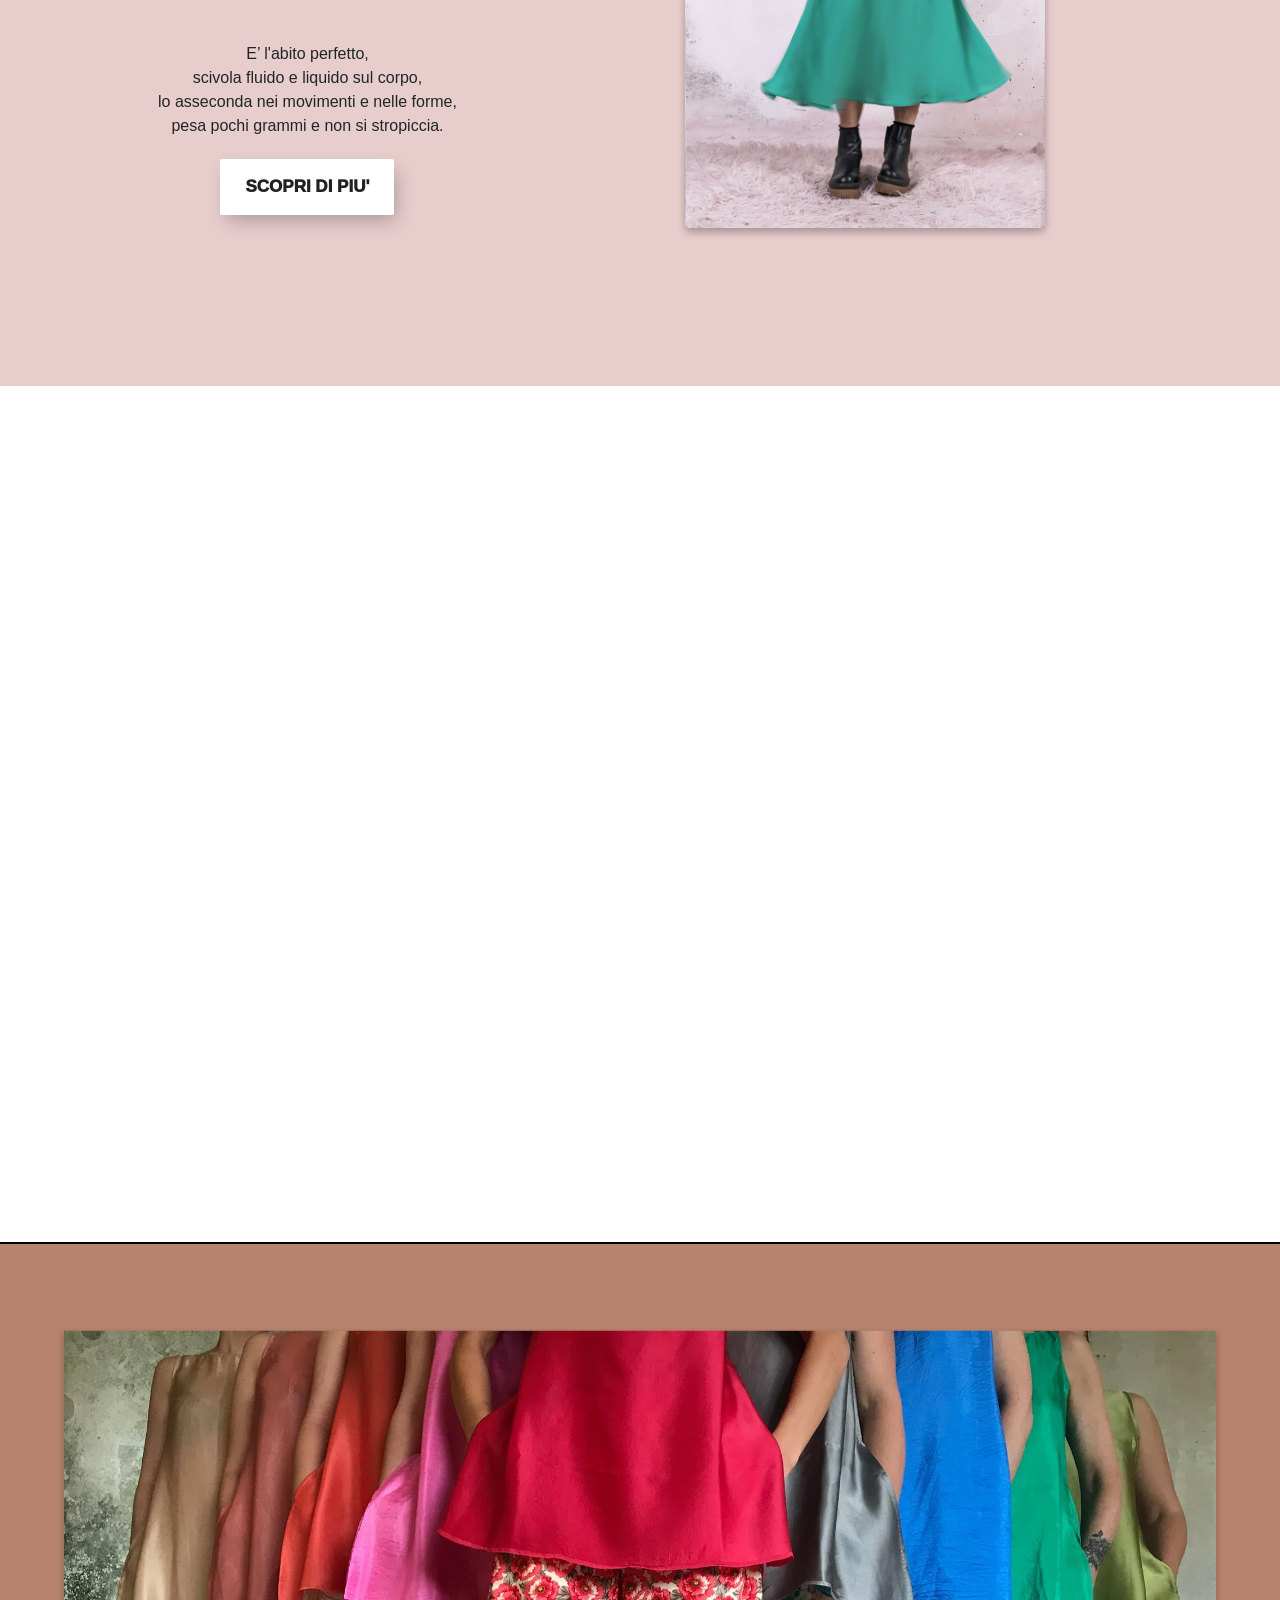
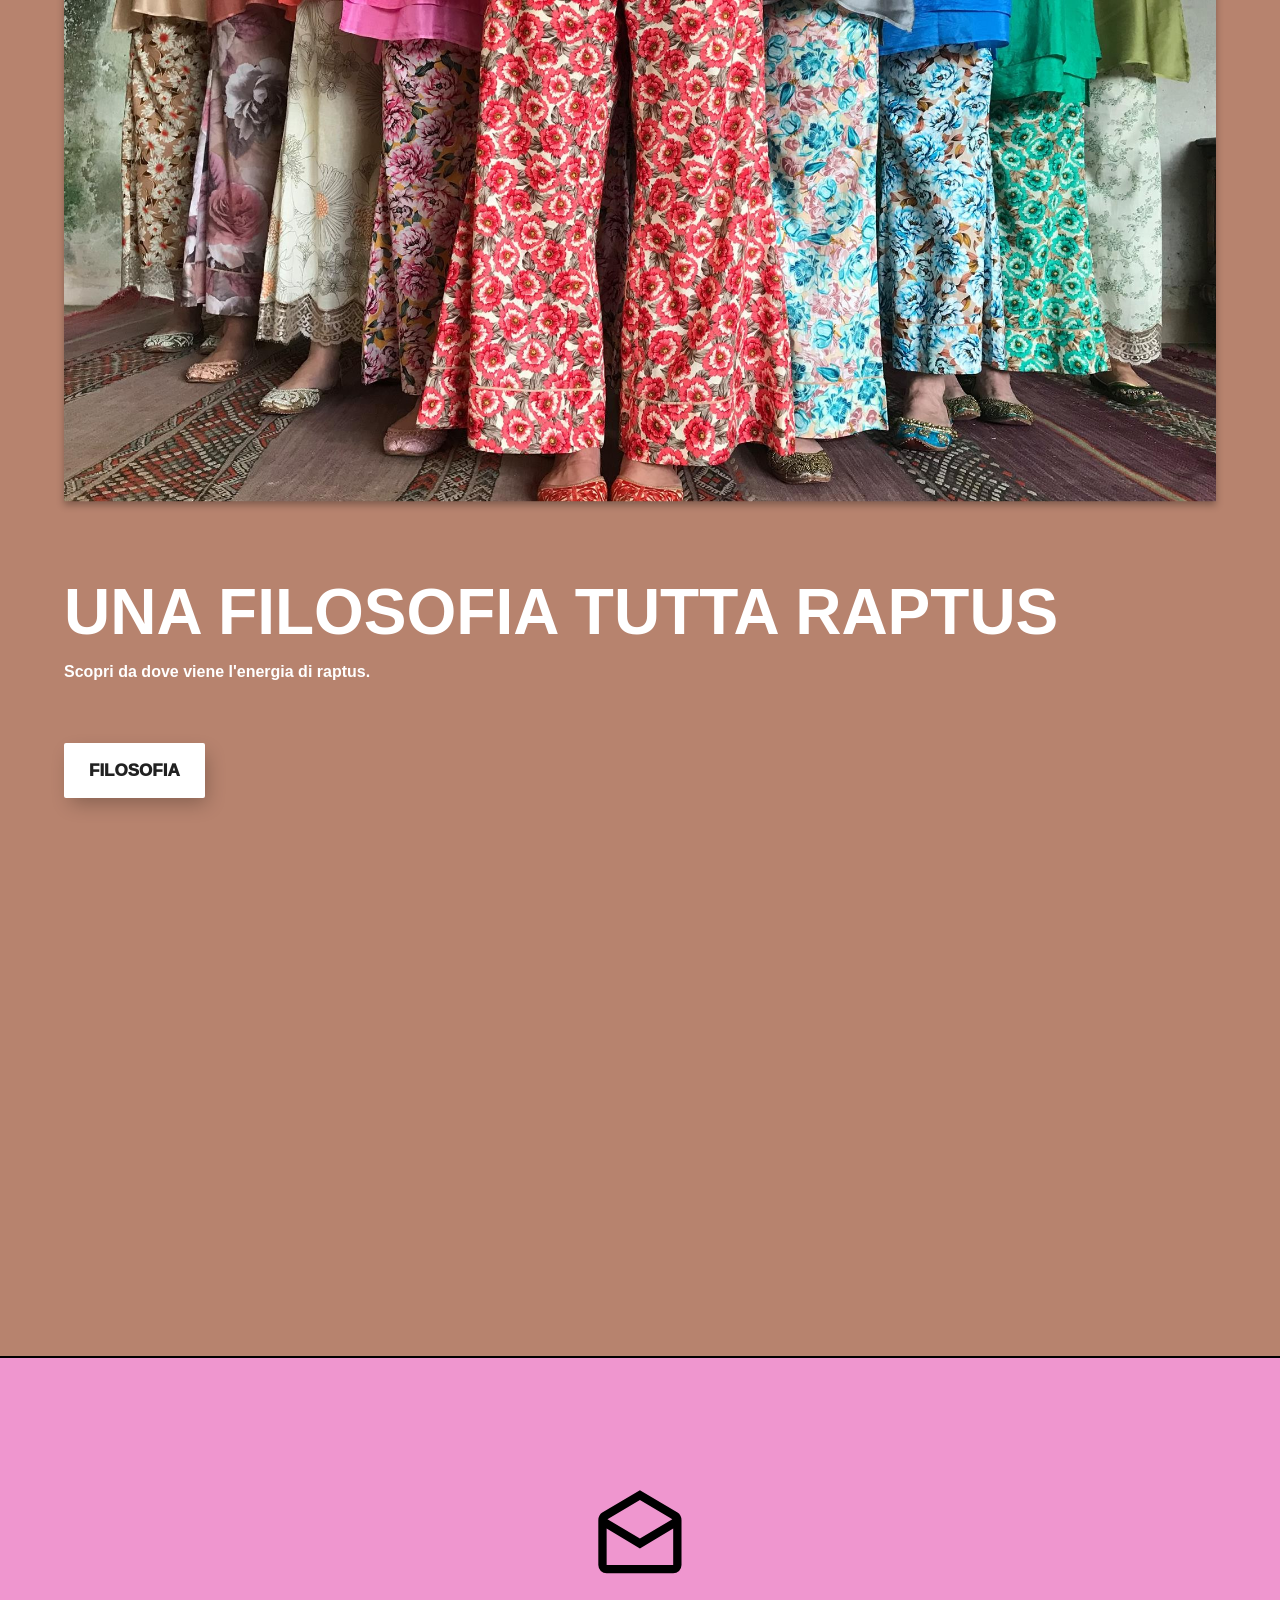
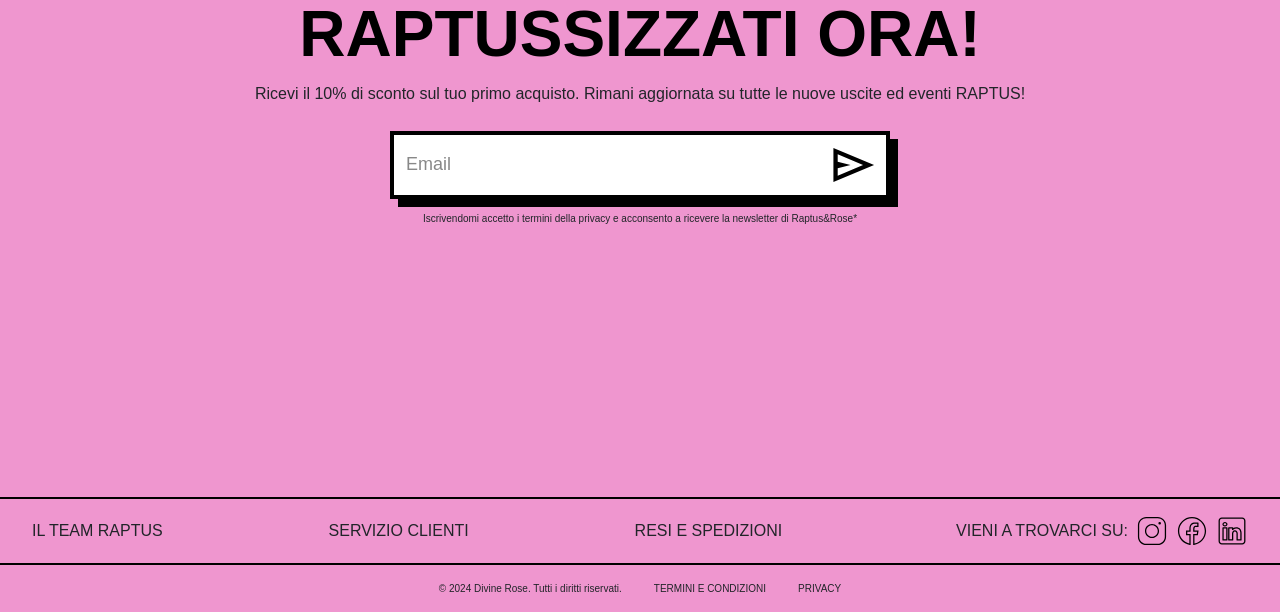
==== commit 0087bac3: "filosofia" ====
--- a/index.html
+++ b/index.html
@@ -123,6 +123,7 @@
     <div class="new-container top-border">
         <div class="new container no-header-height-full-width">
             <div class="row">
+
                 <div class="new-carousel-container col">
                     <div id="new-carousel" class="new-carousel carousel slide" >
         
@@ -137,36 +138,11 @@
                         </button>
         
                         <div class="carousel-inner" role="listbox">
-                            <div class="carousel-item new-item new-1 active">
-                                
-                            </div>
+                            <div class="carousel-item new-item new-1 active"></div>
                             
-                            <div class="carousel-item new-item new-2">
-    
-                            </div>
-    
-                            <div class="carousel-item new-item new-3">
-    
-                            </div>
-                            <!--
-                            <div class="carousel-item product-card">
-                                <div class="image-container">
-                                    <img src="images/ppd/pavonia_cover.jpg" alt="Product Image" class="main-image">
-                                    <img src="images/ppd/pavonia_1.jpg" alt="Product Image Hover" class="hover-image">
-                                </div>
-                                <div class="details">
-                                    <div class="product-title">Pocket Party Dress - Pavonia</div>
-                                    <div class="size-buttons">
-                                        <button class="size-btn" data-size="xs">XS</button>
-                                        <button class="size-btn" data-size="s">S</button>
-                                        <button class="size-btn" data-size="m">M</button>
-                                        <button class="size-btn" data-size="l">L</button>
-                                        <button class="size-btn" data-size="xl">XL</button>
-                                    </div>
-                                    <button class="add-to-cart">Quick Buy</button>
-                                </div>
-                            </div>
-                            -->
+                            <div class="carousel-item new-item new-2"></div>
+    
+                            <div class="carousel-item new-item new-3"></div>
                         </div>
         
                         <button
@@ -178,12 +154,12 @@
                             <span class="carousel-control-next-icon" aria-hidden="true"></span>
                             <span class="visually-hidden">Next</span>
                         </button>
-        
-                    </div>
-                    
+
+                    </div>
                 </div>
     
                 <div class="new-text col">
+
                     <div class="new-title title-font-format-black">
                         <p class="new-title-seg new-title-main">NOVITA'</p>
                         <p class="new-title-seg">POCKET</p>
@@ -196,6 +172,7 @@
                     <div class="new-button-container">
                         <button class="button-1">NUOVA COLLEZIONE</button>
                     </div>
+
                 </div>
             </div>
 
@@ -299,15 +276,22 @@
     <div class="luoghi top-border">
         <div class="luoghi-content">
             <div class="luoghi-image-container">
-                <div class="luoghi-image"></div>
-            </div>
-            <div class="luoghi-text">
-                <div class="luoghi-title title-font-format-white">I luoghi RAPTUS</div>
-                <div class="luoghi-desc standard-font-format-white">Scopri dove puoi incontrare il Raptus Team ed acquistare i sotri capi</div>
-                <div class="luoghi-button-container">
-                    <button class="button-1">LUOGHI</button>
-                </div>
-            </div>
+                <div class="luoghi-image">
+                    <div class="luoghi-text">
+                        <div class="luoghi-title title-font-format-white">
+                            <p class="m-0">I</p>
+                            <p class="m-0 px-4">LUOGHI</p>
+                            <p class="bod-ital m-0">RAPTUS</p>
+                        </div>
+                        <div class="luoghi-desc standard-font-format-white">Scopri dove puoi incontrare il Raptus Team ed acquistare i sotri capi.</div>
+                        <div class="luoghi-button-container">
+                            <button class="button-1">VIENI A TROVARCI</button>
+                        </div>
+                    </div>
+                </div>
+            </div>
+
+            <div class="placeholder"></div>
         </div>
     </div>
 
@@ -383,60 +367,79 @@
     </div>
 
     <div class="perfecto-container top-border">
-        <div class="perfecto-1 no-header-height-full-width">
-            <div class="perfecto-text">
-                <div class="perfecto-title title-font-format-black">
-                    <p class="perf-title">IL</p>
-                    <p class="perf-title">PERFECTO</p>
-                    <p class="perf-title">DRESS</p>
-                </div>
-                <div class="perfecto-desc">
-                    <p>E’ l'abito perfetto,</p>
-                    <p>scivola fluido e liquido sul corpo </p>
-                    <p>e lo asseconda nei movimenti e nelle forme,</p>
-                    <p>pesa pochi grammi e non si stropiccia.</p>
-                </div>
-                <div class="perfecto-button-container">
-                    <button class="button-1">SCOPRI DI PIU'</button>
-                </div>
-            </div>
-            <div class="carousel-container">
-                <div id="perfecto-carousel" class="perfecto-carousel carousel slide" >
-    
-                    <button
-                        class="carousel-control-prev"
-                        type="button"
-                        data-bs-target="#perfecto-carousel"
-                        data-bs-slide="prev"
-                    >
-                        <span class="carousel-control-prev-icon" aria-hidden="true"></span>
-                        <span class="visually-hidden">Previous</span>
-                    </button>
-    
-                    <div class="carousel-inner" role="listbox">
-                        <div class="carousel-item perf-item-1 perf-1 active"></div>
-                        
-                        <div class="carousel-item perf-item-1 perf-2"></div>
-
-                        <div class="carousel-item perf-item-1 perf-3"></div>
-                    </div>
-    
-                    <button
-                        class="carousel-control-next"
-                        type="button"
-                        data-bs-target="#perfecto-carousel"
-                        data-bs-slide="next"
-                    >
-                        <span class="carousel-control-next-icon" aria-hidden="true"></span>
-                        <span class="visually-hidden">Next</span>
-                    </button>
-    
-                </div>
-                
+        <div class="perfecto-1 container no-header-height-full-width">
+            <div class="row">
+
+                <div class="perfecto-text col">
+                    <div class="perfecto-title title-font-format-black">
+                        <p class="perf-title">IL</p>
+                        <p class="perf-title perf-title-main">PERFECTO</p>
+                        <p class="perf-title">DRESS</p>
+                    </div>
+                    <div class="perfecto-desc">
+                        <p>E’ l'abito perfetto,</p>
+                        <p>scivola fluido e liquido sul corpo, </p>
+                        <p>lo asseconda nei movimenti e nelle forme,</p>
+                        <p>pesa pochi grammi e non si stropiccia.</p>
+                    </div>
+                    <div class="perfecto-button-container">
+                        <button class="button-1">SCOPRI DI PIU'</button>
+                    </div>
+                </div>
+
+                <div class="carousel-container col">
+                    <div id="perfecto-carousel" class="perfecto-carousel carousel slide" >
+        
+                        <button
+                            class="carousel-control-prev"
+                            type="button"
+                            data-bs-target="#perfecto-carousel"
+                            data-bs-slide="prev"
+                        >
+                            <span class="carousel-control-prev-icon" aria-hidden="true"></span>
+                            <span class="visually-hidden">Previous</span>
+                        </button>
+        
+                        <div class="carousel-inner" role="listbox">
+                            <div class="carousel-item perf-item-1 perf-1 active"></div>
+                            
+                            <div class="carousel-item perf-item-1 perf-2"></div>
+    
+                            <div class="carousel-item perf-item-1 perf-3"></div>
+                        </div>
+        
+                        <button
+                            class="carousel-control-next"
+                            type="button"
+                            data-bs-target="#perfecto-carousel"
+                            data-bs-slide="next"
+                        >
+                            <span class="carousel-control-next-icon" aria-hidden="true"></span>
+                            <span class="visually-hidden">Next</span>
+                        </button>
+        
+                    </div>
+                    
+                </div>
             </div>
         </div>
     
         <div class="placeholder"></div>
+    </div>
+
+    <div class="filosofia top-border">
+        <div class="filo-content">
+            <div class="filo-image-container">
+                <div class="filo-image"></div>
+            </div>
+            <div class="filo-text">
+                <div class="filo-title title-font-format-white">UNA FILOSOFIA TUTTA RAPTUS</div>
+                <div class="filo-desc standard-font-format-white">Scopri da dove viene l'energia di raptus.</div>
+                <div class="filo-button-container">
+                    <button class="button-1">FILOSOFIA</button>
+                </div>
+            </div>
+        </div>
     </div>
     
     <footer class="footer no-header-height-full-width">
--- a/styles.css
+++ b/styles.css
@@ -22,6 +22,14 @@
     
 }
 
+body {
+    background: var(--background_01);
+    font-family: Arial, sans-serif;
+    margin: 0;
+    padding: 0;
+    box-sizing: border-box;
+}
+
 /* FORMATTING */
 .standard-font-format-black {
     font: var(--standard_font);
@@ -72,12 +80,9 @@
     pointer-events: none;
 }
 
-body {
-    background: var(--background_01);
-    font-family: Arial, sans-serif;
-    margin: 0;
-    padding: 0;
-    box-sizing: border-box;
+.bod-ital {
+    font-family: 'LibreBodoni-Regular', serif;
+    font-style: italic;
 }
 
 /* BUTTON STILES */
@@ -124,15 +129,20 @@
 /* ANIMATIONS */
 
 @keyframes fade-in-bot {
-    contain 10% { opacity: 0; top: 5%; }
+    contain 10% { opacity: 0; top: 10%; }
     contain 40% { opacity: 1; top: 0; }
     exit 100% { opacity: 1; top: 0; }
 }
 
 @keyframes fade-in-bot-delayed {
-    contain 10% { opacity: 0; top: 5%; }
-    contain 40% { opacity: 0; top: 5%; }
+    contain 10% { opacity: 0; top: 10%; }
+    contain 40% { opacity: 0; top: 10%; }
     contain 80% { opacity: 1; top: 0; }
+    exit 100% { opacity: 1; top: 0; }
+}
+
+@keyframes fade-in-bot-late {
+    contain 70% { opacity: 0; top: 10%; }
     exit 100% { opacity: 1; top: 0; }
 }
 
@@ -850,10 +860,9 @@
 .new-desc {
     line-height: 0.5;
     position: relative;
-    top: 5%;
+    top: 10%;
     display: flex;
     flex-direction: column;
-    align-content: left;
     justify-content: center;
     padding-top: 3%;
     opacity: 0;
@@ -863,7 +872,7 @@
 
 .new-button-container {
     position: relative;
-    top: 5%;
+    top: 10%;
     display: flex;
     align-content: center;
     justify-content: left;
@@ -880,7 +889,7 @@
 
 .new-title-seg {
     position: relative;
-    top: 5%;
+    top: 10%;
     margin: 0;
     opacity: 0;
     animation: fade-in-bot ease-in-out forwards;
@@ -997,7 +1006,8 @@
 }
 
 .luoghi-text {
-    display: flexbox;
+    display: flex;
+    flex-direction: column;
     position: relative;  
     height: calc(100vh - 2.75rem);
 
@@ -1005,29 +1015,32 @@
 
 .luoghi-title {
     position: relative;
+    top: 10%;
+    display: flex;
     padding: 0 5%;
     padding-top: 5%;
     opacity: 0;
-    animation: fade-in-bot ease-in-out forwards;
+    animation: fade-in-bot-late ease-in-out forwards;
     animation-timeline: view();
 }
 
 .luoghi-desc {
     position: relative;
+    top: 10%;
     padding: 0 5%;
     padding-bottom: 1rem;
     opacity: 0;
-    animation: fade-in-bot ease-in-out forwards;
+    animation: fade-in-bot-late ease-in-out forwards;
     animation-timeline: view();
 }
 
 .luoghi-button-container {
     position: relative;
-    top: 5%;
+    top: 10%;
     padding: 0 5%;
     padding-bottom: 1rem;
     opacity: 0;
-    animation: fade-in-bot ease-in-out forwards;
+    animation: fade-in-bot-late ease-in-out forwards;
     animation-timeline: view();
 }
 
@@ -1098,9 +1111,12 @@
 .perfecto-1 {
     background: var(--cipria);
     position: relative;
-    display: flex;
+    display: grid;
     align-items: center;
-    animation: perfecto-1 linear forwards;
+    padding: 0;
+    margin: 0;
+    max-width: 100%;
+    animation: new linear forwards;
     animation-timeline: view();
     animation-range-start: contain;
     animation-range-end: exit calc(100% - 2.75rem);
@@ -1111,7 +1127,13 @@
 }
 
 .perfecto-text {
-    padding-left: 10%;
+    position: relative;
+    display: flex;
+    flex-direction: column;
+    width: 100%;
+    padding: 0;
+    padding-right: 2%;
+    justify-content: center;
 }
 
 .perfecto-title {
@@ -1125,12 +1147,12 @@
 .perfecto-desc {
     line-height: 0.5;
     position: relative;
-    top: 5%;
+    top: 10%;
     display: flex;
     flex-direction: column;
-    align-content: left;
+    text-align: center;
     justify-content: center;
-    padding-top: 10%;
+    padding-top: 3%;
     opacity: 0;
     animation: fade-in-bot-delayed ease-in-out forwards;
     animation-timeline: view();
@@ -1138,51 +1160,47 @@
 
 .perfecto-button-container {
     position: relative;
-    top: 5%;
+    top: 10%;
+    display: flex;
+    align-content: center;
+    justify-content: center;
+    padding-top: 2%;
+    opacity: 0;
+    animation: fade-in-bot-delayed ease-in-out forwards;
+    animation-timeline: view();
+}
+
+.perf-title-main {
+    font-family: 'LibreBodoni-Regular', serif;
+    font-style: italic;
+}
+
+.perf-title {
+    position: relative;
+    top: 10%;
+    margin: 0;
+    opacity: 0;
+    text-align: center;
+    animation: fade-in-bot ease-in-out forwards;
+    animation-timeline: view();
+}
+
+.carousel-container {
+    position: relative;
+    display: flex;
+    height: 100%;
+    width: 100%;
+    padding: 0;
+    justify-content: left;
+}
+
+.perfecto-carousel {
+    position: relative;
+    height: 100%;
+    width: 100%;
     display: flex;
     align-content: center;
     justify-content: left;
-    padding-top: 10%;
-    opacity: 0;
-    animation: fade-in-bot-delayed ease-in-out forwards;
-    animation-timeline: view();
-}
-
-.perf-title {
-    position: relative;
-    top: 5%;
-    margin: 0;
-    opacity: 0;
-    animation: fade-in-bot ease-in-out forwards;
-    animation-timeline: view();
-}
- /*
-
-@keyframes fade-in-bot-delayed {
-    contain 10% { opacity: 0; top: 5%; }
-    contain 40% { opacity: 0; top: 5%; }
-    contain 80% { opacity: 1; top: 0; }
-    exit 100% { opacity: 1; top: 0; }
-}
-
-*/
-
-.carousel-container {
-    position: relative;
-    display: block;
-    height: 100%;
-    width: 100%;
-    padding-left: 2%;
-}
-
-.perfecto-carousel {
-    position: relative;
-    height: 100%;
-    width: 100%;
-    display: inline-flex;
-    flex-wrap: wrap;
-    align-content: center;
-    justify-content: center;
 }
 
 .carousel-inner {
@@ -1199,6 +1217,7 @@
 
 .carousel-control-next, .carousel-control-prev {
     position: relative;
+    width: auto;
 }
 
 .perf-item-1 {
@@ -1279,6 +1298,86 @@
     .carousel-control-next, .carousel-control-prev {
         display: none;
     }
+}
+
+/* FILOSOFIA */
+.filosofia {
+    background: var(--tabacco);
+    position: relative;
+}
+
+.filo-content {
+    position: relative;
+}
+
+.filo-image-container {
+    display: block;
+    position: relative;
+    top: 2.75rem;
+    height: calc(100vh - 2.75rem);
+    width: 100%;
+    animation: luoghi-image-container linear forwards;
+    animation-timeline: view();
+    animation-range-start: contain;
+    animation-range-end: cover calc(100% - 5.5rem);
+}
+
+@keyframes luoghi-image-container {
+    to { transform: translateY(calc(100% - 2.75rem)); }
+}
+
+.filo-image {
+    position: relative;
+    height: 100%;
+    background-image: url('images/home0002.jpeg');
+    background-size: cover;
+    background-position: center;
+    background-repeat: no-repeat;
+    box-shadow: 0 4px 8px rgba(0, 0, 0, 0.3);
+    animation: luoghi-image linear forwards;
+    animation-timeline: view();
+    animation-range-start: contain;
+    animation-range-end: cover calc(70% - 5.5rem);
+    transform: scale(0.9);
+}
+
+@keyframes luoghi-image {
+    to { transform: scale(1); }
+}
+
+.filo-text {
+    display: flexbox;
+    position: relative;  
+    height: calc(100vh - 2.75rem);
+
+}
+
+.filo-title {
+    position: relative;
+    padding: 0 5%;
+    padding-top: 5%;
+    opacity: 0;
+    animation: fade-in-bot ease-in-out forwards;
+    animation-timeline: view();
+}
+
+.filo-desc {
+    position: relative;
+    padding: 0 5%;
+    padding-bottom: 1rem;
+    opacity: 0;
+    animation: fade-in-bot ease-in-out forwards;
+    animation-timeline: view();
+}
+
+.filo-button-container {
+    position: relative;
+    top: 5%;
+    padding: 0 5%;
+    padding-bottom: 1rem;
+    opacity: 0;
+    animation: fade-in-bot ease-in-out forwards;
+    animation-timeline: view();
 }
 
 /* FOOTER */
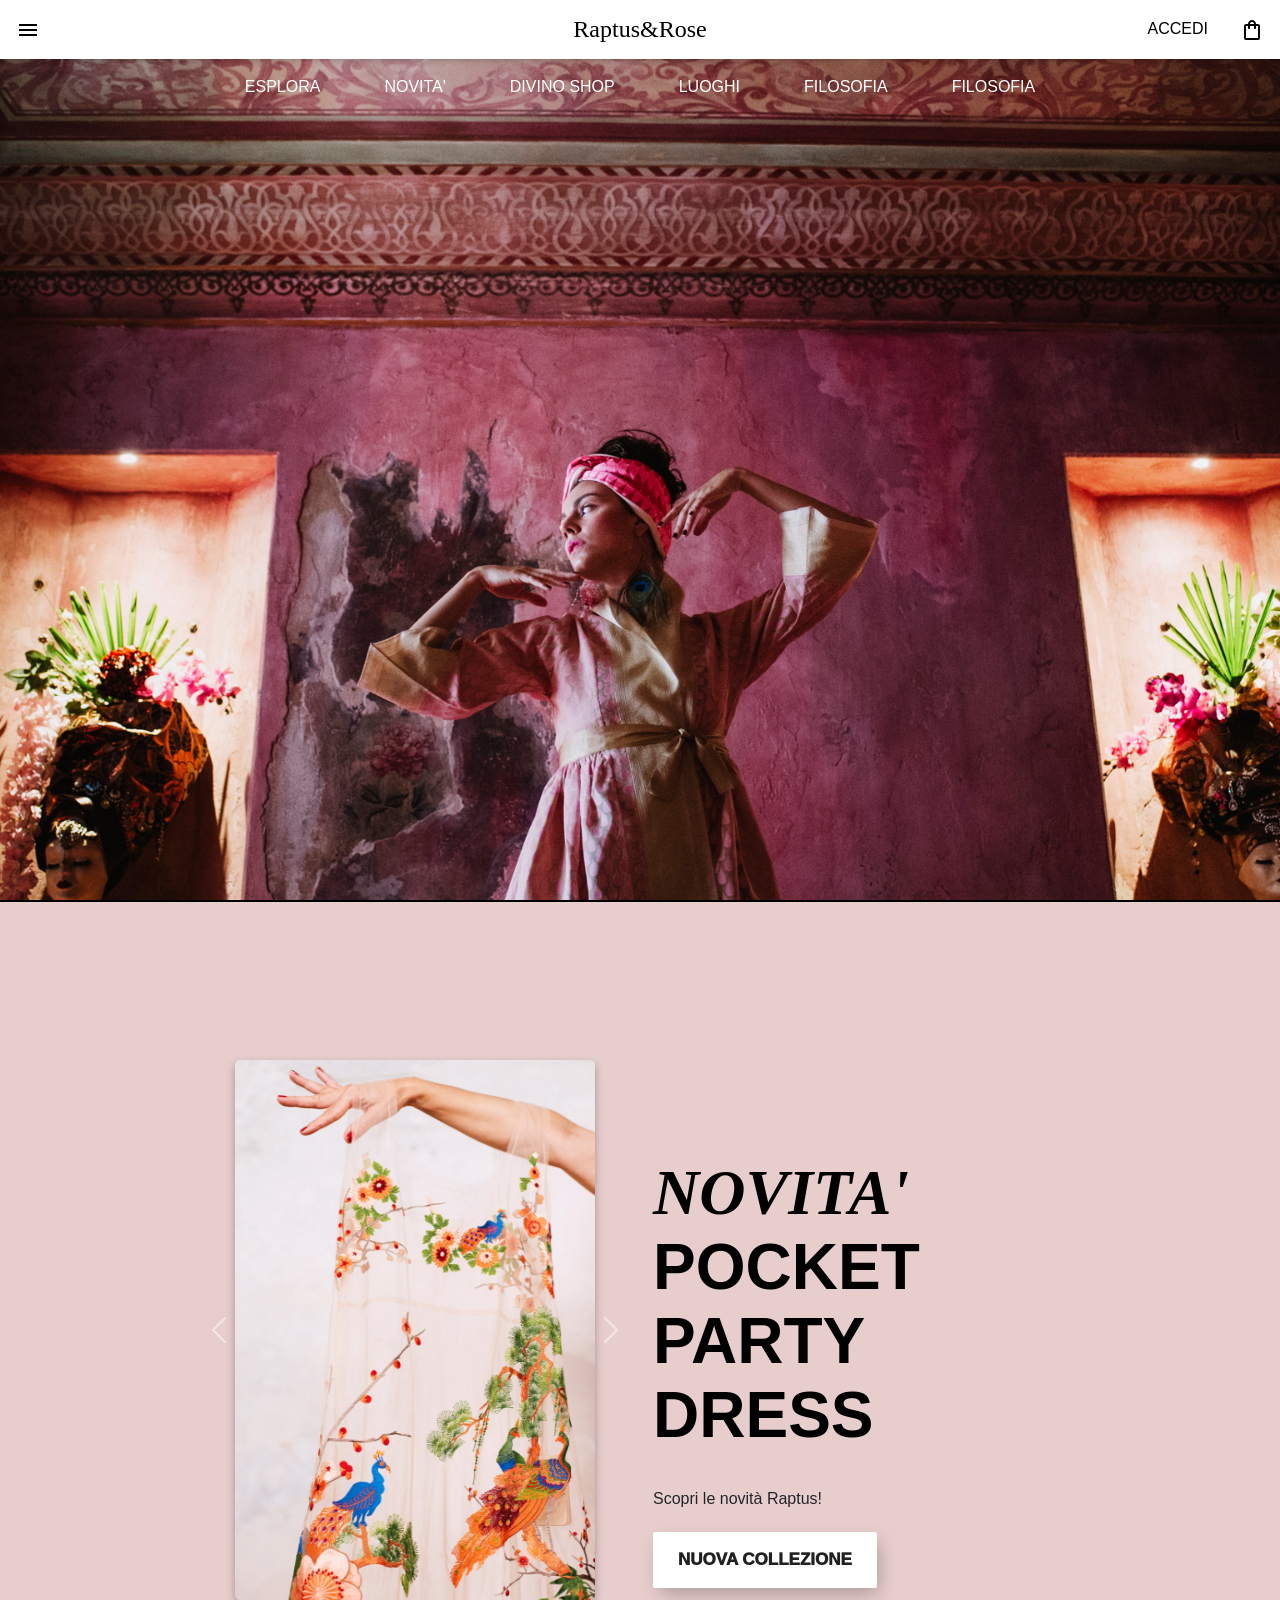
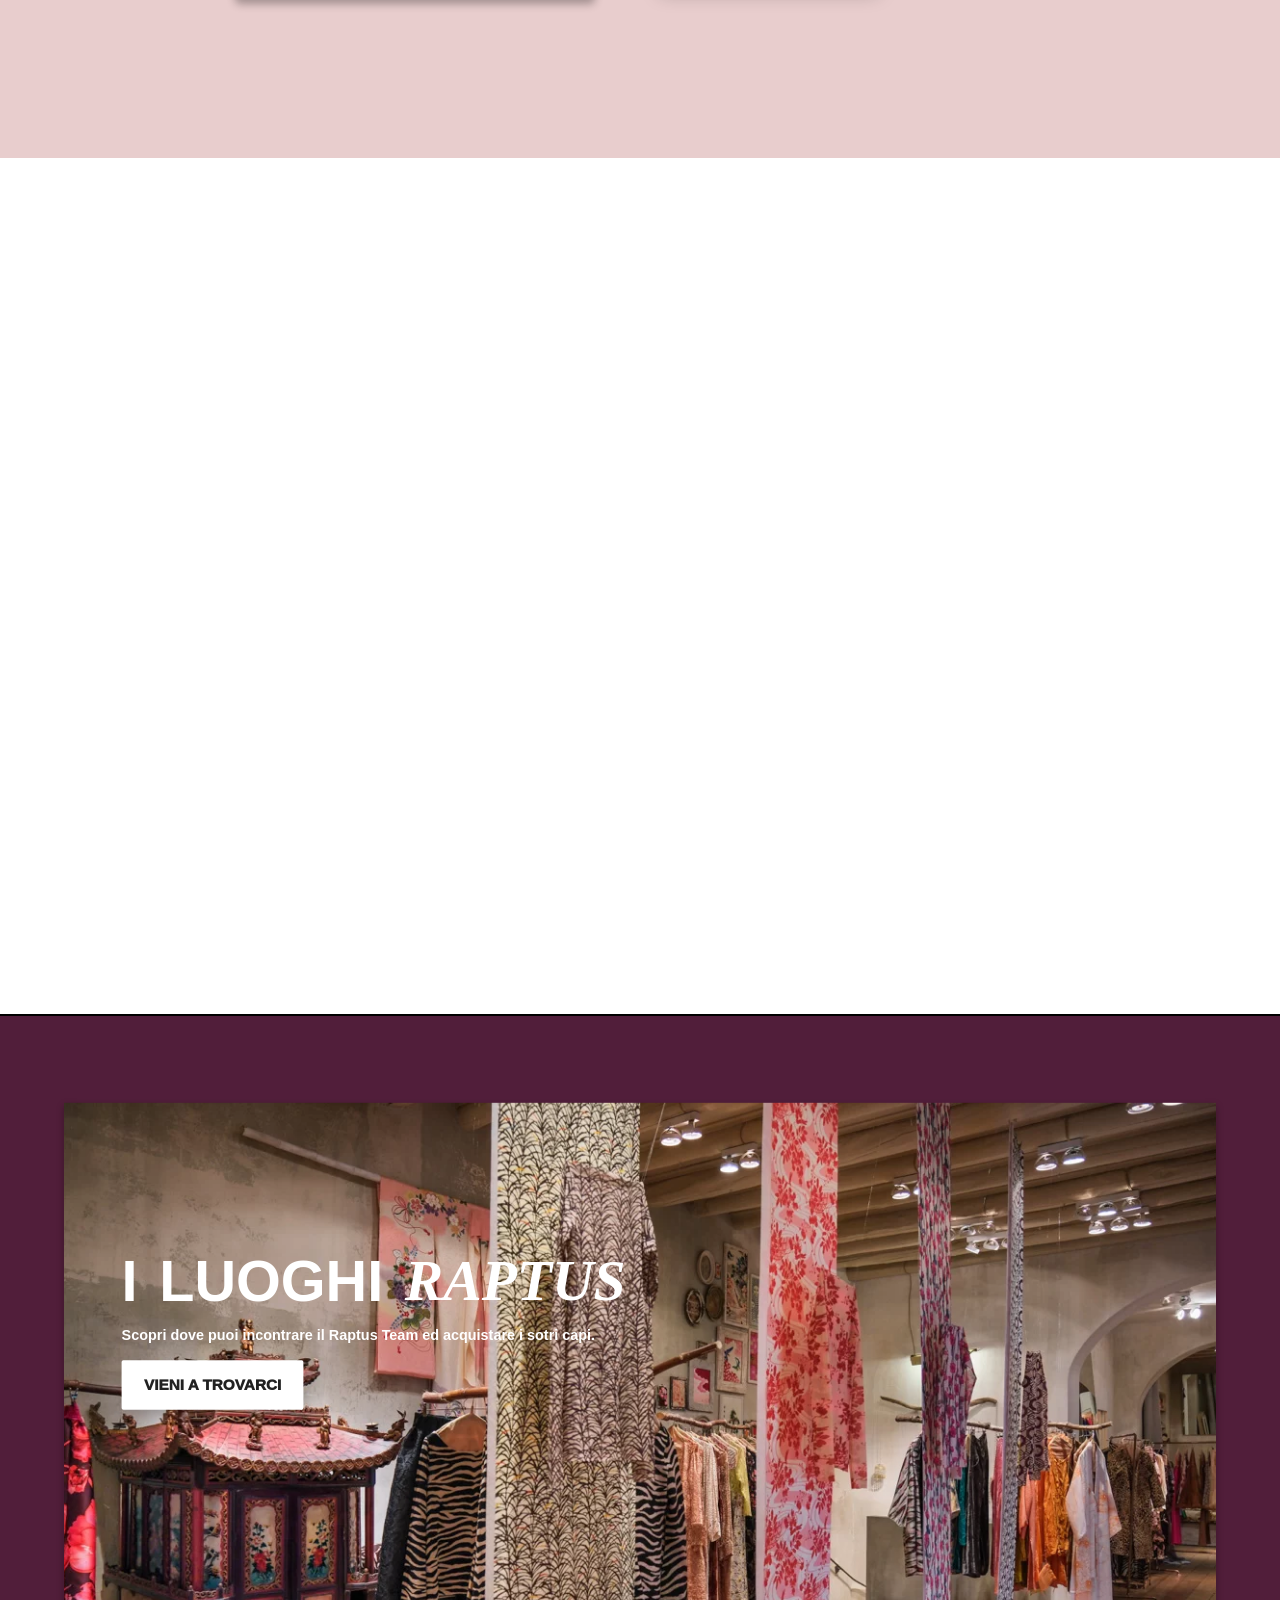
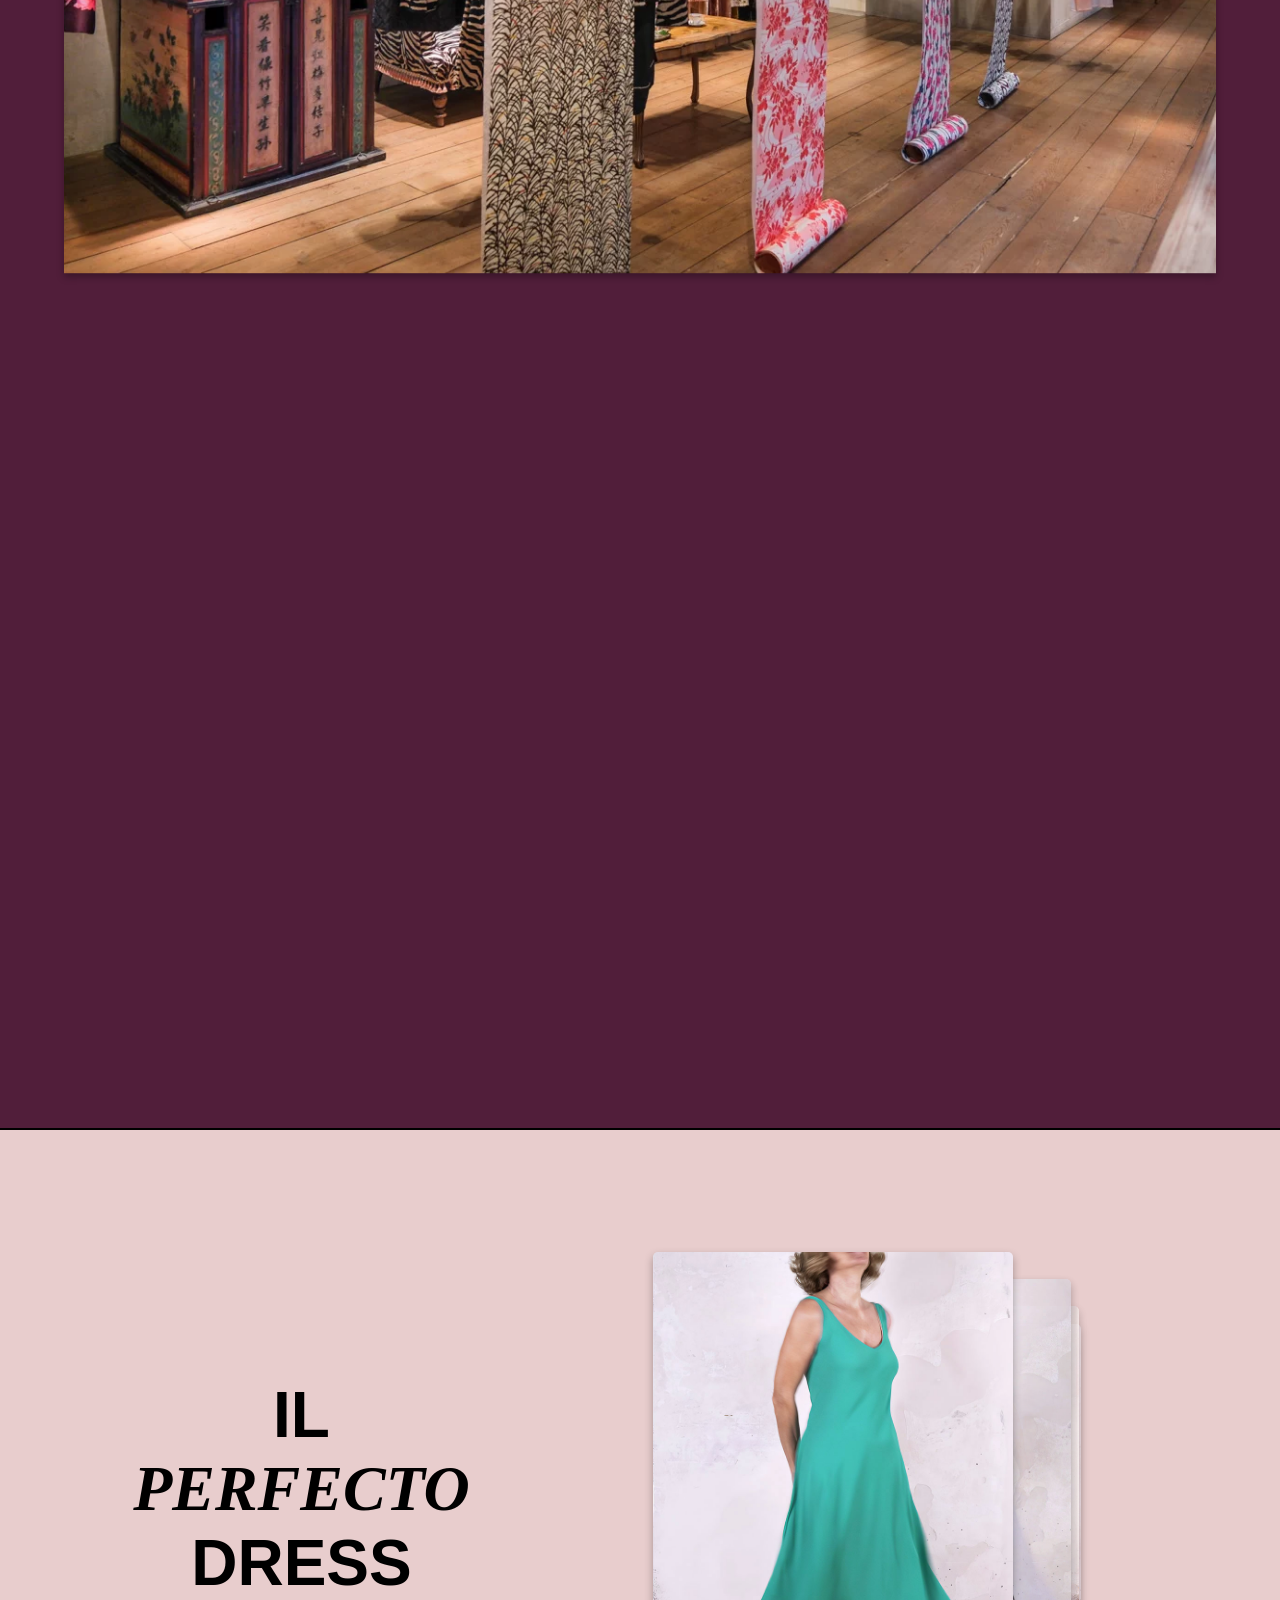
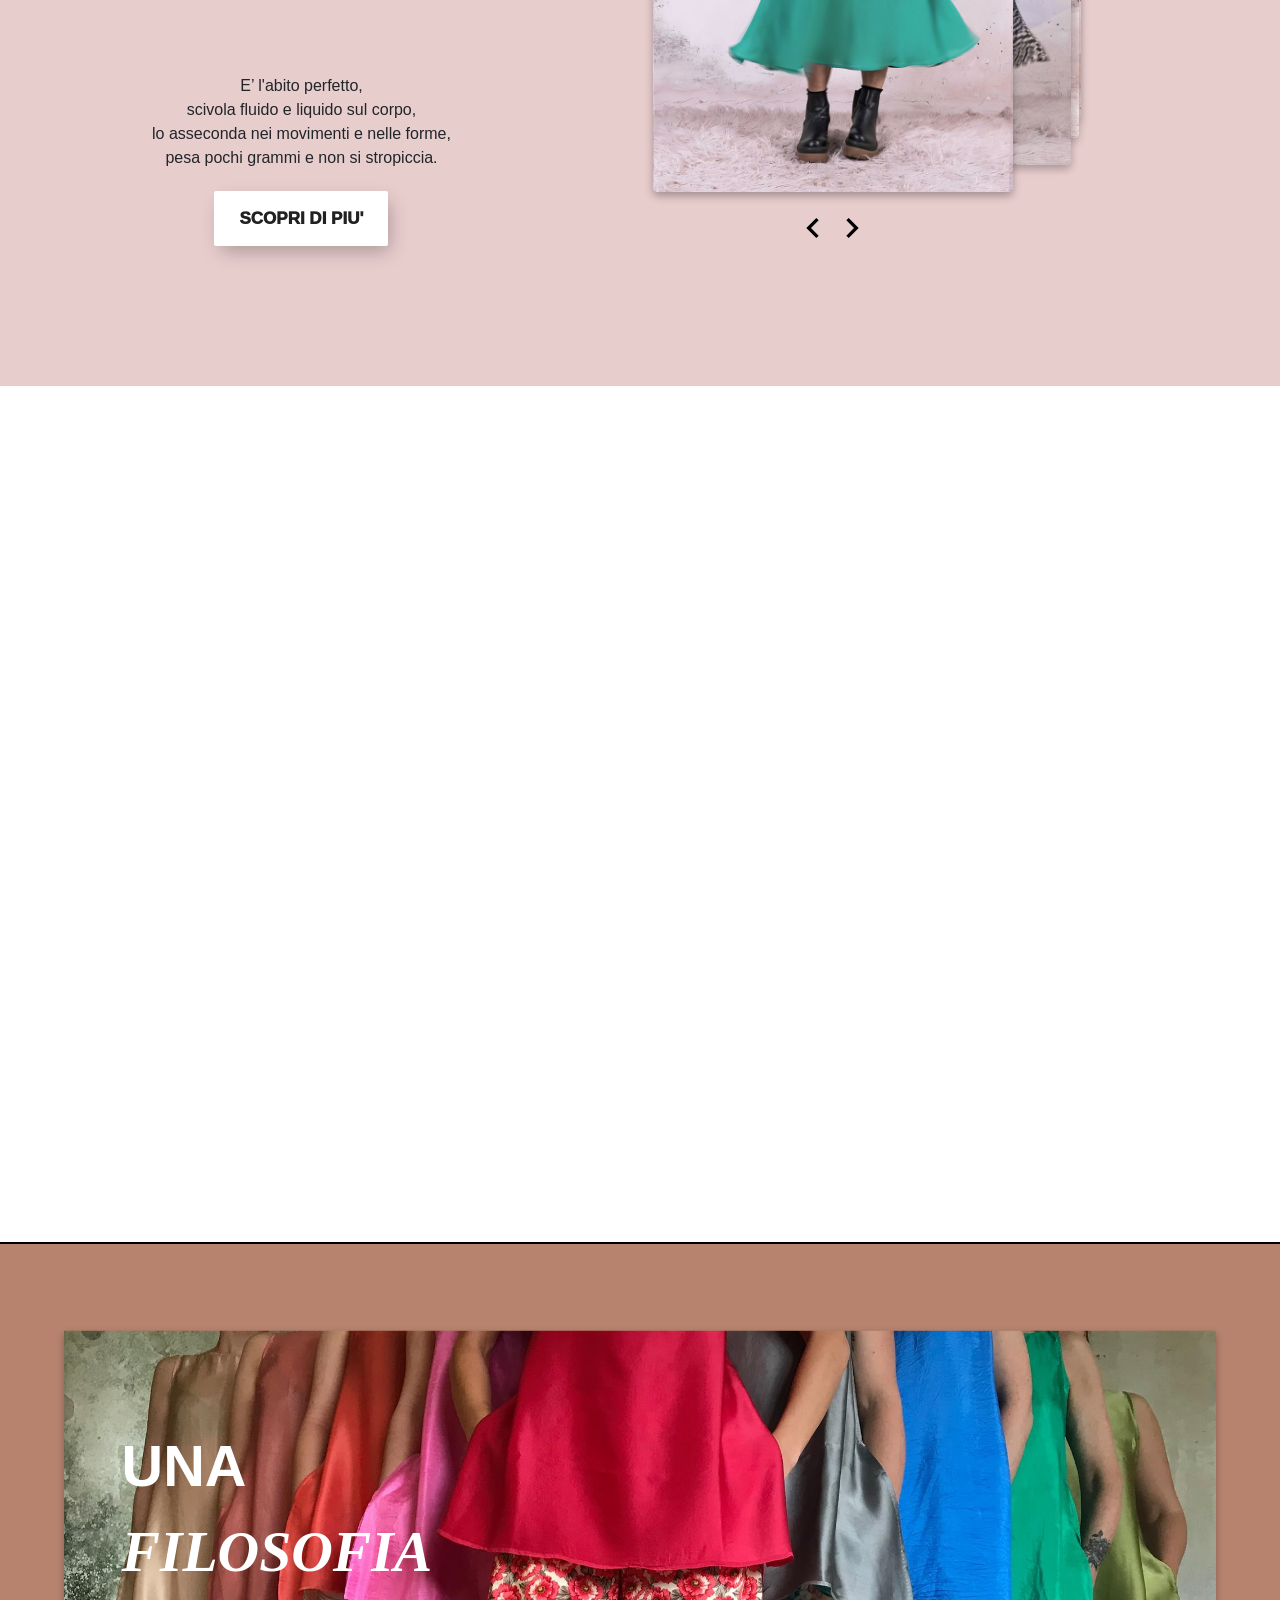
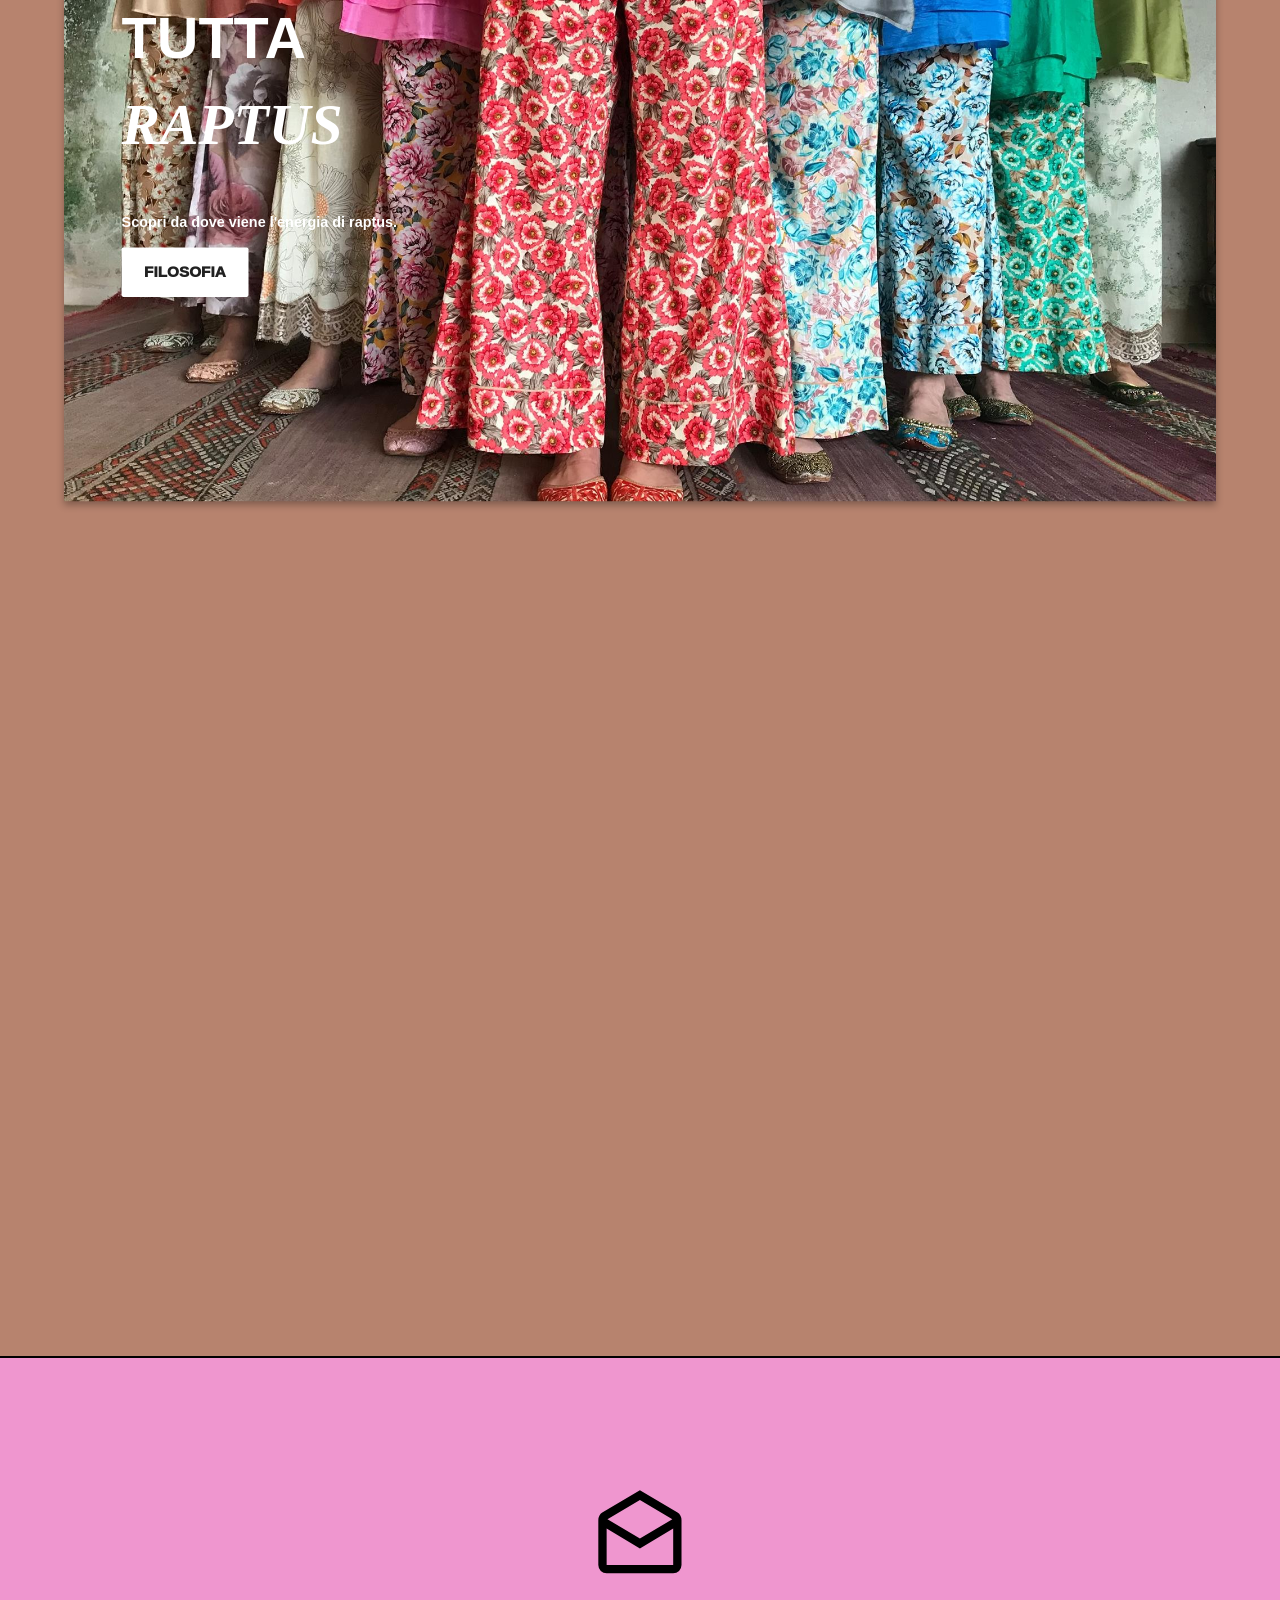
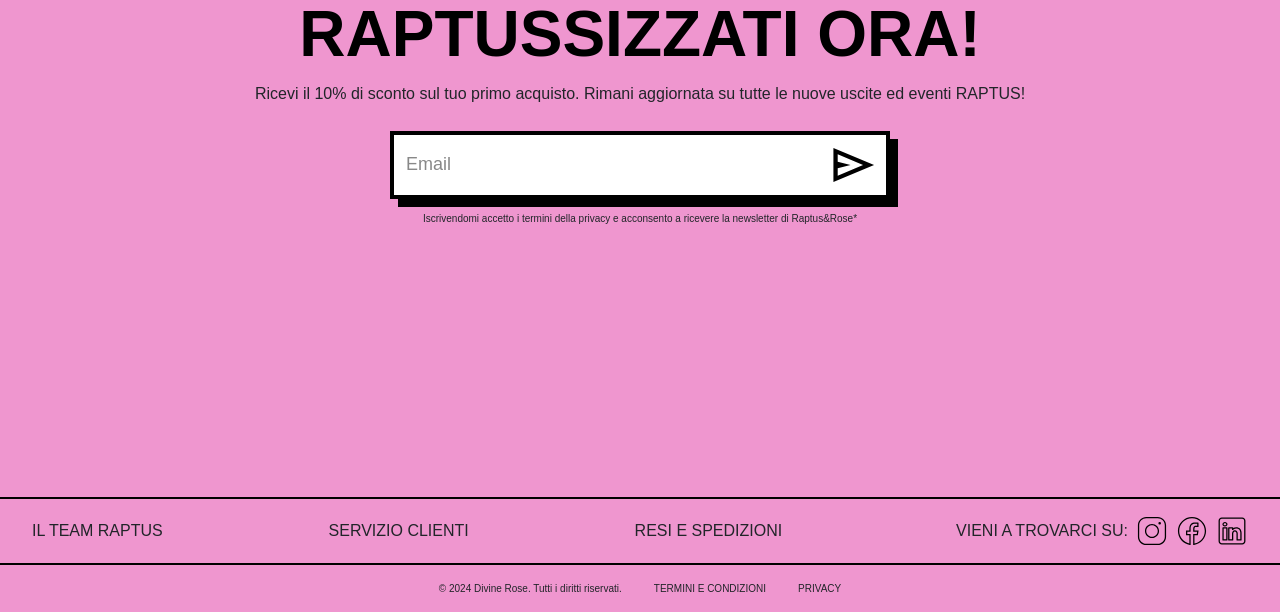
==== commit 7c9c98ec: "new perf section" ====
--- a/index.html
+++ b/index.html
@@ -118,6 +118,33 @@
         </div>
     </main>
 
+    <!-- GALLERY 
+
+    <div class="gallery no-header-height-full-width">
+        <div class="gallery-container">
+            <div class="gallery-item perf-1 gallery-item-1" data-index="1"></div>
+            <div class="gallery-item perf-2 gallery-item-2" data-index="2"></div>
+            <div class="gallery-item perf-3 gallery-item-3" data-index="3"></div>
+            <div class="gallery-item perf-4 gallery-item-4" data-index="4"></div>
+            <div class="gallery-item perf-5 gallery-item-5" data-index="5"></div>
+            <div class="gallery-item perf-6 " data-index="5"></div>
+            <div class="gallery-item perf-7 " data-index="5"></div>
+            <div class="gallery-item perf-8 " data-index="5"></div>
+            <div class="gallery-item perf-9 " data-index="5"></div>
+            <div class="gallery-item perf-10 " data-index="5"></div>
+            <div class="gallery-item perf-11 " data-index="5"></div>
+            <div class="gallery-item perf-12 " data-index="5"></div>
+            <div class="gallery-item perf-13 " data-index="5"></div>
+            <div class="gallery-item perf-14 " data-index="5"></div>
+            <div class="gallery-item perf-15 " data-index="5"></div>
+            <div class="gallery-item perf-16 " data-index="5"></div>
+            <div class="gallery-item perf-17 " data-index="5"></div>
+            <div class="gallery-item perf-18 " data-index="5"></div>
+            <div class="gallery-item perf-19 " data-index="5"></div>
+        </div>
+        <div class="gallery-controls"></div>
+    </div>
+-->
     <!-- PRODUCT SECTION -->
 
     <div class="new-container top-border">
@@ -366,6 +393,8 @@
         </div>
     </div>
 
+    <!-- PERFECTO-1
+
     <div class="perfecto-container top-border">
         <div class="perfecto-1 container no-header-height-full-width">
             <div class="row">
@@ -426,21 +455,124 @@
     
         <div class="placeholder"></div>
     </div>
+-->
+    <!-- PERFECTO_2 -->
+
+    <div class="perfecto-container top-border">
+        <div class="perfecto-2 container no-header-height-full-width">
+            <div class="perfecto-2-row row">
+
+                <div class="perfecto-text col">
+                    <div class="perfecto-title title-font-format-black">
+                        <p class="perf-title">IL</p>
+                        <p class="perf-title perf-title-main">PERFECTO</p>
+                        <p class="perf-title">DRESS</p>
+                    </div>
+                    <div class="perfecto-desc">
+                        <p>E’ l'abito perfetto,</p>
+                        <p>scivola fluido e liquido sul corpo, </p>
+                        <p>lo asseconda nei movimenti e nelle forme,</p>
+                        <p>pesa pochi grammi e non si stropiccia.</p>
+                    </div>
+                    <div class="perfecto-button-container">
+                        <button class="button-1">SCOPRI DI PIU'</button>
+                    </div>
+                </div>
+
+                <div class="gallery col no-header-height-full-width">
+                    <div class="gallery-container">
+                        <div class="gallery-item perf-1 gallery-item-1" data-index="1"></div>
+                        <div class="gallery-item perf-2 gallery-item-2" data-index="2"></div>
+                        <div class="gallery-item perf-3 gallery-item-3" data-index="3"></div>
+                        <div class="gallery-item perf-4 gallery-item-4" data-index="4"></div>
+                        <div class="gallery-item perf-5 gallery-item-5" data-index="5"></div>
+                        <div class="gallery-item perf-6 " data-index="5"></div>
+                        <div class="gallery-item perf-7 " data-index="5"></div>
+                        <div class="gallery-item perf-8 " data-index="5"></div>
+                        <div class="gallery-item perf-9 " data-index="5"></div>
+                        <div class="gallery-item perf-10 " data-index="5"></div>
+                        <div class="gallery-item perf-11 " data-index="5"></div>
+                        <div class="gallery-item perf-12 " data-index="5"></div>
+                        <div class="gallery-item perf-13 " data-index="5"></div>
+                        <div class="gallery-item perf-14 " data-index="5"></div>
+                        <div class="gallery-item perf-15 " data-index="5"></div>
+                        <div class="gallery-item perf-16 " data-index="5"></div>
+                        <div class="gallery-item perf-17 " data-index="5"></div>
+                        <div class="gallery-item perf-18 " data-index="5"></div>
+                        <div class="gallery-item perf-19 " data-index="5"></div>
+                    </div>
+                    <div class="new-controls">
+                        <div class="prev-new" id="prev-new">
+                            <svg class="bwd-svg" xmlns="http://www.w3.org/2000/svg"viewBox="0 -960 960 960">
+                                <path d="M560-240 320-480l240-240 56 56-184 184 184 184-56 56Z"/>
+                            </svg>
+                        </div>
+                        <div class="next-new" id="next-new">
+                            <svg class="fwd-svg" xmlns="http://www.w3.org/2000/svg" viewBox="0 -960 960 960">
+                                <path d="M504-480 320-664l56-56 240 240-240 240-56-56 184-184Z"/>
+                            </svg>
+                        </div>
+                    </div>
+                </div>
+            </div>
+        </div>
+    
+        <div class="placeholder"></div>
+    </div>
+
+<!-- GALLERY 
+
+    <div class="gallery no-header-height-full-width">
+        <div class="gallery-container">
+            <div class="gallery-item perf-1 gallery-item-1" data-index="1"></div>
+            <div class="gallery-item perf-2 gallery-item-2" data-index="2"></div>
+            <div class="gallery-item perf-3 gallery-item-3" data-index="3"></div>
+            <div class="gallery-item perf-4 gallery-item-4" data-index="4"></div>
+            <div class="gallery-item perf-5 gallery-item-5" data-index="5"></div>
+            <div class="gallery-item perf-6 " data-index="5"></div>
+            <div class="gallery-item perf-7 " data-index="5"></div>
+            <div class="gallery-item perf-8 " data-index="5"></div>
+            <div class="gallery-item perf-9 " data-index="5"></div>
+            <div class="gallery-item perf-10 " data-index="5"></div>
+            <div class="gallery-item perf-11 " data-index="5"></div>
+            <div class="gallery-item perf-12 " data-index="5"></div>
+            <div class="gallery-item perf-13 " data-index="5"></div>
+            <div class="gallery-item perf-14 " data-index="5"></div>
+            <div class="gallery-item perf-15 " data-index="5"></div>
+            <div class="gallery-item perf-16 " data-index="5"></div>
+            <div class="gallery-item perf-17 " data-index="5"></div>
+            <div class="gallery-item perf-18 " data-index="5"></div>
+            <div class="gallery-item perf-19 " data-index="5"></div>
+        </div>
+        <div class="gallery-controls"></div>
+    </div>    
+-->
+    <!-- FILOSOFIA -->
 
     <div class="filosofia top-border">
         <div class="filo-content">
             <div class="filo-image-container">
-                <div class="filo-image"></div>
-            </div>
-            <div class="filo-text">
-                <div class="filo-title title-font-format-white">UNA FILOSOFIA TUTTA RAPTUS</div>
-                <div class="filo-desc standard-font-format-white">Scopri da dove viene l'energia di raptus.</div>
-                <div class="filo-button-container">
-                    <button class="button-1">FILOSOFIA</button>
-                </div>
-            </div>
-        </div>
-    </div>
+                <div class="filo-image">
+                    <div class="filo-text">
+                        <div class="filo-title title-font-format-white">
+                            <p class="m-0">UNA</p>
+                            <p class="bod-ital m-0">FILOSOFIA</p>
+                            <p class="m-0">TUTTA</p>
+                            <p class="bod-ital m-0">RAPTUS</p>
+                        </div>
+                        <div class="filo-desc standard-font-format-white">Scopri da dove viene l'energia di raptus.</div>
+                        <div class="filo-button-container">
+                            <button class="button-1">FILOSOFIA</button>
+                        </div>
+                    </div>
+                </div>
+            </div>
+
+            <div class="placeholder"></div>
+        </div>
+    </div>
+
+    <!-- FOOTER -->
     
     <footer class="footer no-header-height-full-width">
 
--- a/styles.css
+++ b/styles.css
@@ -19,7 +19,7 @@
 }
 
 html {
-    
+    scroll-behavior: smooth;
 }
 
 body {
@@ -1131,8 +1131,10 @@
     display: flex;
     flex-direction: column;
     width: 100%;
+    height: 100%;
     padding: 0;
     padding-right: 2%;
+    align-items: center;
     justify-content: center;
 }
 
@@ -1239,57 +1241,6 @@
     background-image: url('images/perfecto/R&R-PERFECTO-DRESS-BlueMajo-Desk.jpg');
 }
 
-/*
-.perf-4 {
-
-}
-.perf-5 {
-
-}
-.perf-6 {
-
-}
-.perf-7 {
-
-}
-.perf-8 {
-
-}
-.perf-9 {
-
-}
-.perf-10 {
-
-}
-.perf-11 {
-
-}
-.perf-12 {
-
-}
-.perf-13 {
-
-}
-.perf-14 {
-
-}
-.perf-15 {
-
-}
-.perf-16 {
-
-}
-.perf-17 {
-
-}
-.perf-18 {
-
-}
-.perf-19 {
-
-}
-*/
-
 @media (max-width: 767px) {
     .perfecto-1 {
         display: block;
@@ -1298,6 +1249,323 @@
     .carousel-control-next, .carousel-control-prev {
         display: none;
     }
+}
+
+/* GALLERY */
+
+.gallery {
+    display: flex;
+    flex-direction: column;
+    justify-content: center;
+}
+
+.gallery-container {
+    position: relative;
+    display: flex;
+    height: 60vh;
+    align-items: center;
+}
+
+.gallery-item {
+    position: absolute;
+    height: 40vh;
+    width: 24vh;
+    opacity: 0;
+    z-index: 0;
+    border-radius: 5px;
+    box-shadow: 0 4px 8px rgba(0, 0, 0, 0.3);
+    background-size: cover;
+    background-position: center;
+    background-repeat: no-repeat;
+    transition: all .3s ease-in-out;
+}
+
+.gallery-item-1 {
+    left: 0;
+    height: 60vh;
+    width: 40vh;
+    opacity: 1;
+    z-index: 5;
+}
+
+@keyframes gallery-item {
+
+}
+
+.gallery-item-2 {
+    
+    left: 15%;
+    height: 54vh;
+    width: 36vh;
+    /*
+    left: 0;
+    height: 60vh;
+    width: 40vh;*/
+    opacity: .9;
+    z-index: 4;
+    /*
+    animation: gallery-item-2 ease-in-out forwards;
+    animation-timeline: view();
+    */
+}
+
+@keyframes gallery-item-2 {
+    contain 10% { left: 0; height: 60vh; width: 40vh;}
+    contain 70% { left: 15%; height: 54vh; width: 36vh; }
+    exit 100% { left: 15%; height: 54vh; width: 36vh; }
+}
+
+.gallery-item-3 {
+    left: 22%;
+    height: 48vh;
+    width: 32vh;
+    opacity: .7;
+    z-index: 3;
+    /*
+    animation: gallery-item-3 ease-in-out forwards;
+    animation-timeline: view();
+    */
+}
+
+@keyframes gallery-item-3 {
+
+}
+
+.gallery-item-4 {
+    left: 28%;
+    height: 44vh;
+    width: 28vh;
+    opacity: .6;
+    z-index: 2;
+    /*
+    animation: gallery-item-4 ease-in-out forwards;
+    animation-timeline: view();
+    */
+}
+
+@keyframes gallery-item-4 {
+
+}
+
+.gallery-item-5 {
+    left: 33%;
+    height: 40vh;
+    width: 24vh;
+    opacity: .5;
+    z-index: 1;
+    /*
+    animation: gallery-item-5 ease-in-out forwards;
+    animation-timeline: view();
+    */
+}
+
+@keyframes gallery-item-5 {
+
+}
+
+.gallery-controls {
+    display: flex;
+    justify-content: center;
+    margin: 25px;
+    height: 100px;
+}
+
+.gallery-controls button {
+    background-color: transparent;
+    border: 0;
+    cursor: pointer;
+    font-size: 30px;
+    margin: 0 50px;
+    padding: 0 12px;
+    text-transform: capitalize;
+}
+
+.gallery-controls-button:focus {
+    outline: none;
+}
+
+.gallery-controls-previous {
+    position: relative;
+}
+
+.gallery-controls-previous::before {
+    border: solid black;
+    border-width: 0 5px 5px 0;
+    content: '';
+    display: inline-block;
+    height: 5px;
+    width: 5px;
+    left: -30px;
+    padding: 10px;
+    position: absolute;
+    top: 25%;
+    transform: rotate(135deg) translateY(-50%);
+    transition: left 0.15s ease-in-out;
+}
+
+.gallery-controls-previous:hover::before {
+    left: -40px;
+}
+
+.gallery-controls-next {
+    position: relative;
+}
+
+.gallery-controls-next::before {
+    border: solid black;
+    border-width: 0 5px 5px 0;
+    content: '';
+    display: inline-block;
+    height: 5px;
+    width: 5px;
+    right: -30px;
+    top: 45%;
+    padding: 10px;
+    position: absolute;
+    transform: rotate(-45deg) translateY(-50%);
+    transition: right 0.15s ease-in-out;
+}
+
+.gallery-controls-next:hover::before {
+    right: -40px;
+}
+
+.gallery-nav {
+    bottom: -15px;
+    display: flex;
+    justify-content: center;
+    list-style: none;
+    padding: 0;
+    position: absolute;
+    width: 100%;
+}
+
+.gallery nav li {
+    background: white;
+    border-radius: 50%;
+    height: 10px;
+    width: 10px;
+    margin: 0 16px;
+}
+
+.gallery-nav li.gallery-item-selected {
+    background: #888;
+}
+
+.perf-1 {
+    background-image: url('images/perfecto/R&R-PERFECTO-DRESS-Aquaria-Desk.jpg');
+}
+.perf-2 {
+    background-image: url('images/perfecto/R&R-PERFECTO-DRESS-Armadillo-Desk.jpg');
+}
+.perf-3 {
+    background-image: url('images/perfecto/R&R-PERFECTO-DRESS-BlueMajo-Desk.jpg');
+}
+.perf-4 {
+    background-image: url('images/perfecto/R&R-PERFECTO-DRESS-Britannia-Desk.jpg');
+}
+.perf-5 {
+    background-image: url('images/perfecto/R&R-PERFECTO-DRESS-Chocolate-Desk.jpg');
+}
+.perf-6 {
+    background-image: url('images/perfecto/R&R-PERFECTO-DRESS-Chocomela-Desk.jpg');
+}
+.perf-7 {
+    background-image: url('images/perfecto/R&R-PERFECTO-DRESS-Christmas-Red-Desk.jpg');
+}
+.perf-8 {
+    background-image: url('images/perfecto/R&R-PERFECTO-DRESS-Cipria.jpg');
+}
+.perf-9 {
+    background-image: url('images/perfecto/R&R-PERFECTO-DRESS-Florabilia-Desk.jpg');
+}
+.perf-10 {
+    background-image: url('images/perfecto/R&R-PERFECTO-DRESS-Ghepardo-Desk.jpg');
+}
+.perf-11 {
+    background-image: url('images/perfecto/R&R-PERFECTO-DRESS-Indian-Desk.jpg');
+}
+.perf-12 {
+    background-image: url('images/perfecto/R&R-PERFECTO-DRESS-Japan-Black.jpg');
+}
+.perf-13 {
+    background-image: url('images/perfecto/R&R-PERFECTO-DRESS-Japan-Bloom-Desk.jpg');
+}
+.perf-14 {
+    background-image: url('images/perfecto/R&R-PERFECTO-DRESS-Nero-Desk.jpg');
+}
+.perf-15 {
+    background-image: url('images/perfecto/R&R-PERFECTO-DRESS-Queen-Rose-Desk.jpg');
+}
+.perf-16 {
+    background-image: url('images/perfecto/R&R-PERFECTO-DRESS-Rosa-Res-Desk.jpg');
+}
+.perf-17 {
+    background-image: url('images/perfecto/R&R-PERFECTO-DRESS-Tabacco-Desk.jpg');
+}
+.perf-18 {
+    background-image: url('images/perfecto/R&R-PERFECTO-DRESS-Vulcania-Desk.jpg');
+}
+.perf-19 {
+    background-image: url('images/perfecto/R&R-PERFECTO-DRESS-Zebbra-Desk.jpg');
+}
+
+/* PERFECTO-2 */
+
+.perfecto-2 {
+    background: var(--cipria);
+    position: relative;
+    display: grid;
+    align-items: center;
+    padding: 0;
+    margin: 0;
+    max-width: 100%;
+    animation: new linear forwards;
+    animation-timeline: view();
+    animation-range-start: contain;
+    animation-range-end: exit calc(100% - 2.75rem);
+}
+
+.perfecto-2-row {
+    position: relative;
+    height: calc(100vh - 2.75rem);
+}
+
+.new-controls {
+    position: relative;
+    display: flex;
+    max-width: 40vh;
+    justify-content: center;
+}
+
+.prev-new {
+    padding: 1rem;
+    padding-right: 0;
+    transition: all .3s ease-in-out;
+}
+
+.prev-new:hover {
+    transform: translateX(-.5rem);
+    fill: grey;
+}
+
+.next-new {
+    padding: 1rem;
+    padding-left: 0;
+    transition: all .3s ease-in-out;
+}
+
+.next-new:hover {
+    transform: translateX(.5rem);
+    fill: grey;
+}
+
+.fwd-svg {
+    height: 40px;
+}
+
+.bwd-svg {
+    height: 40px;
 }
 
 /* FILOSOFIA */
@@ -1346,37 +1614,43 @@
 }
 
 .filo-text {
-    display: flexbox;
+    display: flex;
+    flex-direction: column;
     position: relative;  
     height: calc(100vh - 2.75rem);
 
 }
 
 .filo-title {
-    position: relative;
     padding: 0 5%;
     padding-top: 5%;
-    opacity: 0;
-    animation: fade-in-bot ease-in-out forwards;
+}
+
+.filo-title p {
+    position: relative;
+    top: 10%;
+    opacity: 0;
+    animation: fade-in-bot-late ease-in-out forwards;
     animation-timeline: view();
 }
 
 .filo-desc {
     position: relative;
+    top: 10%;
     padding: 0 5%;
     padding-bottom: 1rem;
     opacity: 0;
-    animation: fade-in-bot ease-in-out forwards;
+    animation: fade-in-bot-late ease-in-out forwards;
     animation-timeline: view();
 }
 
 .filo-button-container {
     position: relative;
-    top: 5%;
+    top: 10%;
     padding: 0 5%;
     padding-bottom: 1rem;
     opacity: 0;
-    animation: fade-in-bot ease-in-out forwards;
+    animation: fade-in-bot-late ease-in-out forwards;
     animation-timeline: view();
 }
 
